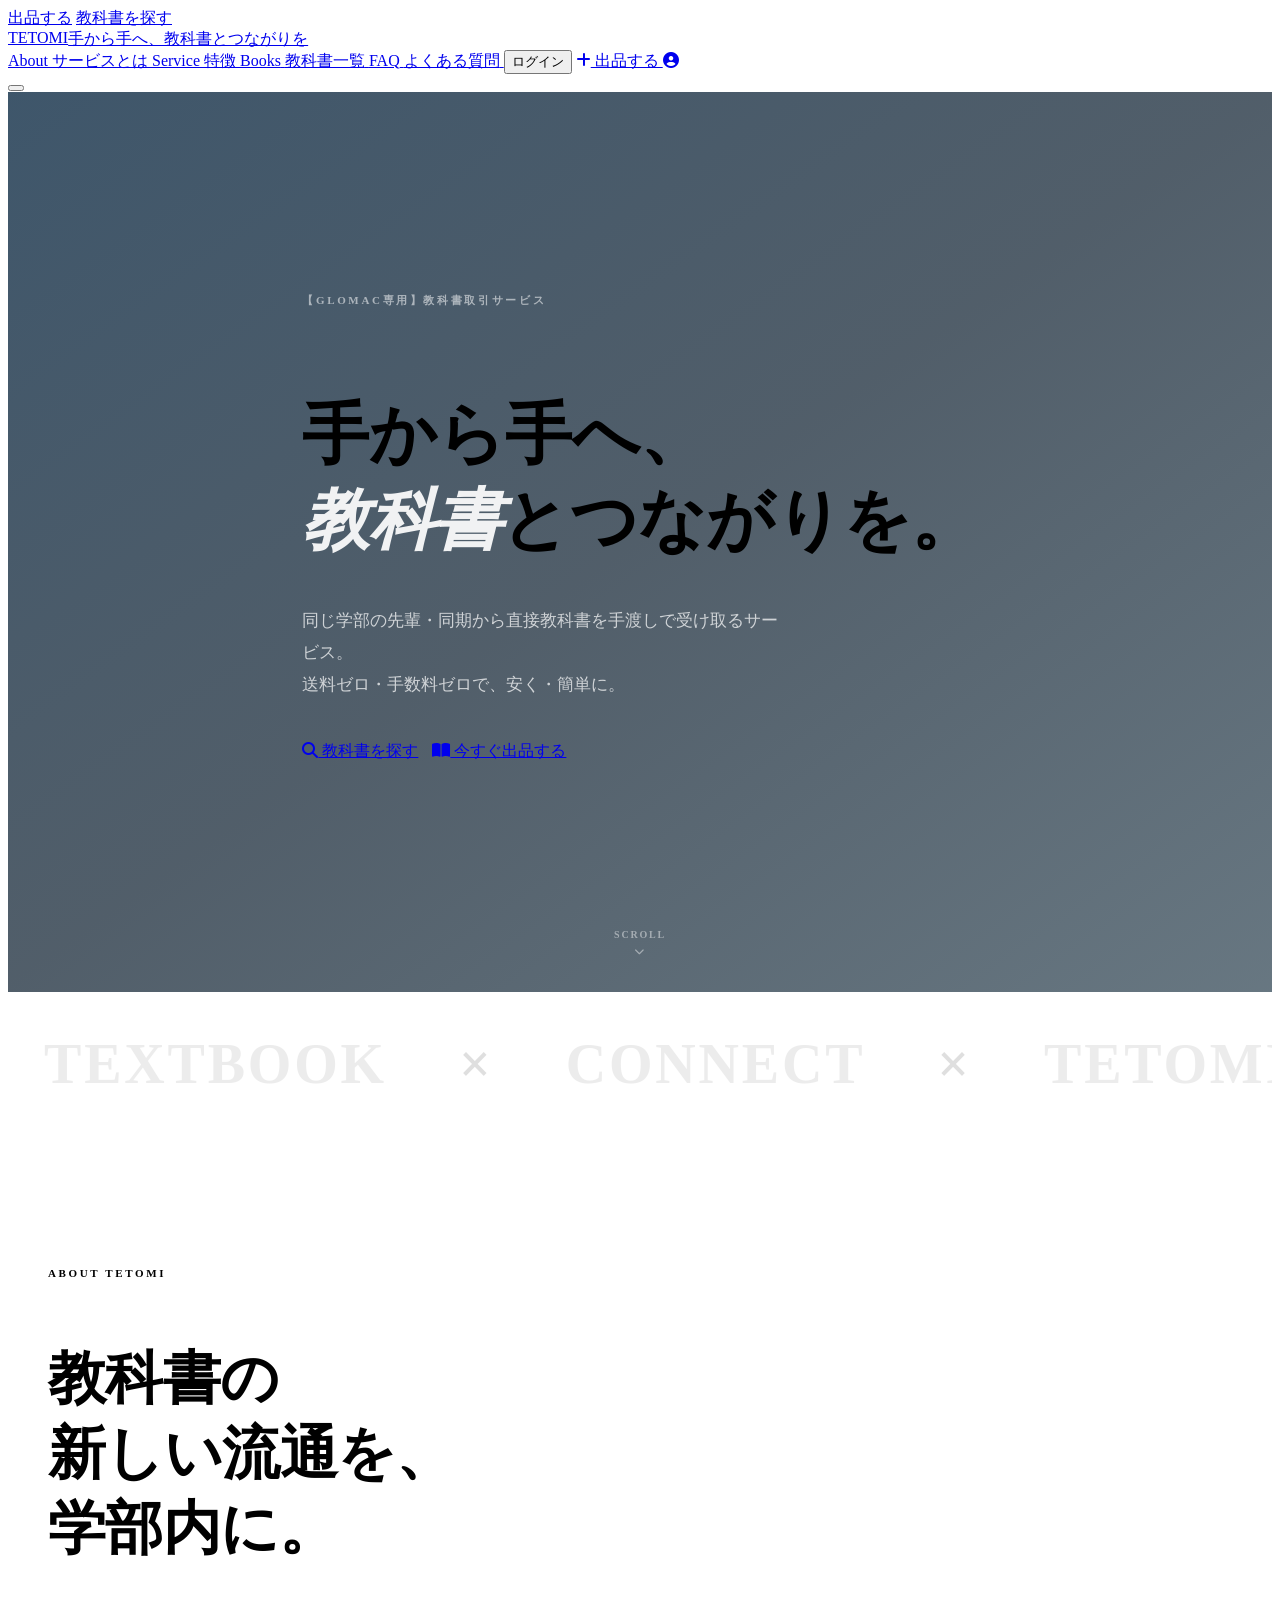
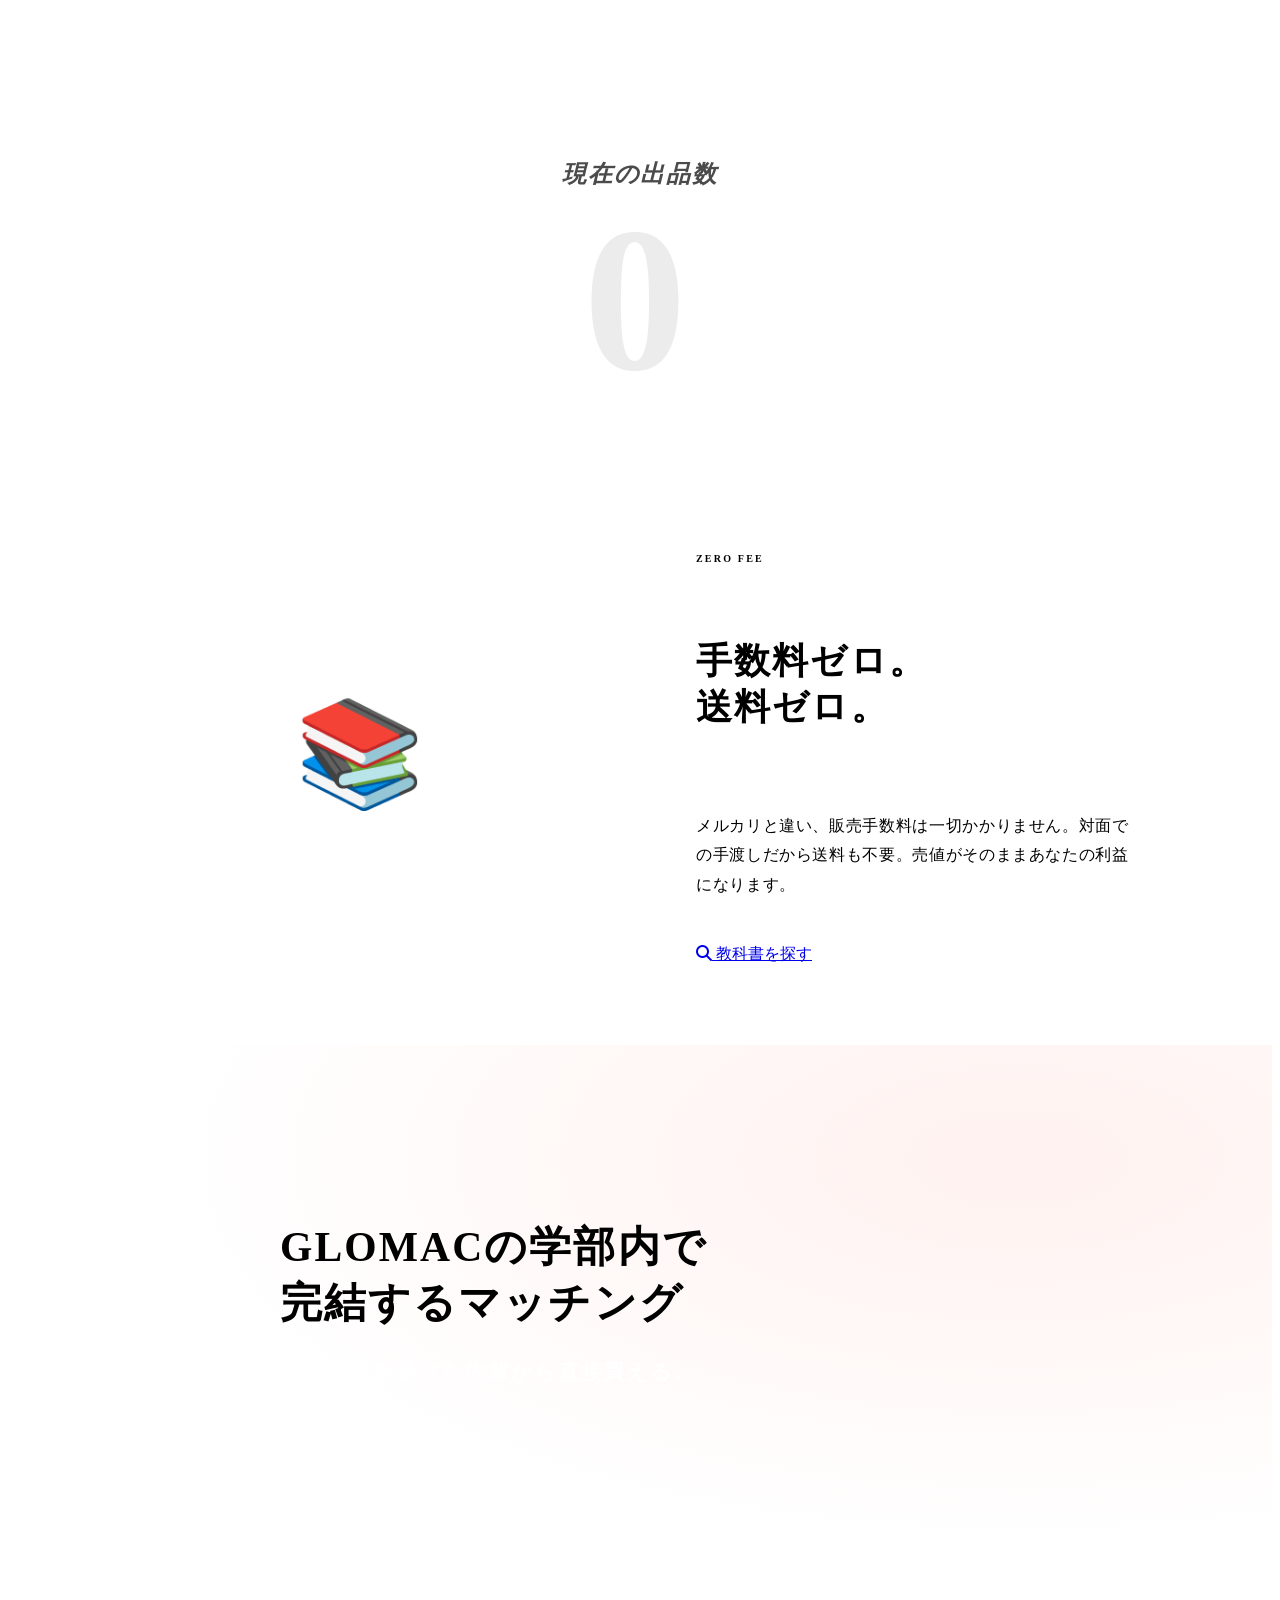
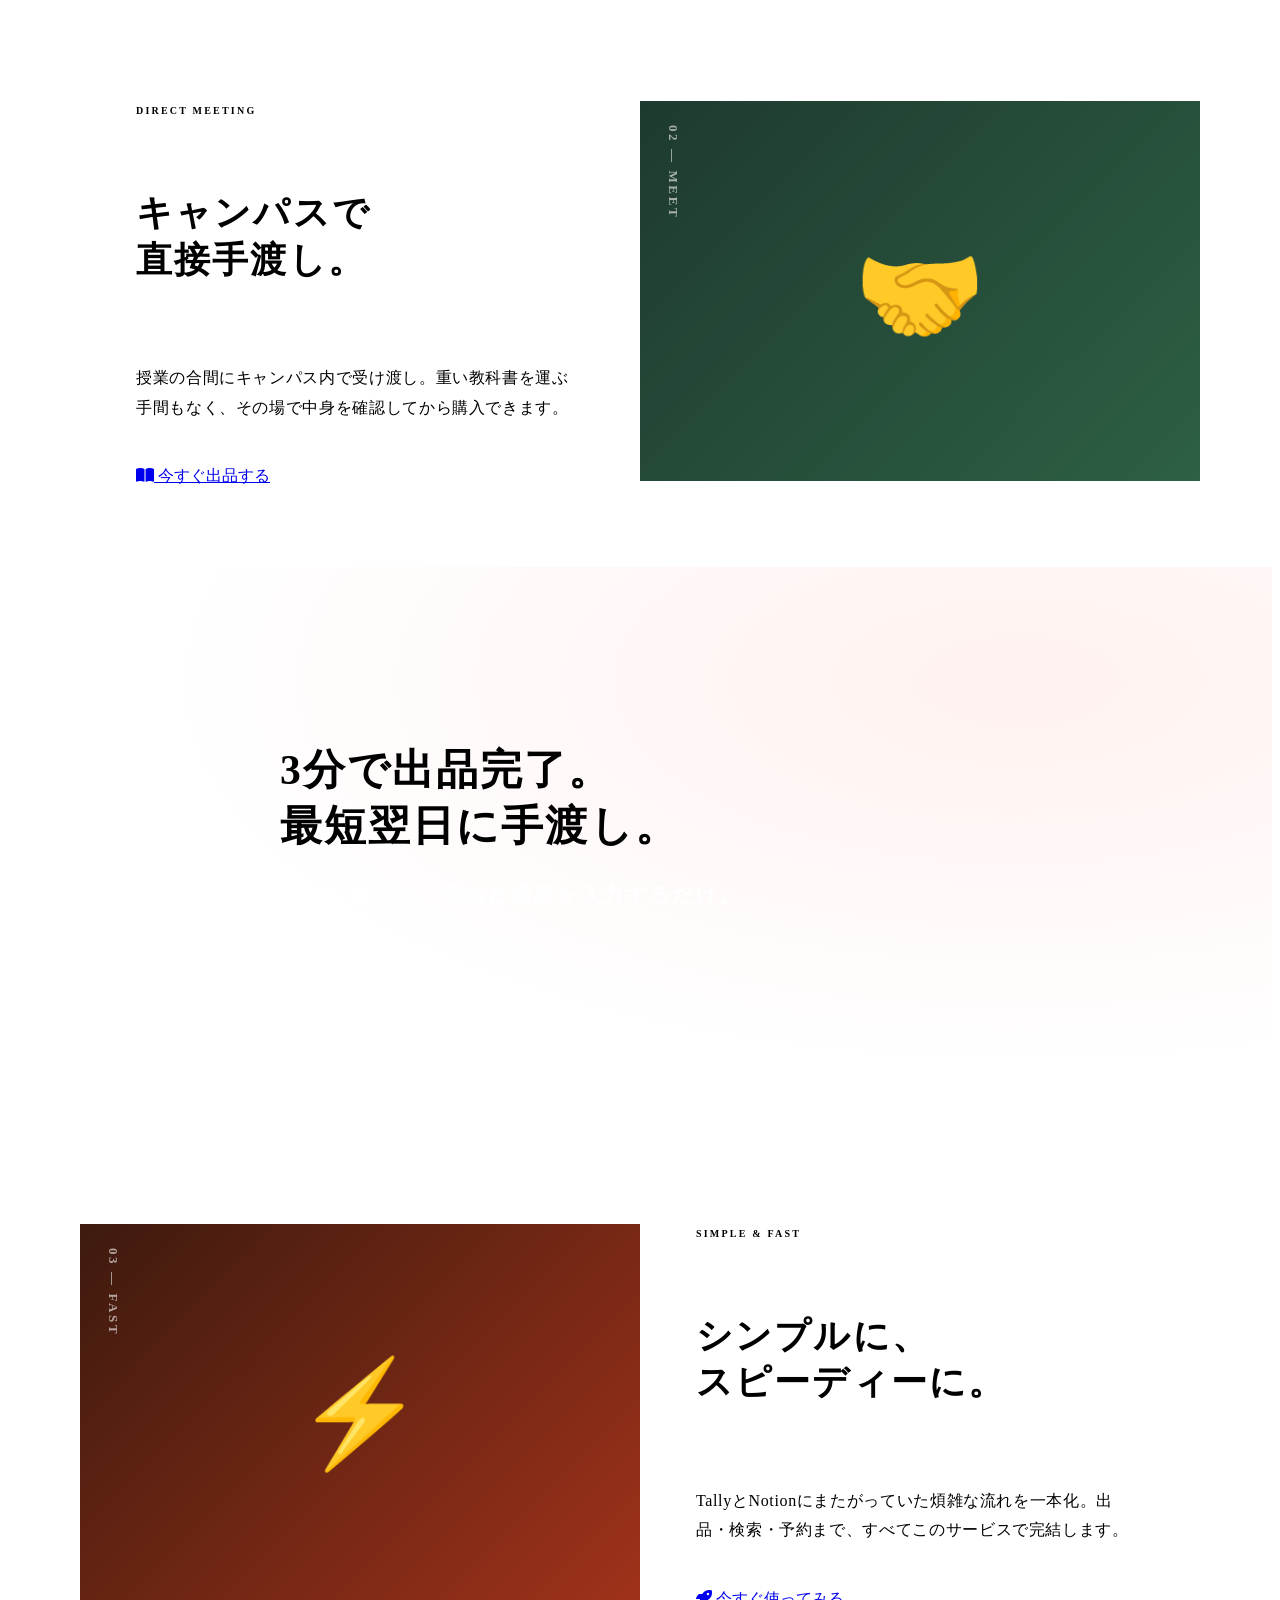
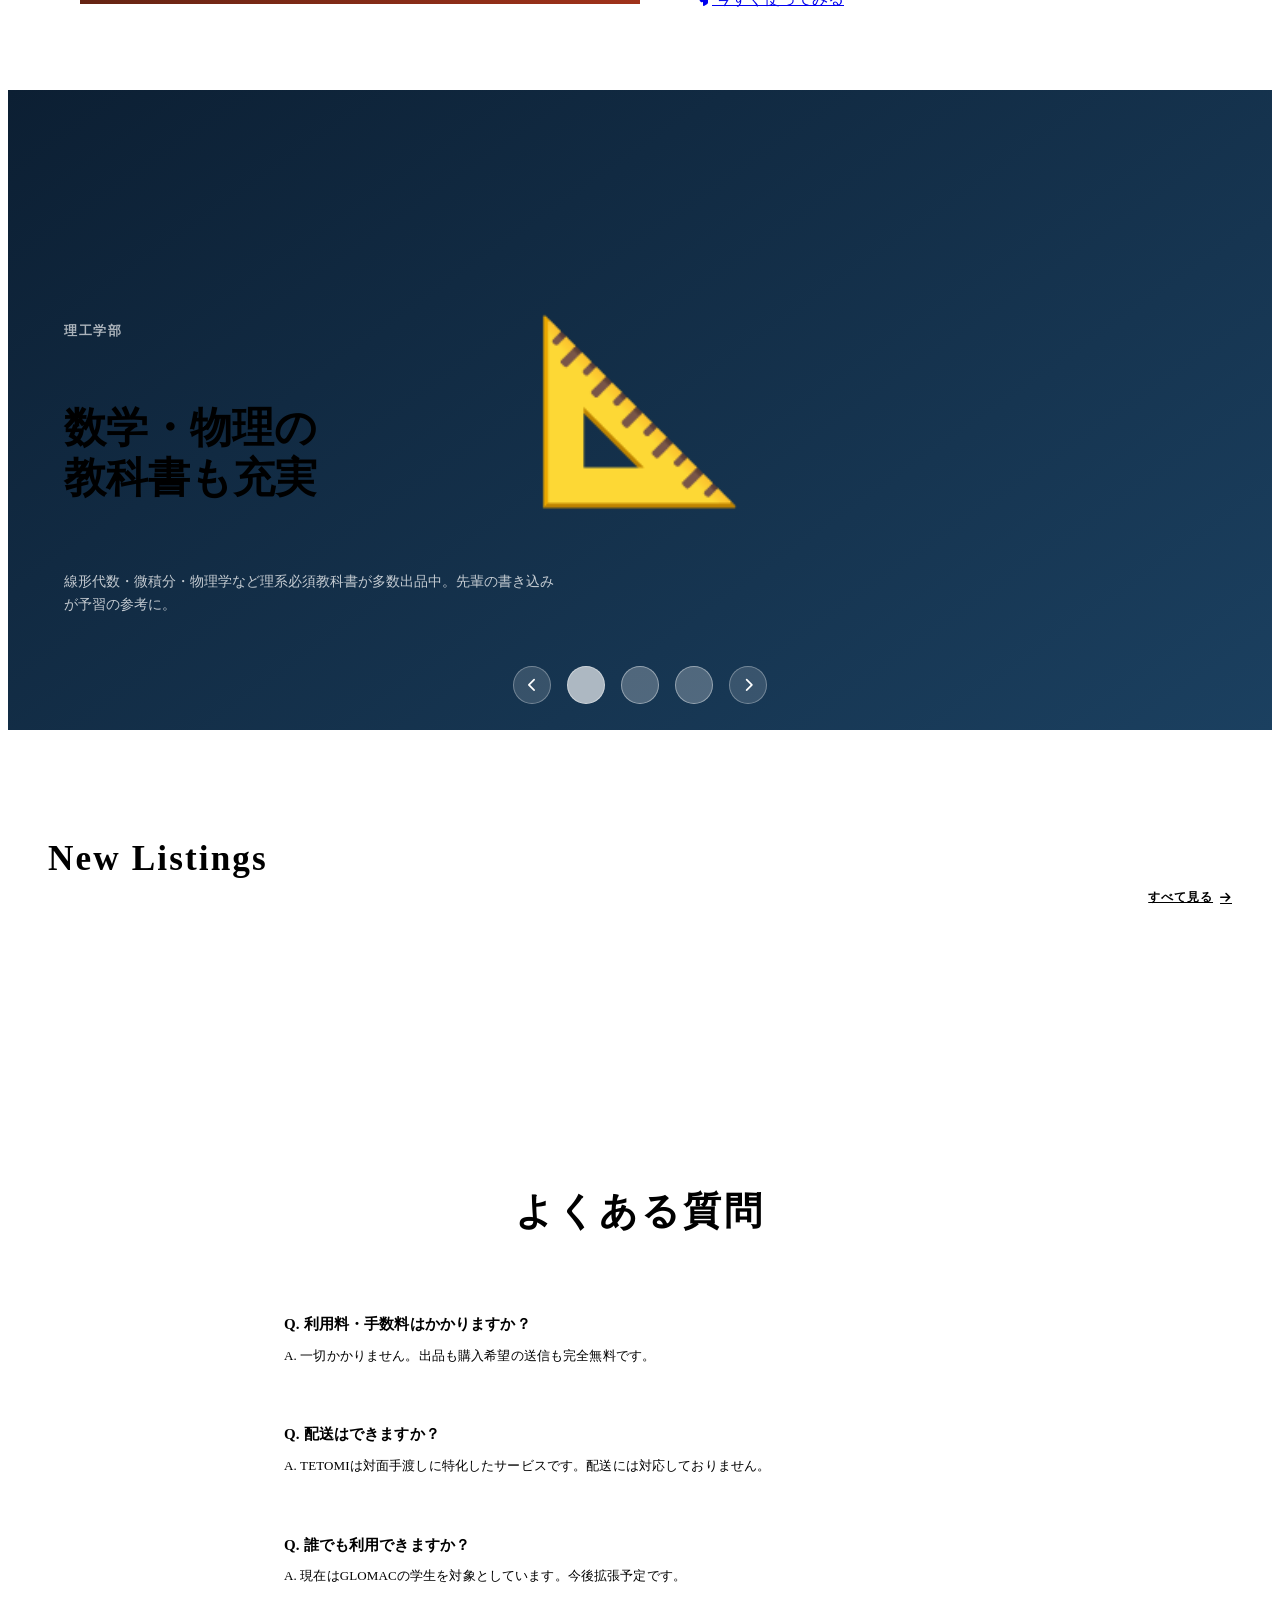
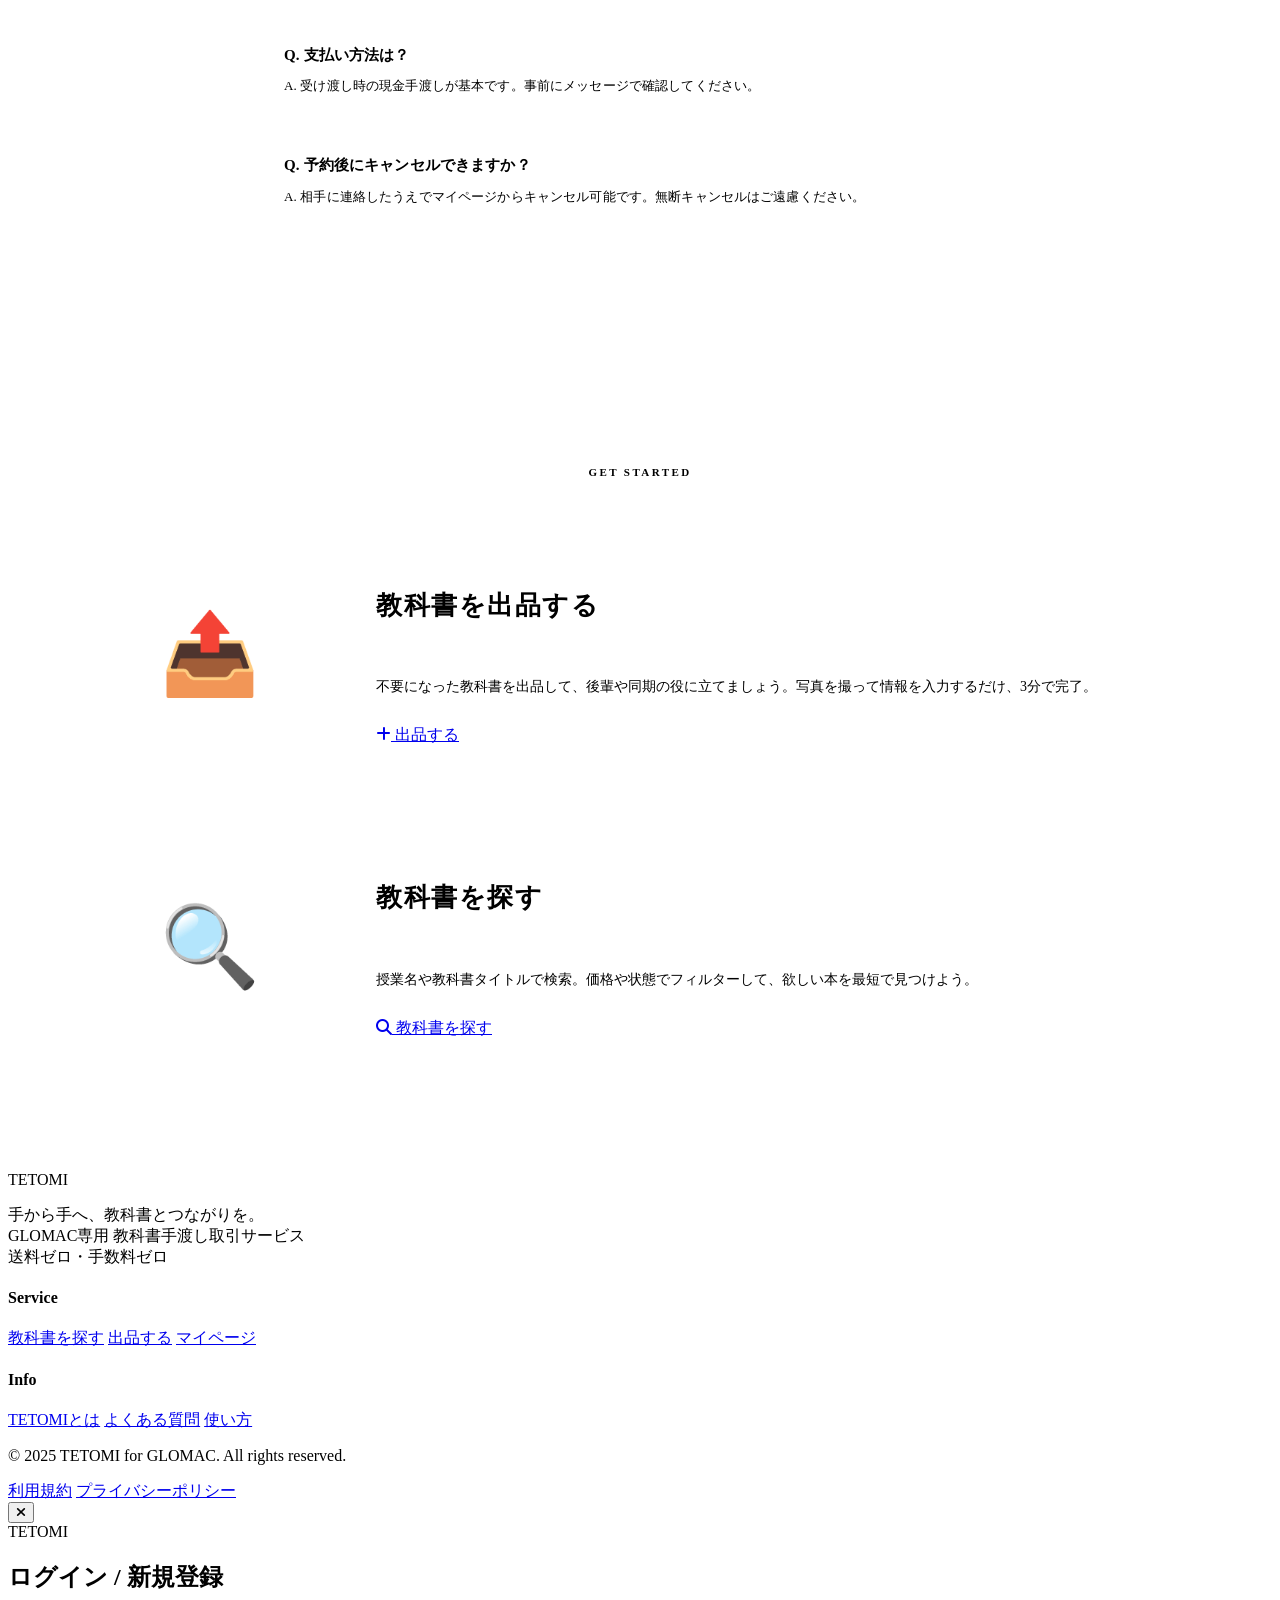
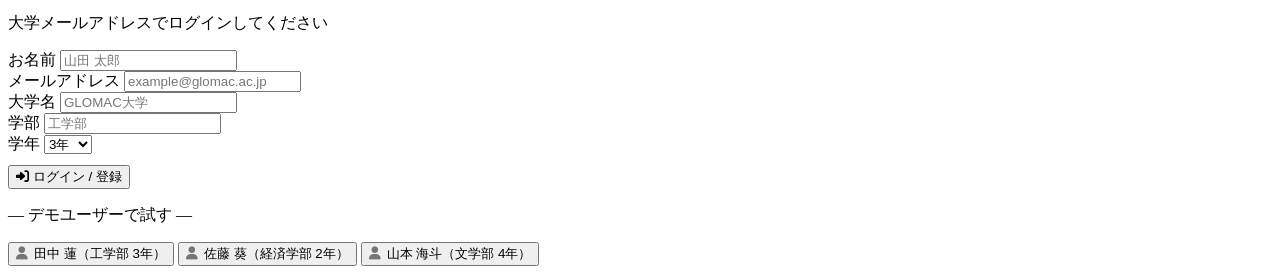
==== index.html @ 5f1c734a "Add files via upload" ====
<!DOCTYPE html>
<html lang="ja">
<head>
  <meta charset="UTF-8" />
  <meta name="viewport" content="width=device-width, initial-scale=1.0" />
  <title>TETOMI【教科書取引サービス】</title>
  <meta name="description" content="GLOMAC専用の教科書を手渡しで取引するサービス。送料・手数料ゼロ。TETOMIから学部内に新たなつながりを。" />
  <link rel="preconnect" href="https://fonts.googleapis.com" />
  <link rel="preconnect" href="https://fonts.gstatic.com" crossorigin />
  <link href="https://fonts.googleapis.com/css2?family=Raleway:ital,wght@0,300;0,400;0,500;0,600;0,700;0,800;0,900;1,700;1,800;1,900&family=Noto+Sans+JP:wght@300;400;500;700;900&display=swap" rel="stylesheet" />
  <link rel="stylesheet" href="https://cdn.jsdelivr.net/npm/@fortawesome/fontawesome-free@6.4.0/css/all.min.css" />
  <link rel="stylesheet" href="css/style.css" />
  <style>
    /* ===================================================
       INDEX PAGE STYLES
       =================================================== */

    /* ── HERO ── */
    .hero-section {
      width: 100%; padding-top: var(--nav-h);
      position: relative; overflow: hidden; min-height: 100vh;
      display: flex; flex-direction: column; justify-content: center;
    }
    .hero-bg {
      position: absolute; inset: 0; z-index: 0;
      background: var(--bg-gray);
    }
    .hero-bg-img {
      position: absolute; inset: 0;
      background-image: url('images/tetomi-hero.webp');
      background-size: cover; background-position: center;
      opacity: 0.18; z-index: 1;
    }
    .hero-bg-overlay {
      position: absolute; inset: 0; z-index: 2;
      background: linear-gradient(145deg,
        rgba(20,49,74,0.82) 0%,
        rgba(14,32,48,0.72) 50%,
        rgba(22,46,62,0.65) 100%);
    }
    .hero-inner {
      position: relative; z-index: 3;
      max-width: var(--max-w); margin: 0 auto;
      padding: 140px 40px 180px;
      display: flex; flex-direction: column; gap: 0;
    }
    .hero-eyebrow {
      font-family: var(--font-en);
      font-size: 11px; font-weight: 700; letter-spacing: 0.24em;
      color: rgba(255,255,255,0.55); text-transform: uppercase;
      margin-bottom: 28px;
      animation: fadeUp 0.7s 0.1s both;
    }
    .hero-logo-img {
      height: 64px; width: auto; margin-bottom: 28px;
      filter: brightness(0) invert(1);
      animation: fadeUp 0.7s 0.2s both;
    }
    .hero-h1 {
      font-family: var(--font-en);
      font-size: clamp(2.4rem, 5.5vw, 4.2rem); font-weight: 700; line-height: 1.28;
      color: var(--white); letter-spacing: -0.01em;
      margin-bottom: 24px;
      animation: fadeUp 0.7s 0.3s both;
    }
    .hero-h1 em { font-style: italic; font-weight: 800; color: rgba(255,255,255,0.92); }
    .hero-sub {
      font-size: clamp(0.9rem, 1.6vw, 1.05rem); font-weight: 400;
      color: rgba(255,255,255,0.72); line-height: 1.9;
      max-width: 480px; margin-bottom: 40px;
      animation: fadeUp 0.7s 0.4s both;
    }
    .hero-btns {
      display: flex; gap: 14px; flex-wrap: wrap;
      animation: fadeUp 0.7s 0.5s both;
    }
    @keyframes fadeUp {
      from { opacity:0; transform:translateY(18px); }
      to   { opacity:1; transform:translateY(0); }
    }
    .hero-scroll {
      position: absolute; bottom: 36px; left: 50%; transform: translateX(-50%);
      z-index: 3;
      display: flex; flex-direction: column; align-items: center; gap: 6px;
      font-size: 10px; letter-spacing: 0.18em; color: rgba(255,255,255,0.45);
      text-transform: uppercase; font-weight: 700;
      animation: bounceScroll 2.5s ease-in-out infinite;
    }
    @keyframes bounceScroll {
      0%,100% { transform: translateX(-50%) translateY(0); }
      50%      { transform: translateX(-50%) translateY(8px); }
    }

    /* ── TICKER ── */
    .ticker-section {
      background: var(--white); overflow: hidden;
      padding: 44px 0; border-top: 1px solid var(--border-light);
      border-bottom: 1px solid var(--border-light);
    }
    .ticker-track {
      display: flex; white-space: nowrap;
      animation: scrollTicker 22s linear infinite;
    }
    .ticker-track:hover { animation-play-state: paused; }
    @keyframes scrollTicker {
      0%   { transform: translateX(0); }
      100% { transform: translateX(-50%); }
    }
    .ticker-item {
      font-family: var(--font-en); flex-shrink: 0;
      font-size: clamp(2rem, 4.5vw, 3.5rem); font-weight: 900;
      color: var(--navy); padding: 0 36px; letter-spacing: 0.05em;
      line-height: 1; opacity: 0.07; user-select: none;
    }
    .ticker-item.accent { color: var(--coral); opacity: 0.12; }

    /* ── ABOUT (Gray BG) ── */
    .about-section {
      background: var(--bg-gray); padding: 120px 40px 60px;
    }
    .about-inner {
      max-width: var(--max-w); margin: 0 auto;
      display: flex; flex-direction: column; gap: 72px;
    }
    .about-label {
      font-size: 11px; font-weight: 800; letter-spacing: 0.24em;
      color: var(--navy); text-transform: uppercase;
      border-bottom: 2px solid var(--navy); display: inline-block; padding-bottom: 5px;
      margin-bottom: 10px;
    }
    .about-h2 {
      font-family: var(--font-en);
      font-size: clamp(2.2rem, 4.5vw, 3.8rem); font-weight: 700; line-height: 1.3;
      color: var(--navy); letter-spacing: -0.01em;
    }

    /* ── BIG STAT ── */
    .big-stat-section {
      background: var(--white); padding: 60px 0;
      text-align: center; overflow: hidden;
    }
    .big-stat-label {
      font-family: var(--font-en); font-style: italic;
      font-size: clamp(1rem, 2.5vw, 1.5rem); font-weight: 700;
      color: var(--navy); letter-spacing: 0.08em;
      margin-bottom: 8px; opacity: 0.7;
    }
    .big-stat-num {
      font-family: var(--font-en);
      font-size: clamp(6rem, 16vw, 14rem);
      font-weight: 900; color: var(--navy);
      line-height: 1; letter-spacing: 0.05em;
      opacity: 0.07; display: block;
    }

    /* ── FEATURE SECTIONS ── */
    .feature-section { background: var(--white); padding: 80px 0; }
    .feature-section-inner {
      max-width: var(--max-w); margin: 0 auto; padding: 0 72px;
      display: flex; align-items: center; gap: 0;
    }
    .feature-section-inner.reverse { flex-direction: row-reverse; }
    .feature-img-block {
      flex: none; width: 560px; height: 380px;
      border-radius: var(--r); overflow: hidden; position: relative;
      box-shadow: var(--shadow-lg);
    }
    .feature-img-placeholder {
      width: 100%; height: 100%;
      display: flex; align-items: center; justify-content: center;
      font-size: 6.5rem;
    }
    .f-img-1 { background: linear-gradient(135deg, var(--navy) 0%, #2a5070 100%); }
    .f-img-2 { background: linear-gradient(135deg, #1e3a2f 0%, #2d6044 100%); }
    .f-img-3 { background: linear-gradient(135deg, #3d1a0e 0%, #a0321a 100%); }
    .feature-num-label {
      position: absolute; top: 24px; left: 24px;
      font-family: var(--font-en); font-size: 13px; font-weight: 700;
      color: rgba(255,255,255,0.6); letter-spacing: 0.2em;
      writing-mode: vertical-rl; line-height: 1.4; text-transform: uppercase;
    }
    .feature-text-block {
      flex: 1; padding: 0 56px;
      display: flex; flex-direction: column; gap: 28px;
    }
    .feature-eyebrow {
      font-size: 10px; font-weight: 800; letter-spacing: 0.22em;
      color: var(--text-muted); text-transform: uppercase;
    }
    .feature-h3 {
      font-family: var(--font-en);
      font-size: clamp(1.6rem, 2.8vw, 2.4rem); font-weight: 900;
      color: var(--navy); letter-spacing: 0.06em; line-height: 1.3;
    }
    .feature-desc {
      font-size: 1rem; font-weight: 400; color: var(--text-mid);
      line-height: 1.85; letter-spacing: 0.04em;
    }

    /* ── QUOTE / DARK SECTION ── */
    .quote-section {
      background: var(--navy); position: relative;
      padding: 140px 48px; overflow: hidden;
    }
    .quote-section::before {
      content: ''; position: absolute; inset: 0;
      background: radial-gradient(ellipse at 80% 20%, rgba(255,80,53,0.08) 0%, transparent 60%);
    }
    .quote-inner {
      position: relative; z-index: 1;
      max-width: 720px; margin: 0 auto;
    }
    .quote-num {
      position: absolute; top: -20px; left: -52px;
      font-family: var(--font-en); font-size: 11px; font-weight: 800;
      color: rgba(255,255,255,0.35); letter-spacing: 0.22em;
      writing-mode: vertical-rl; text-transform: uppercase;
    }
    .quote-h2 {
      font-family: var(--font-en);
      font-size: clamp(1.6rem, 3.5vw, 2.6rem); font-weight: 900;
      color: var(--white); letter-spacing: 0.05em; line-height: 1.35;
      margin-bottom: 24px;
    }
    .quote-body {
      font-size: clamp(1rem, 2vw, 1.3rem); font-weight: 700;
      color: rgba(255,255,255,0.9); letter-spacing: 0.08em; line-height: 1.65;
    }
    .quote-sub {
      font-size: 0.9rem; font-weight: 400; color: rgba(255,255,255,0.6);
      letter-spacing: 0.06em; line-height: 1.75; margin-top: 16px;
    }

    /* ── GALLERY SLIDES ── */
    .gallery-section {
      background: var(--navy); height: 640px;
      position: relative; overflow: hidden;
    }
    .gallery-slides { position: relative; height: 100%; }
    .gallery-slide {
      position: absolute; inset: 0; opacity: 0;
      transition: opacity 0.9s ease;
    }
    .gallery-slide.active { opacity: 1; }
    .slide-bg {
      position: absolute; inset: 0;
      display: flex; align-items: center; justify-content: center;
      font-size: 11rem;
    }
    .slide-bg-1 { background: linear-gradient(145deg, #0c1f33 0%, #1b4060 100%); }
    .slide-bg-2 { background: linear-gradient(145deg, #1a0e0a 0%, #4a1a08 100%); }
    .slide-bg-3 { background: linear-gradient(145deg, #0a1f14 0%, #1e4e30 100%); }
    .slide-content {
      position: absolute; bottom: 100px; left: 56px; right: 80px;
      display: flex; flex-direction: column; gap: 10px;
    }
    .slide-tag {
      font-size: 13px; font-weight: 700; color: rgba(255,255,255,0.65);
      letter-spacing: 0.12em; text-transform: uppercase;
    }
    .slide-title {
      font-family: var(--font-en);
      font-size: clamp(1.8rem, 3.5vw, 2.6rem); font-weight: 900;
      color: var(--white); line-height: 1.2;
    }
    .slide-desc {
      font-size: 14px; font-weight: 400; color: rgba(255,255,255,0.75);
      line-height: 1.65; max-width: 500px;
    }
    .slide-controls {
      position: absolute; bottom: 0; left: 0; right: 0; height: 90px;
      display: flex; align-items: center; justify-content: center; gap: 16px;
      z-index: 10;
    }
    .slide-dot {
      width: 38px; height: 38px; border-radius: 50%;
      background: rgba(255,255,255,0.25); border: 1.5px solid rgba(255,255,255,0.4);
      cursor: pointer; transition: background 0.25s;
      display: flex; align-items: center; justify-content: center;
    }
    .slide-dot:hover, .slide-dot.active { background: rgba(255,255,255,0.65); }
    .slide-arrow {
      width: 38px; height: 38px; border-radius: 50%;
      background: rgba(255,255,255,0.15); border: 1.5px solid rgba(255,255,255,0.3);
      cursor: pointer; display: flex; align-items: center; justify-content: center;
      color: white; font-size: 14px; transition: background 0.25s;
    }
    .slide-arrow:hover { background: rgba(255,255,255,0.3); }

    /* ── NEW LISTINGS ── */
    .new-listings { background: var(--white); padding: 80px 40px; }
    .new-listings-inner { max-width: var(--max-w); margin: 0 auto; }
    .nl-header { display: flex; align-items: flex-end; justify-content: space-between; margin-bottom: 36px; }
    .nl-title {
      font-family: var(--font-en);
      font-size: clamp(1.5rem, 3vw, 2.2rem); font-weight: 900;
      color: var(--navy); letter-spacing: 0.06em;
    }
    .nl-see-all {
      font-size: 12px; font-weight: 800; color: var(--navy);
      display: flex; align-items: center; gap: 7px;
      border-bottom: 1.5px solid var(--navy); padding-bottom: 2px;
      transition: all 0.2s; letter-spacing: 0.08em; text-transform: uppercase;
    }
    .nl-see-all:hover { color: var(--coral); gap: 12px; border-color: var(--coral); }

    /* ── FAQ ── */
    .faq-section {
      background: var(--navy); padding: 130px 80px;
      position: relative;
    }
    .faq-section-inner { max-width: var(--max-w); margin: 0 auto; }
    .faq-num {
      position: absolute; top: 24px; left: 24px;
      font-size: 11px; font-weight: 800; color: rgba(255,255,255,0.3);
      letter-spacing: 0.22em; writing-mode: vertical-rl; text-transform: uppercase;
    }
    .faq-h2 {
      font-family: var(--font-en);
      font-size: clamp(1.8rem, 3vw, 2.5rem); font-weight: 900;
      color: var(--white); letter-spacing: 0.08em; line-height: 1.35;
      margin-bottom: 56px; text-align: center;
    }
    .faq-items { display: flex; flex-direction: column; max-width: 760px; margin: 0 auto; }
    .faq-item {
      background: var(--white); border-radius: var(--r);
      margin-bottom: 20px; padding: 18px 24px;
      font-family: var(--font-en); font-size: 14px; font-weight: 700;
      color: var(--navy); line-height: 1.65; letter-spacing: 0.01em;
      transition: transform 0.2s, box-shadow 0.2s;
      cursor: default;
    }
    .faq-item:hover { transform: translateX(5px); box-shadow: -3px 0 0 var(--coral); }
    .faq-item:last-child { margin-bottom: 0; }
    .faq-q { font-weight: 800; margin-bottom: 8px; font-size: 15px; }
    .faq-a { font-weight: 400; color: var(--text-mid); font-size: 13px; }

    /* ── CTA FINAL ── */
    .cta-final {
      background: var(--bg-gray); padding: 100px 72px;
      position: relative;
    }
    .cta-final-inner { max-width: var(--max-w); margin: 0 auto; }
    .cta-final-label {
      font-size: 11px; font-weight: 800; letter-spacing: 0.22em;
      color: var(--text-muted); text-transform: uppercase;
      margin-bottom: 52px; text-align: center;
    }
    .cta-items { display: flex; flex-direction: column; gap: 44px; }
    .cta-item {
      display: flex; align-items: stretch; gap: 0;
      background: var(--white); border-radius: var(--r-lg);
      overflow: hidden; box-shadow: var(--shadow-lg);
      transition: transform 0.3s, box-shadow 0.3s;
    }
    .cta-item:hover { transform: translateY(-4px); box-shadow: var(--shadow-xl); }
    .cta-item-img {
      width: 260px; flex-shrink: 0;
      display: flex; align-items: center; justify-content: center; font-size: 5rem;
    }
    .cta-img-sell { background: linear-gradient(145deg, var(--navy) 0%, #2a5070 100%); }
    .cta-img-buy  { background: linear-gradient(145deg, var(--coral) 0%, #b03020 100%); }
    .cta-item-text { flex: 1; padding: 32px 36px; display: flex; flex-direction: column; justify-content: center; gap: 12px; }
    .cta-item-text h3 {
      font-family: var(--font-en);
      font-size: 1.6rem; font-weight: 900; color: var(--navy);
      letter-spacing: 0.06em;
    }
    .cta-item-text p { font-size: 14px; color: var(--text-mid); line-height: 1.8; font-weight: 400; }

    /* ── RESPONSIVE INDEX ── */
    @media (max-width: 1024px) {
      .feature-section-inner { padding: 0 32px; }
      .feature-img-block { width: 100%; height: 300px; }
      .feature-section-inner,
      .feature-section-inner.reverse { flex-direction: column; }
      .feature-text-block { padding: 32px 0 0; }
      .quote-num { display: none; }
    }
    @media (max-width: 768px) {
      .about-section { padding: 80px 24px 48px; }
      .faq-section { padding: 80px 24px; }
      .cta-final { padding: 72px 24px; }
      .cta-item { flex-direction: column; }
      .cta-item-img { width: 100%; height: 160px; }
      .gallery-section { height: 500px; }
      .slide-content { left: 28px; right: 28px; }
      .hero-inner { padding: 100px 24px 140px; }
      .new-listings { padding: 64px 24px; }
    }
    @media (max-width: 480px) {
      .hero-inner { padding: 80px 16px 120px; }
      .hero-h1 { font-size: 2rem; }
      .hero-btns { flex-direction: column; }
      .about-section { padding: 60px 16px 40px; }
    }
  </style>
</head>
<body>

<!-- ===== SIDE TABS ===== -->
<div class="side-tab" aria-hidden="true">
  <a href="sell.html">出品する</a>
  <a href="listings.html">教科書を探す</a>
</div>

<!-- ===== NAVBAR ===== -->
<nav class="navbar" id="navbar">
  <div class="nav-container">
    <a href="index.html" class="nav-logo" aria-label="TETOMI Home">
      <img src="images/tetomi-logo.webp" alt="TETOMI" onerror="this.style.display='none';this.nextElementSibling.style.display='flex'" />
      <div class="nav-logo-text" style="display:none;">
        <span class="logo-main">TETOMI</span>
        <span class="logo-sub">手から手へ、教科書とつながりを</span>
      </div>
    </a>
    <div class="nav-links" id="navLinks">
      <a href="#about" class="nav-link-item">
        <span class="link-en">About</span>
        <span class="link-ja">サービスとは</span>
      </a>
      <a href="#service" class="nav-link-item">
        <span class="link-en">Service</span>
        <span class="link-ja">特徴</span>
      </a>
      <a href="listings.html" class="nav-link-item">
        <span class="link-en">Books</span>
        <span class="link-ja">教科書一覧</span>
      </a>
      <a href="#faq" class="nav-link-item">
        <span class="link-en">FAQ</span>
        <span class="link-ja">よくある質問</span>
      </a>
      <button class="btn-login-nav" id="navLoginBtn" onclick="openModal('loginModal')">ログイン</button>
      <a href="sell.html" class="nav-cta">
        <i class="fas fa-plus"></i> 出品する
      </a>
      <a href="mypage.html" class="nav-user-badge hidden" id="navAvatar">
        <i class="fas fa-user-circle"></i>
        <span id="navUserName"></span>
      </a>
    </div>
    <button class="hamburger" id="hamburger" onclick="toggleMenu()" aria-label="メニュー">
      <span></span><span></span><span></span>
    </button>
  </div>
</nav>

<!-- ===== HERO ===== -->
<section class="hero-section">
  <div class="hero-bg"></div>
  <div class="hero-bg-img"></div>
  <div class="hero-bg-overlay"></div>
  <div class="hero-inner">
    <p class="hero-eyebrow">【GLOMAC専用】教科書取引サービス</p>
    <img src="images/tetomi-logo.webp" alt="TETOMI" class="hero-logo-img"
         onerror="this.style.display='none'" />
    <h1 class="hero-h1">
      手から手へ、<br />
      <em>教科書</em>とつながりを。
    </h1>
    <p class="hero-sub">
      同じ学部の先輩・同期から直接教科書を手渡しで受け取るサービス。<br />
      送料ゼロ・手数料ゼロで、安く・簡単に。
    </p>
    <div class="hero-btns">
      <a href="listings.html" class="btn-white btn-lg">
        <i class="fas fa-search"></i> 教科書を探す
      </a>
      <a href="sell.html" class="btn-ghost btn-lg">
        <i class="fas fa-book-open"></i> 今すぐ出品する
      </a>
    </div>
  </div>
  <div class="hero-scroll" aria-hidden="true">
    <span>Scroll</span>
    <i class="fas fa-chevron-down"></i>
  </div>
</section>

<!-- ===== TICKER ===== -->
<div class="ticker-section" aria-hidden="true">
  <div class="ticker-track">
    <span class="ticker-item">TEXTBOOK</span>
    <span class="ticker-item accent">×</span>
    <span class="ticker-item">CONNECT</span>
    <span class="ticker-item accent">×</span>
    <span class="ticker-item">TETOMI</span>
    <span class="ticker-item accent">×</span>
    <span class="ticker-item">GLOMAC</span>
    <span class="ticker-item accent">×</span>
    <span class="ticker-item">FREE</span>
    <span class="ticker-item accent">×</span>
    <span class="ticker-item">HAND TO HAND</span>
    <span class="ticker-item accent">×</span>
    <span class="ticker-item">TEXTBOOK</span>
    <span class="ticker-item accent">×</span>
    <span class="ticker-item">CONNECT</span>
    <span class="ticker-item accent">×</span>
    <span class="ticker-item">TETOMI</span>
    <span class="ticker-item accent">×</span>
    <span class="ticker-item">GLOMAC</span>
    <span class="ticker-item accent">×</span>
    <span class="ticker-item">FREE</span>
    <span class="ticker-item accent">×</span>
    <span class="ticker-item">HAND TO HAND</span>
    <span class="ticker-item accent">×</span>
  </div>
</div>

<!-- ===== ABOUT ===== -->
<section class="about-section" id="about">
  <div class="about-inner">
    <div class="fade-in">
      <p class="about-label">About TETOMI</p>
      <h2 class="about-h2">
        教科書の<br />
        新しい流通を、<br />
        学部内に。
      </h2>
    </div>
  </div>
</section>

<!-- ===== BIG STAT ===== -->
<div class="big-stat-section">
  <div style="max-width:var(--max-w);margin:0 auto;padding:0 40px;text-align:center;">
    <p class="big-stat-label" id="bigStatLabel">現在の出品数</p>
    <span class="big-stat-num" id="statListings">0</span>
  </div>
</div>

<!-- ===== FEATURE 1 ===== -->
<section class="feature-section" id="service">
  <div class="feature-section-inner fade-in">
    <div class="feature-img-block">
      <div class="feature-img-placeholder f-img-1">📚</div>
      <span class="feature-num-label">01 — Free</span>
    </div>
    <div class="feature-text-block">
      <p class="feature-eyebrow">Zero Fee</p>
      <h3 class="feature-h3">手数料ゼロ。<br />送料ゼロ。</h3>
      <p class="feature-desc">
        メルカリと違い、販売手数料は一切かかりません。対面での手渡しだから送料も不要。売値がそのままあなたの利益になります。
      </p>
      <div>
        <a href="listings.html" class="btn-navy">
          <i class="fas fa-search"></i> 教科書を探す
        </a>
      </div>
    </div>
  </div>
</section>

<!-- ===== QUOTE 1 ===== -->
<section class="quote-section">
  <div class="quote-inner">
    <span class="quote-num">01 — TETOMI</span>
    <h2 class="quote-h2">
      GLOMACの学部内で<br />完結するマッチング
    </h2>
    <p class="quote-body">同じ授業を受けた先輩から直接買える。</p>
    <p class="quote-sub">
      授業に合った教科書が確実に見つかります。<br />
      キャンパス内・駅前での手渡しで即日入手も。
    </p>
  </div>
</section>

<!-- ===== FEATURE 2 ===== -->
<section class="feature-section">
  <div class="feature-section-inner reverse fade-in">
    <div class="feature-img-block">
      <div class="feature-img-placeholder f-img-2">🤝</div>
      <span class="feature-num-label">02 — Meet</span>
    </div>
    <div class="feature-text-block">
      <p class="feature-eyebrow">Direct Meeting</p>
      <h3 class="feature-h3">キャンパスで<br />直接手渡し。</h3>
      <p class="feature-desc">
        授業の合間にキャンパス内で受け渡し。重い教科書を運ぶ手間もなく、その場で中身を確認してから購入できます。
      </p>
      <div>
        <a href="sell.html" class="btn-navy">
          <i class="fas fa-book-open"></i> 今すぐ出品する
        </a>
      </div>
    </div>
  </div>
</section>

<!-- ===== QUOTE 2 ===== -->
<section class="quote-section">
  <div class="quote-inner">
    <span class="quote-num">02 — TETOMI</span>
    <h2 class="quote-h2">
      3分で出品完了。<br />最短翌日に手渡し。
    </h2>
    <p class="quote-body">写真を撮って、価格と場所を入力するだけ。</p>
    <p class="quote-sub">
      購入希望が届いたらメッセージで日時を調整。<br />
      シンプルな流れで誰でも使いこなせます。
    </p>
  </div>
</section>

<!-- ===== FEATURE 3 ===== -->
<section class="feature-section">
  <div class="feature-section-inner fade-in">
    <div class="feature-img-block">
      <div class="feature-img-placeholder f-img-3">⚡</div>
      <span class="feature-num-label">03 — Fast</span>
    </div>
    <div class="feature-text-block">
      <p class="feature-eyebrow">Simple &amp; Fast</p>
      <h3 class="feature-h3">シンプルに、<br />スピーディーに。</h3>
      <p class="feature-desc">
        TallyとNotionにまたがっていた煩雑な流れを一本化。出品・検索・予約まで、すべてこのサービスで完結します。
      </p>
      <div>
        <a href="listings.html" class="btn-coral">
          <i class="fas fa-rocket"></i> 今すぐ使ってみる
        </a>
      </div>
    </div>
  </div>
</section>

<!-- ===== GALLERY SLIDES ===== -->
<section class="gallery-section" aria-label="利用シーン">
  <div class="gallery-slides" id="gallerySlides">
    <div class="gallery-slide active">
      <div class="slide-bg slide-bg-1">📐</div>
      <div class="slide-content">
        <p class="slide-tag">理工学部</p>
        <h3 class="slide-title">数学・物理の<br />教科書も充実</h3>
        <p class="slide-desc">線形代数・微積分・物理学など理系必須教科書が多数出品中。先輩の書き込みが予習の参考に。</p>
      </div>
    </div>
    <div class="gallery-slide">
      <div class="slide-bg slide-bg-2">📊</div>
      <div class="slide-content">
        <p class="slide-tag">経済・社会学部</p>
        <h3 class="slide-title">ミクロ・マクロ<br />経済学テキスト</h3>
        <p class="slide-desc">経済学部の定番テキストから専門書まで。授業で実際に使った本を出品・入手できます。</p>
      </div>
    </div>
    <div class="gallery-slide">
      <div class="slide-bg slide-bg-3">📖</div>
      <div class="slide-content">
        <p class="slide-tag">文学・語学</p>
        <h3 class="slide-title">英語・語学<br />テキストも多数</h3>
        <p class="slide-desc">語学テキストは年度によって変わることも。出品者に確認しながら安心して取引できます。</p>
      </div>
    </div>
  </div>
  <div class="slide-controls">
    <button class="slide-arrow" onclick="changeSlide(-1)" aria-label="前へ"><i class="fas fa-chevron-left"></i></button>
    <button class="slide-dot active" onclick="goSlide(0)" aria-label="スライド1"></button>
    <button class="slide-dot" onclick="goSlide(1)" aria-label="スライド2"></button>
    <button class="slide-dot" onclick="goSlide(2)" aria-label="スライド3"></button>
    <button class="slide-arrow" onclick="changeSlide(1)" aria-label="次へ"><i class="fas fa-chevron-right"></i></button>
  </div>
</section>

<!-- ===== NEW LISTINGS ===== -->
<section class="new-listings" id="listings">
  <div class="new-listings-inner">
    <div class="nl-header">
      <h2 class="nl-title">New Listings</h2>
      <a href="listings.html" class="nl-see-all">すべて見る <i class="fas fa-arrow-right"></i></a>
    </div>
    <div class="listings-grid" id="homeListings">
      <div class="skeleton-card"></div>
      <div class="skeleton-card"></div>
      <div class="skeleton-card"></div>
      <div class="skeleton-card"></div>
    </div>
  </div>
</section>

<!-- ===== FAQ ===== -->
<section class="faq-section" id="faq">
  <span class="faq-num">FAQ</span>
  <div class="faq-section-inner">
    <h2 class="faq-h2">よくある質問</h2>
    <div class="faq-items">
      <div class="faq-item">
        <div class="faq-q">Q. 利用料・手数料はかかりますか？</div>
        <div class="faq-a">A. 一切かかりません。出品も購入希望の送信も完全無料です。</div>
      </div>
      <div class="faq-item">
        <div class="faq-q">Q. 配送はできますか？</div>
        <div class="faq-a">A. TETOMIは対面手渡しに特化したサービスです。配送には対応しておりません。</div>
      </div>
      <div class="faq-item">
        <div class="faq-q">Q. 誰でも利用できますか？</div>
        <div class="faq-a">A. 現在はGLOMACの学生を対象としています。今後拡張予定です。</div>
      </div>
      <div class="faq-item">
        <div class="faq-q">Q. 支払い方法は？</div>
        <div class="faq-a">A. 受け渡し時の現金手渡しが基本です。事前にメッセージで確認してください。</div>
      </div>
      <div class="faq-item">
        <div class="faq-q">Q. 予約後にキャンセルできますか？</div>
        <div class="faq-a">A. 相手に連絡したうえでマイページからキャンセル可能です。無断キャンセルはご遠慮ください。</div>
      </div>
    </div>
  </div>
</section>

<!-- ===== CTA FINAL ===== -->
<section class="cta-final">
  <div class="cta-final-inner">
    <p class="cta-final-label">Get Started</p>
    <div class="cta-items">
      <div class="cta-item">
        <div class="cta-item-img cta-img-sell">📤</div>
        <div class="cta-item-text">
          <h3>教科書を出品する</h3>
          <p>不要になった教科書を出品して、後輩や同期の役に立てましょう。写真を撮って情報を入力するだけ、3分で完了。</p>
          <a href="sell.html" class="btn-navy" style="align-self:flex-start;">
            <i class="fas fa-plus"></i> 出品する
          </a>
        </div>
      </div>
      <div class="cta-item">
        <div class="cta-item-img cta-img-buy">🔍</div>
        <div class="cta-item-text">
          <h3>教科書を探す</h3>
          <p>授業名や教科書タイトルで検索。価格や状態でフィルターして、欲しい本を最短で見つけよう。</p>
          <a href="listings.html" class="btn-coral" style="align-self:flex-start;">
            <i class="fas fa-search"></i> 教科書を探す
          </a>
        </div>
      </div>
    </div>
  </div>
</section>

<!-- ===== FOOTER ===== -->
<footer class="footer">
  <div class="footer-top">
    <div>
      <div class="footer-brand-name">TETOMI</div>
      <p class="footer-brand-tagline">
        手から手へ、教科書とつながりを。<br />
        GLOMAC専用 教科書手渡し取引サービス<br />
        送料ゼロ・手数料ゼロ
      </p>
    </div>
    <div class="footer-col">
      <h4>Service</h4>
      <a href="listings.html">教科書を探す</a>
      <a href="sell.html">出品する</a>
      <a href="mypage.html">マイページ</a>
    </div>
    <div class="footer-col">
      <h4>Info</h4>
      <a href="#about">TETOMIとは</a>
      <a href="#faq">よくある質問</a>
      <a href="#service">使い方</a>
    </div>
  </div>
  <div class="footer-bottom" style="max-width:var(--max-w);margin:0 auto;">
    <p>© 2025 TETOMI for GLOMAC. All rights reserved.</p>
    <div class="footer-policies">
      <a href="#">利用規約</a>
      <a href="#">プライバシーポリシー</a>
    </div>
  </div>
</footer>

<!-- ===== LOGIN MODAL ===== -->
<div class="modal-overlay hidden" id="loginModal">
  <div class="modal">
    <button class="modal-close" onclick="closeModal('loginModal')" aria-label="閉じる">
      <i class="fas fa-times"></i>
    </button>
    <div class="modal-logo">TETOMI</div>
    <h2 class="modal-title">ログイン / 新規登録</h2>
    <p class="modal-sub">大学メールアドレスでログインしてください</p>
    <form onsubmit="handleLogin(event)">
      <div class="form-group required">
        <label>お名前</label>
        <input type="text" id="loginName" placeholder="山田 太郎" required />
      </div>
      <div class="form-group required">
        <label>メールアドレス</label>
        <input type="email" id="loginEmail" placeholder="example@glomac.ac.jp" required />
      </div>
      <div class="form-group">
        <label>大学名</label>
        <input type="text" id="loginUniversity" placeholder="GLOMAC大学" />
      </div>
      <div class="form-group">
        <label>学部</label>
        <input type="text" id="loginFaculty" placeholder="工学部" />
      </div>
      <div class="form-group">
        <label>学年</label>
        <select id="loginGrade">
          <option value="1年">1年</option>
          <option value="2年">2年</option>
          <option value="3年" selected>3年</option>
          <option value="4年">4年</option>
          <option value="院生">院生</option>
        </select>
      </div>
      <button type="submit" class="btn-navy btn-full" style="margin-top:10px;">
        <i class="fas fa-sign-in-alt"></i> ログイン / 登録
      </button>
    </form>
    <div class="modal-demo">
      <p class="modal-demo-title">— デモユーザーで試す —</p>
      <div class="demo-btns">
        <button onclick="loginAsDemo('user_001')" class="demo-btn">
          <i class="fas fa-user" style="margin-right:6px;opacity:0.5;"></i>田中 蓮（工学部 3年）
        </button>
        <button onclick="loginAsDemo('user_002')" class="demo-btn">
          <i class="fas fa-user" style="margin-right:6px;opacity:0.5;"></i>佐藤 葵（経済学部 2年）
        </button>
        <button onclick="loginAsDemo('user_003')" class="demo-btn">
          <i class="fas fa-user" style="margin-right:6px;opacity:0.5;"></i>山本 海斗（文学部 4年）
        </button>
      </div>
    </div>
  </div>
</div>

<div class="toast hidden" id="toast"></div>

<script src="js/app.js"></script>
<script>
/* ===== index.html ===== */

// ── Gallery slider ──
let currentSlide = 0;
const slides     = document.querySelectorAll('.gallery-slide');
const dots       = document.querySelectorAll('.slide-dot');
let slideTimer   = setInterval(() => changeSlide(1), 5000);

function goSlide(n) {
  slides[currentSlide].classList.remove('active');
  dots[currentSlide].classList.remove('active');
  currentSlide = (n + slides.length) % slides.length;
  slides[currentSlide].classList.add('active');
  dots[currentSlide].classList.add('active');
  clearInterval(slideTimer);
  slideTimer = setInterval(() => changeSlide(1), 5000);
}
function changeSlide(dir) { goSlide(currentSlide + dir); }

// ── Scroll fade-in ──
const fadeEls = document.querySelectorAll('.fade-in');
const io = new IntersectionObserver(entries => {
  entries.forEach(e => { if (e.isIntersecting) { e.target.classList.add('visible'); io.unobserve(e.target); } });
}, { threshold: 0.12 });
fadeEls.forEach(el => io.observe(el));

// ── Load home listings ──
async function loadHomeListings() {
  try {
    const res  = await fetch('tables/listings?limit=200');
    const data = await res.json();
    const all  = (data.data || []);
    const active = all.filter(l => l.status === '出品中');

    // Update big stat
    const num = active.length;
    document.getElementById('statListings').textContent   = num;
    document.getElementById('bigStatLabel').textContent   = num === 0 ? '出品数' : `${num} 冊出品中`;

    const grid = document.getElementById('homeListings');
    grid.innerHTML = '';
    const show = active.slice(0, 4);
    if (show.length === 0) {
      grid.innerHTML = '<p class="empty-text">現在出品中の教科書はありません。<br /><a href="sell.html" style="color:var(--navy);font-weight:700;text-decoration:underline;">最初の出品者になる</a></p>';
      return;
    }
    show.forEach(item => grid.appendChild(createListingCard(item)));
  } catch(e) {
    console.error(e);
  }
}

loadHomeListings();
</script>
</body>
</html>
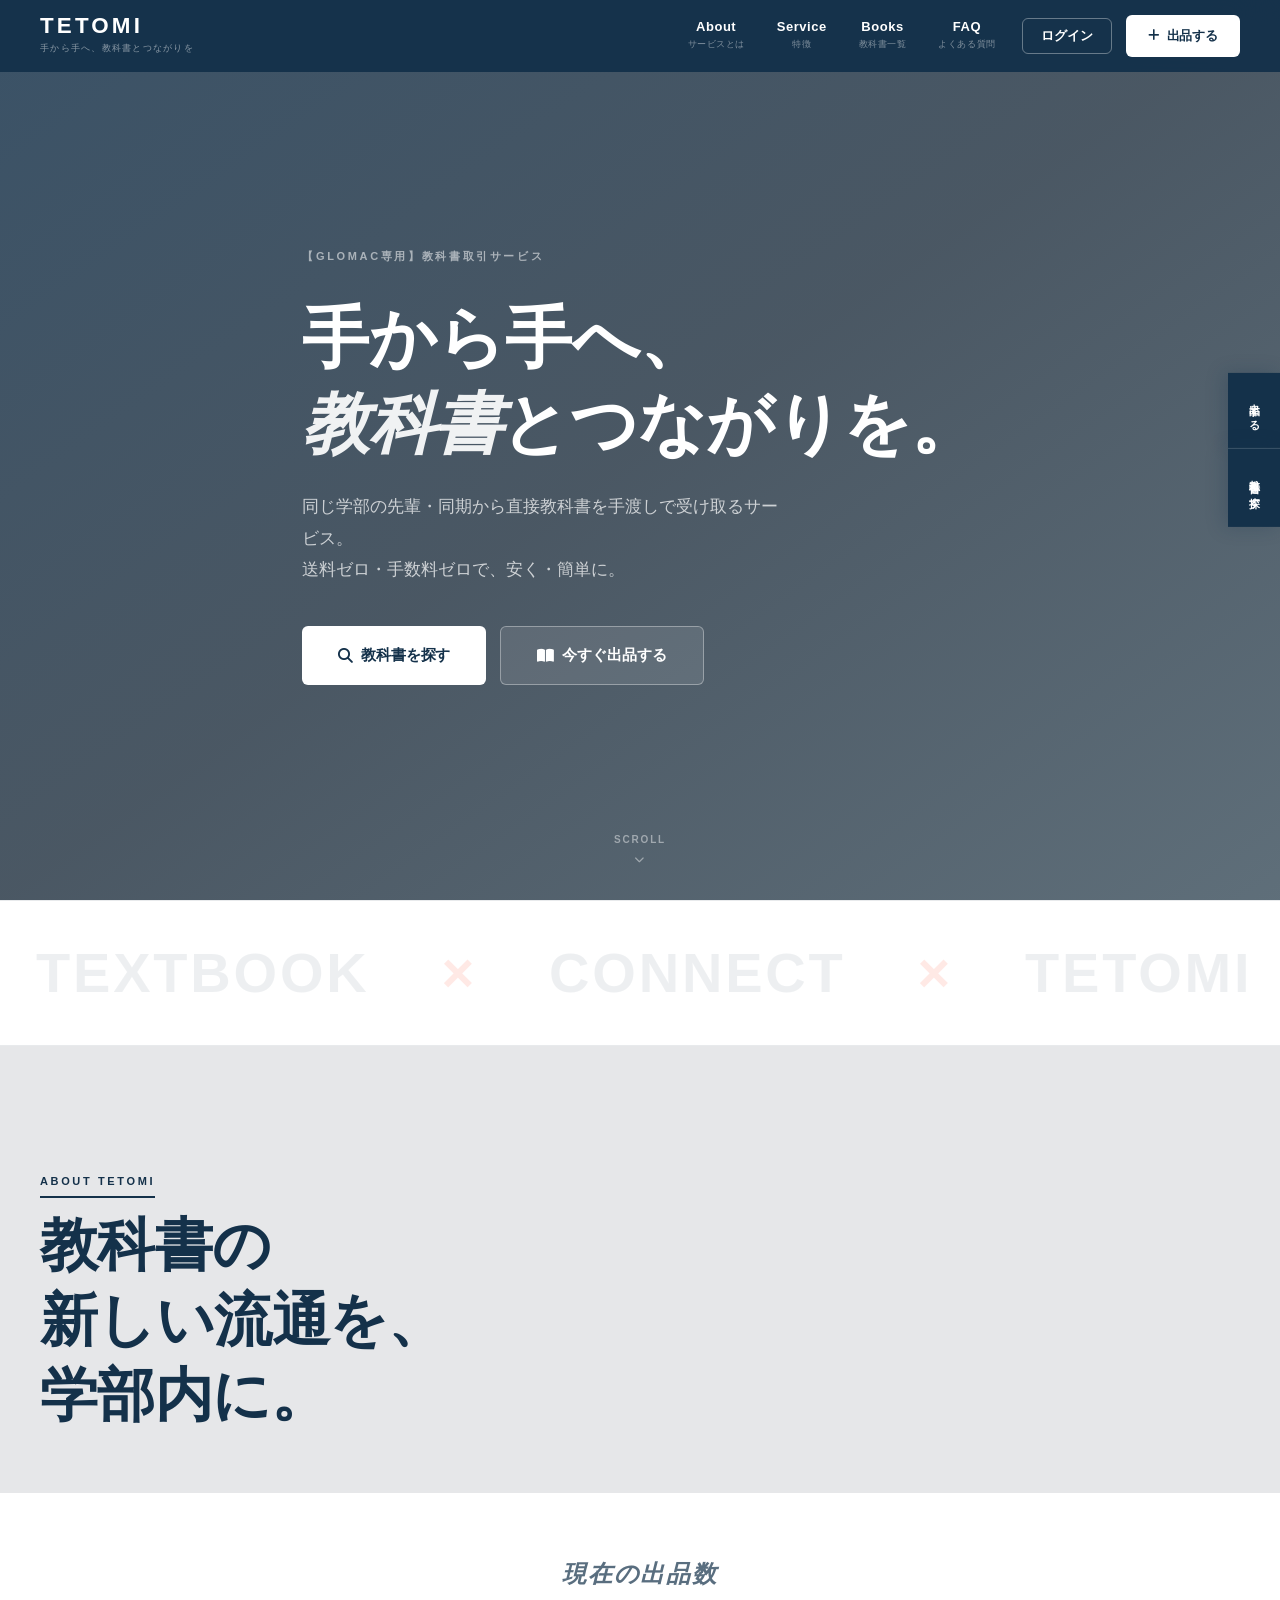
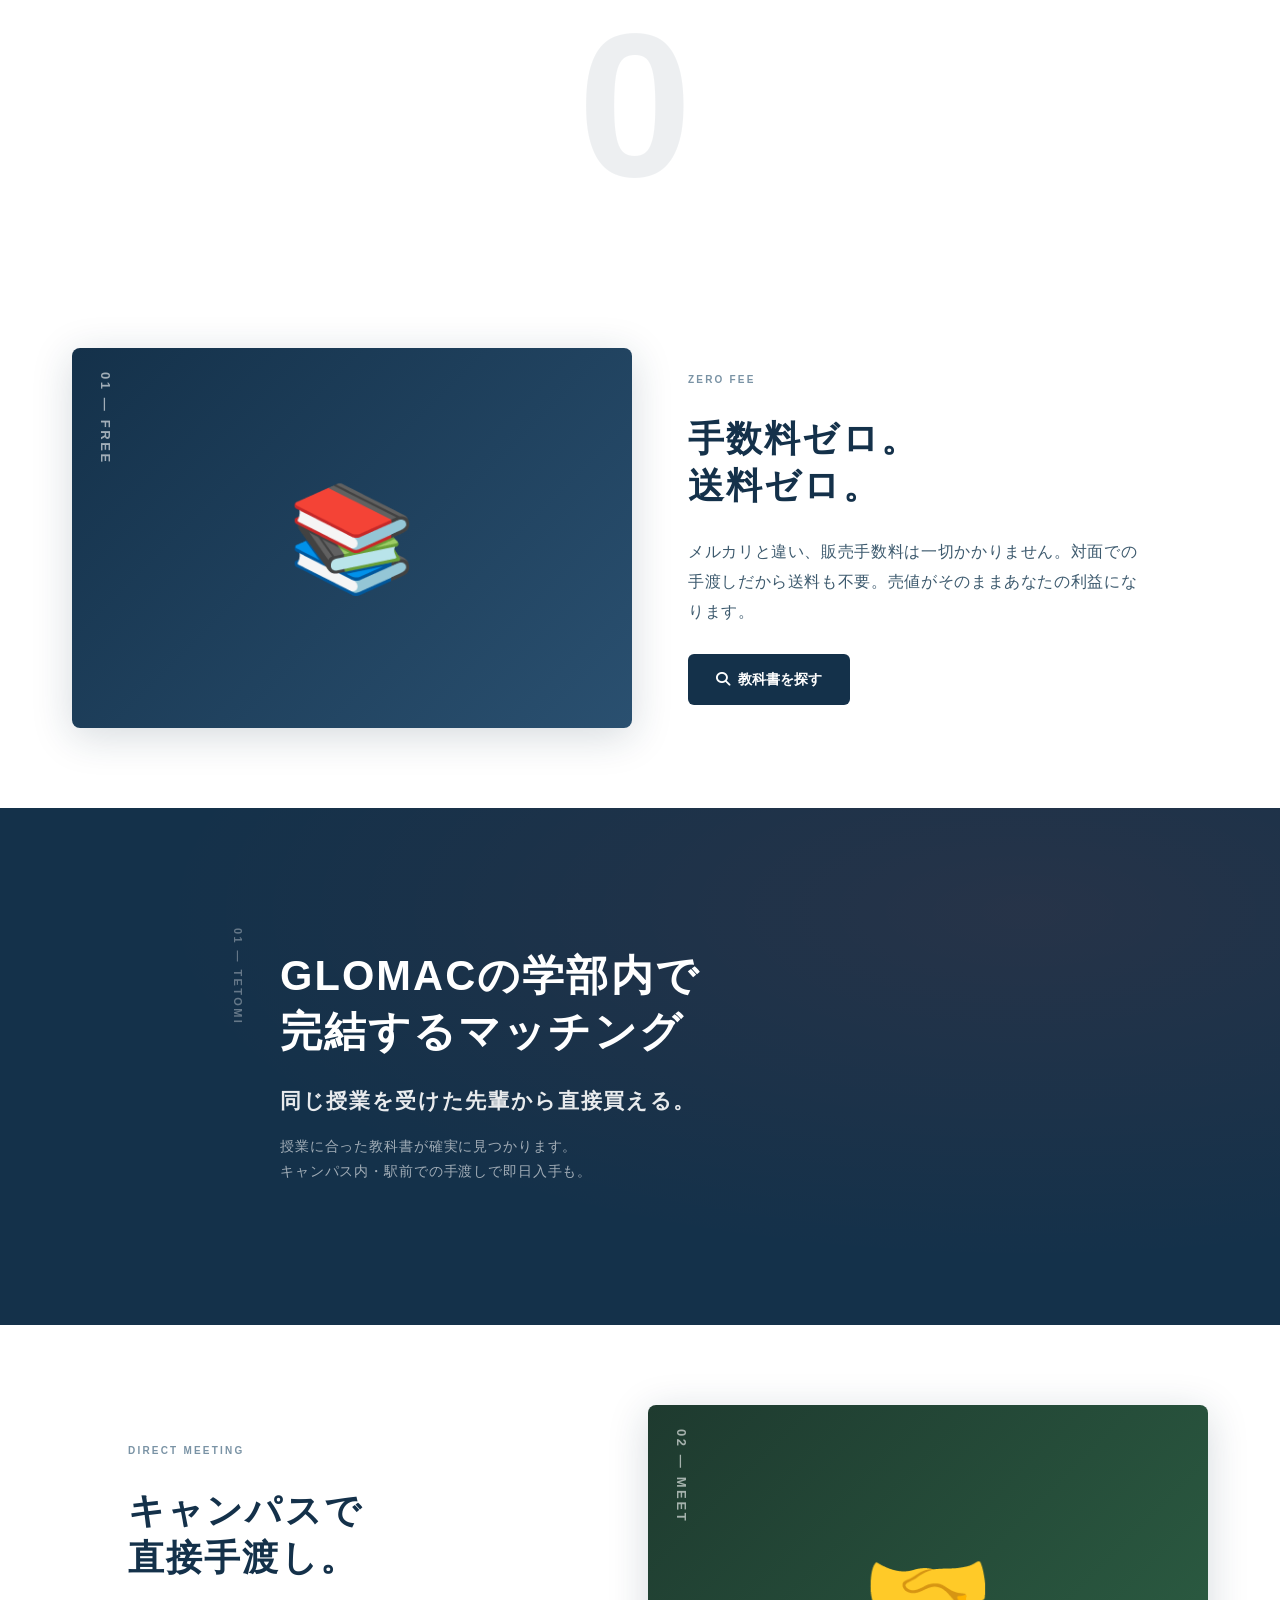
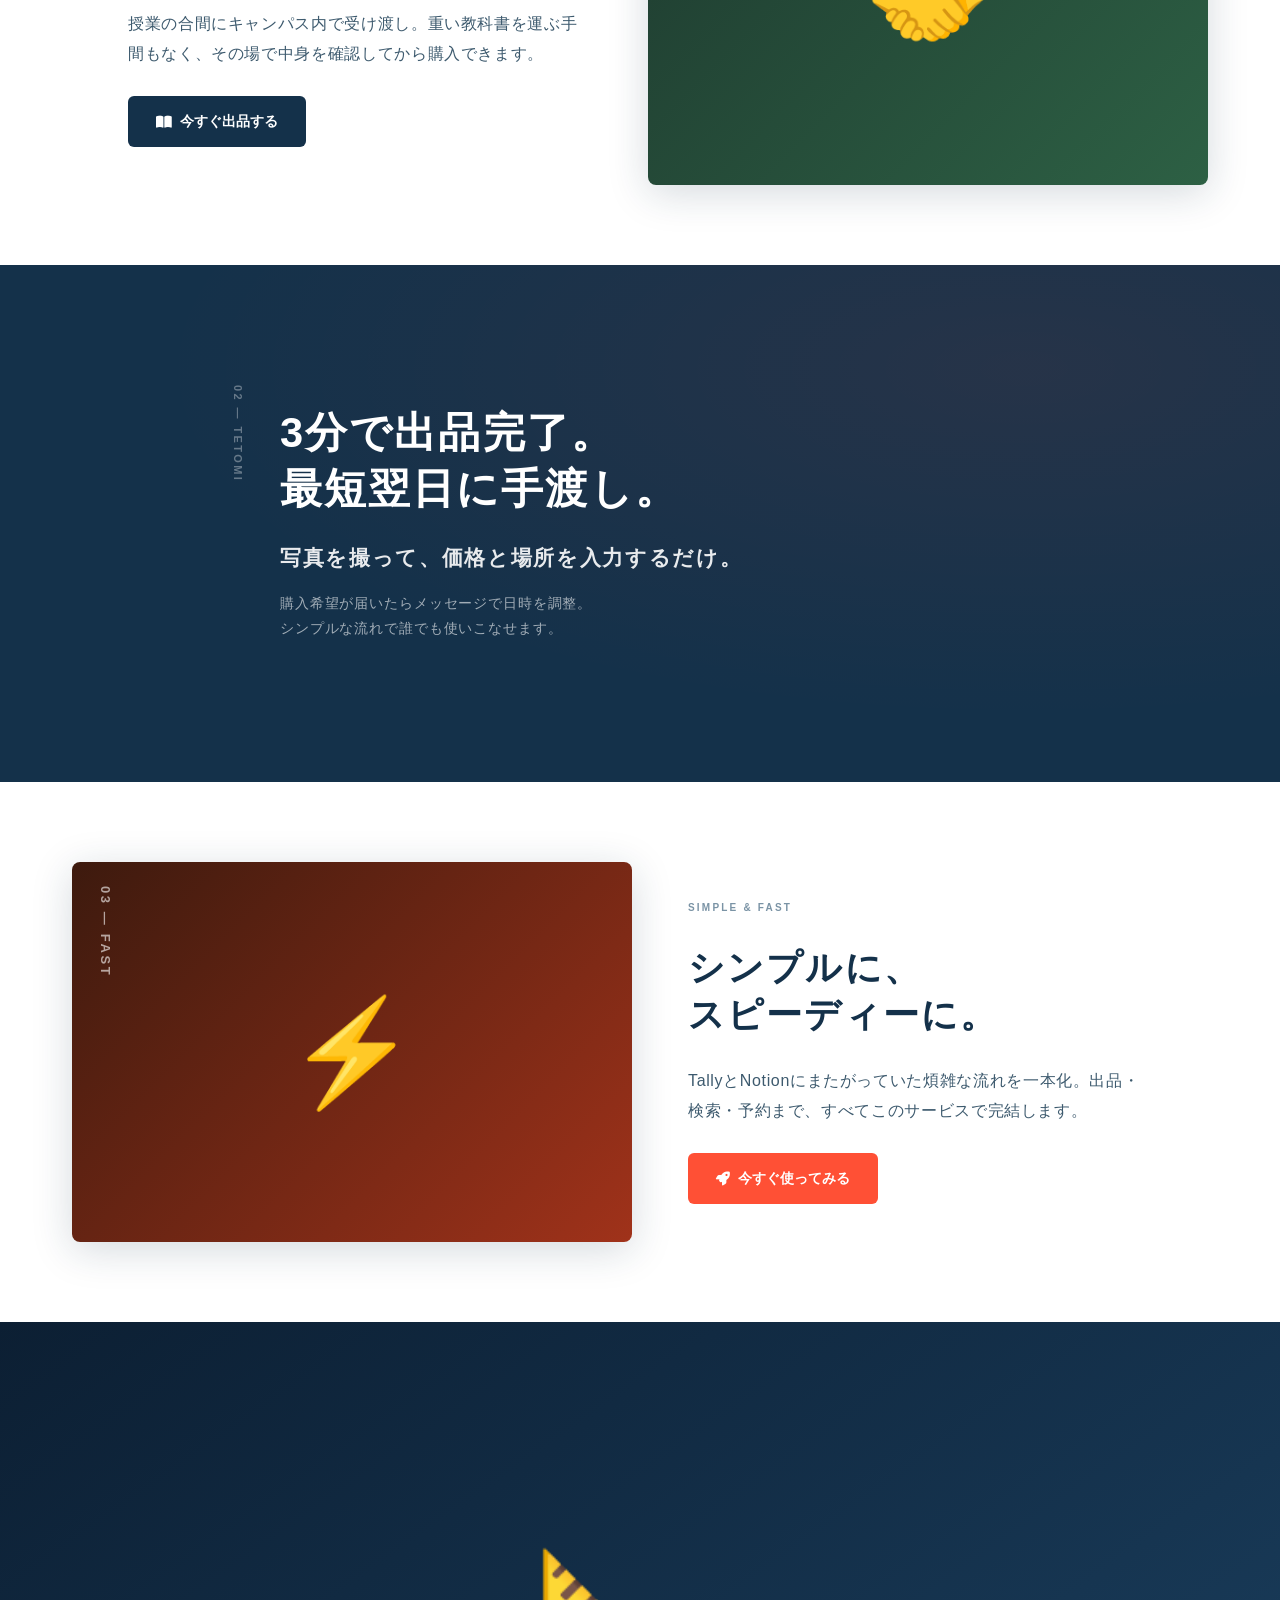
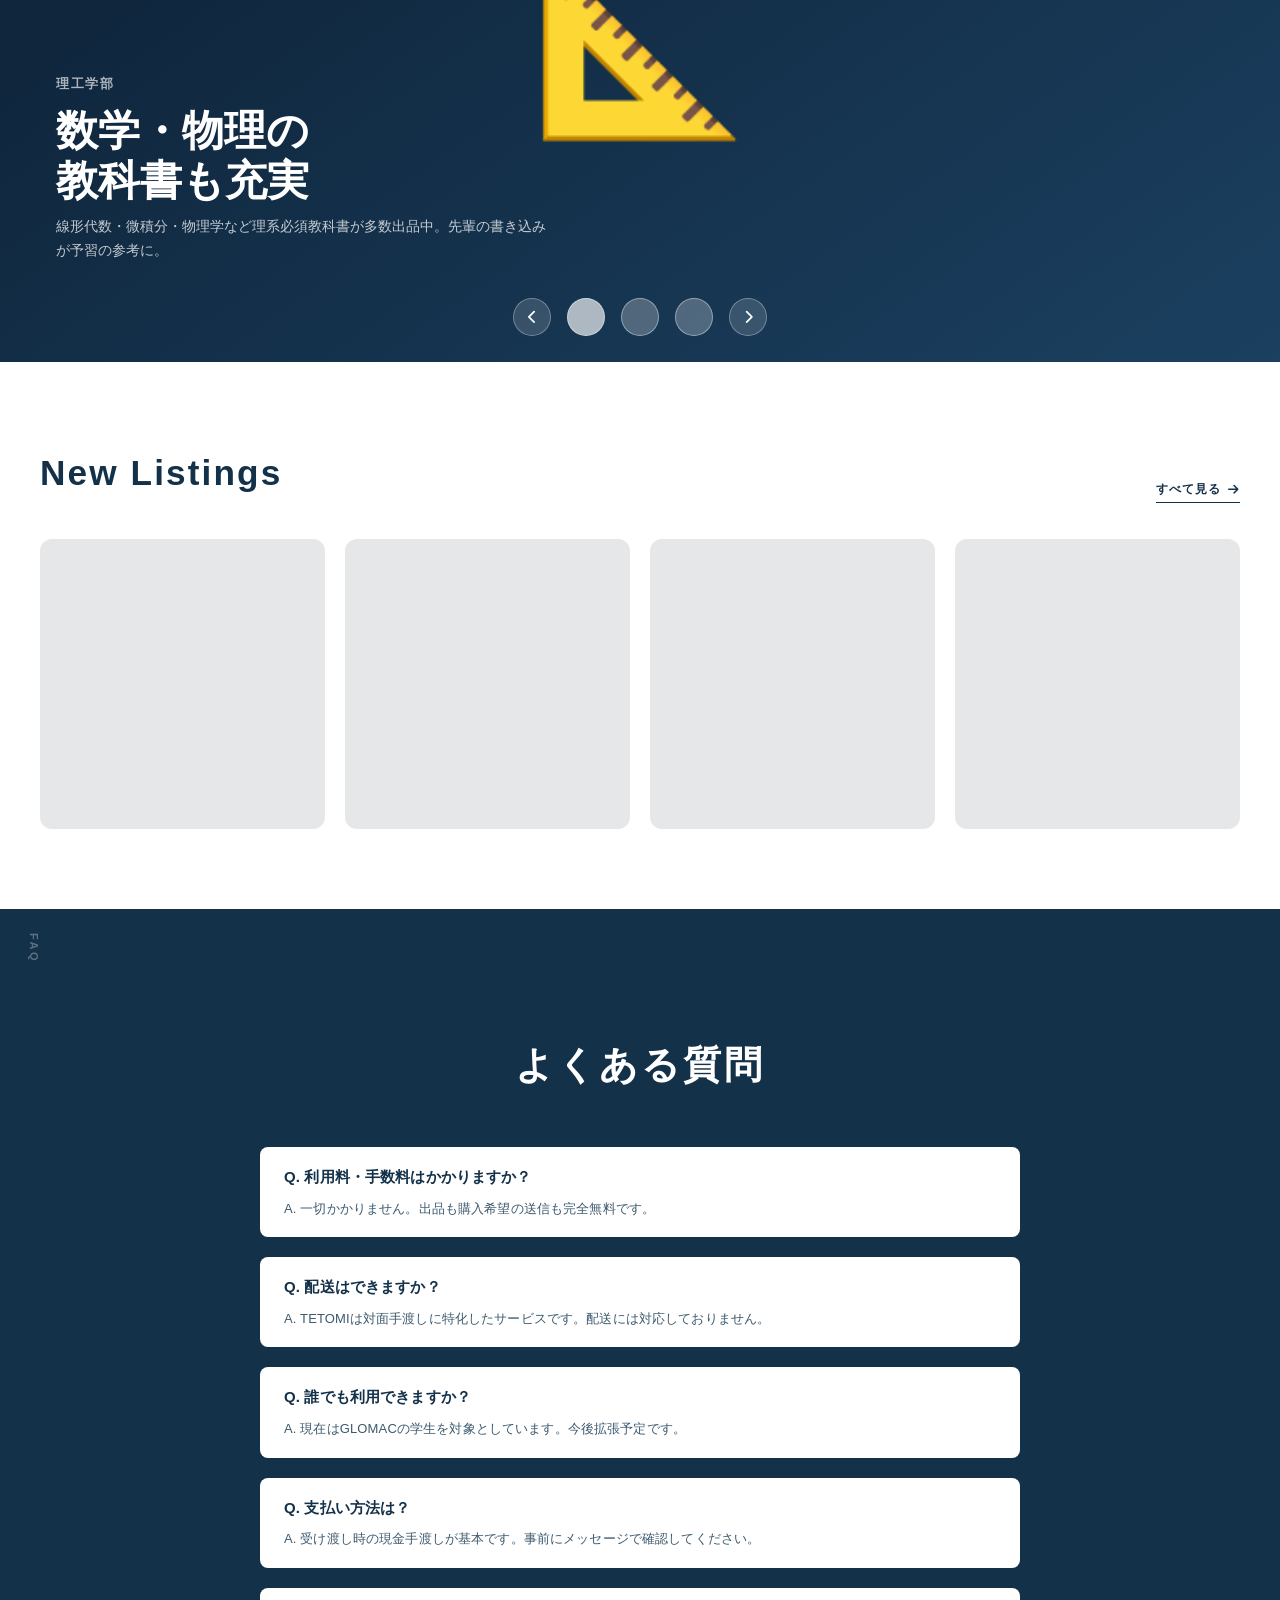
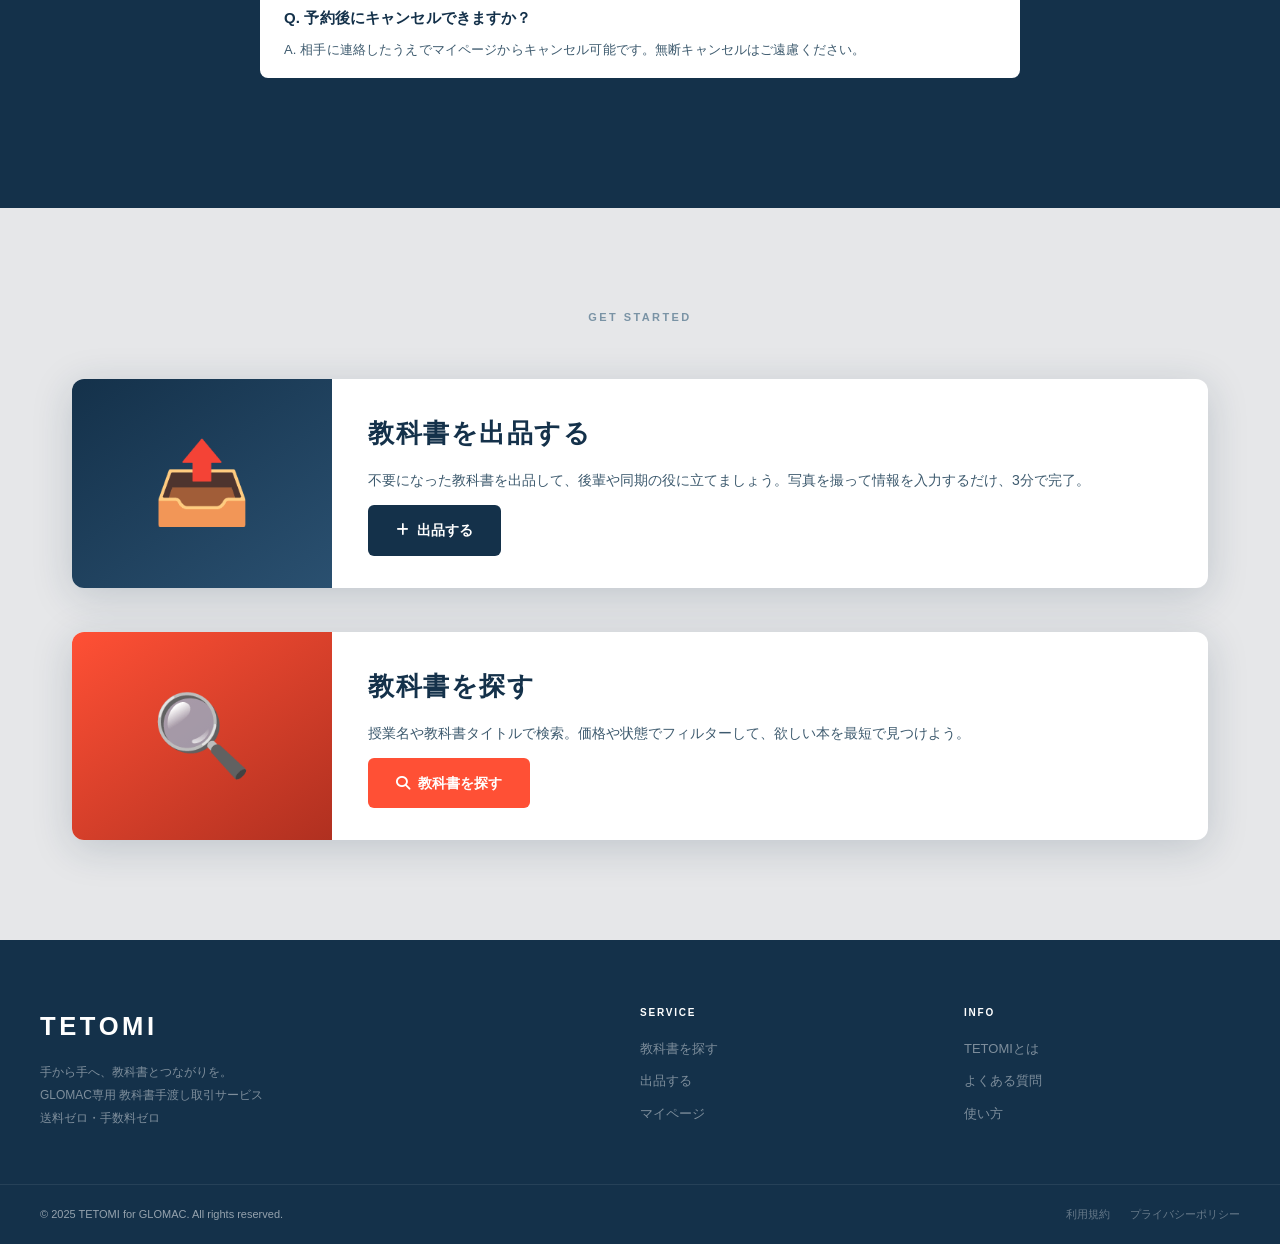
==== commit 4f147069: "Update index.html" ====
--- a/index.html
+++ b/index.html
@@ -9,7 +9,7 @@
   <link rel="preconnect" href="https://fonts.gstatic.com" crossorigin />
   <link href="https://fonts.googleapis.com/css2?family=Raleway:ital,wght@0,300;0,400;0,500;0,600;0,700;0,800;0,900;1,700;1,800;1,900&family=Noto+Sans+JP:wght@300;400;500;700;900&display=swap" rel="stylesheet" />
   <link rel="stylesheet" href="https://cdn.jsdelivr.net/npm/@fortawesome/fontawesome-free@6.4.0/css/all.min.css" />
-  <link rel="stylesheet" href="css/style.css" />
+  <link rel="stylesheet" href="style.css" />
   <style>
     /* ===================================================
        INDEX PAGE STYLES
--- a/style.css
+++ b/style.css
@@ -0,0 +1,842 @@
+/* ===================================================
+   TETOMI — Design System
+   Based on: tetomi-for-glomac.studio.site
+   Primary  : #14314A (Dark Navy)
+   Accent   : #FF5035 (Coral Red)
+   BG Light : #E6E7E9 / #FAFAFA
+   Font     : Raleway + Noto Sans JP
+   =================================================== */
+
+@import url('https://fonts.googleapis.com/css2?family=Raleway:ital,wght@0,300;0,400;0,500;0,600;0,700;0,800;0,900;1,700;1,800;1,900&family=Noto+Sans+JP:wght@300;400;500;700;900&display=swap');
+
+:root {
+  /* Brand Colors */
+  --navy:        #14314A;
+  --navy-mid:    #1c3f5c;
+  --navy-light:  #1e4a6e;
+  --navy-dark:   #0d2035;
+  --coral:       #FF5035;
+  --coral-hover: #e03d25;
+  --white:       #ffffff;
+  --off-white:   #fafafa;
+  --bg-gray:     #E6E7E9;
+  --bg-light:    #f4f5f6;
+  --text-dark:   #14314A;
+  --text-mid:    #3d5a6e;
+  --text-muted:  #7a93a5;
+  --border:      #d0d5d9;
+  --border-light:#e8eaec;
+
+  /* Shadows */
+  --shadow-sm:  0 2px 8px rgba(20,49,74,0.08);
+  --shadow:     0 4px 20px rgba(20,49,74,0.12);
+  --shadow-lg:  0 8px 40px rgba(20,49,74,0.18);
+  --shadow-xl:  0 20px 60px rgba(20,49,74,0.22);
+
+  /* Radius */
+  --r-xs:   4px;
+  --r-sm:   6px;
+  --r:      8px;
+  --r-lg:   12px;
+  --r-xl:   16px;
+  --r-2xl:  24px;
+  --r-full: 9999px;
+
+  /* Typography */
+  --font-en:  'Raleway', 'Noto Sans JP', sans-serif;
+  --font-ja:  'Noto Sans JP', sans-serif;
+
+  /* Layout */
+  --nav-h:    72px;
+  --max-w:   1280px;
+}
+
+/* ===================================================
+   RESET
+   =================================================== */
+*, *::before, *::after { box-sizing: border-box; margin: 0; padding: 0; }
+html { scroll-behavior: smooth; font-size: 16px; }
+body {
+  font-family: var(--font-en);
+  background: var(--white);
+  color: var(--text-dark);
+  line-height: 1.75;
+  -webkit-font-smoothing: antialiased;
+  min-height: 100vh;
+}
+a { text-decoration: none; color: inherit; }
+img { max-width: 100%; display: block; }
+button { cursor: pointer; border: none; background: none; font-family: var(--font-en); }
+input, select, textarea { font-family: var(--font-en); }
+ul, ol { list-style: none; }
+.hidden { display: none !important; }
+.container { max-width: var(--max-w); margin: 0 auto; padding: 0 40px; }
+
+/* ===================================================
+   SCROLLBAR
+   =================================================== */
+::-webkit-scrollbar { width: 5px; }
+::-webkit-scrollbar-track { background: var(--bg-gray); }
+::-webkit-scrollbar-thumb { background: var(--navy); border-radius: 3px; }
+
+/* ===================================================
+   SIDE CTA TABS (right edge, vertical)
+   =================================================== */
+.side-tab {
+  position: fixed;
+  right: 0; top: 50%;
+  transform: translateY(-50%);
+  z-index: 300;
+  display: flex;
+  flex-direction: column;
+  gap: 0;
+}
+.side-tab a {
+  display: flex;
+  flex-direction: column;
+  align-items: center;
+  justify-content: center;
+  background: var(--navy);
+  color: var(--white);
+  width: 52px;
+  padding: 22px 10px;
+  font-size: 11px;
+  font-weight: 800;
+  letter-spacing: 0.12em;
+  writing-mode: vertical-rl;
+  transition: background 0.25s, width 0.25s;
+  box-shadow: -4px 0 18px rgba(20,49,74,0.25);
+}
+.side-tab a:hover { background: var(--coral); }
+.side-tab a + a { border-top: 1px solid rgba(255,255,255,0.15); }
+
+/* ===================================================
+   NAVBAR
+   =================================================== */
+.navbar {
+  position: fixed; top: 0; left: 0; right: 0; z-index: 500;
+  height: var(--nav-h);
+  background: rgba(20,49,74,0.95);
+  backdrop-filter: blur(24px);
+  -webkit-backdrop-filter: blur(24px);
+  transition: all 0.3s;
+}
+.navbar.scrolled {
+  background: var(--navy);
+  box-shadow: 0 4px 32px rgba(20,49,74,0.4);
+}
+.nav-container {
+  max-width: var(--max-w); margin: 0 auto;
+  height: 100%; display: flex; align-items: center; justify-content: space-between;
+  padding: 0 40px;
+}
+/* Logo */
+.nav-logo {
+  display: flex; align-items: center; gap: 12px;
+  text-decoration: none;
+}
+.nav-logo img {
+  height: 38px; width: auto; object-fit: contain;
+  filter: brightness(0) invert(1);
+}
+.nav-logo-text {
+  display: flex; flex-direction: column;
+}
+.nav-logo-text .logo-main {
+  font-family: var(--font-en);
+  font-size: 1.4rem; font-weight: 900; color: var(--white);
+  letter-spacing: 0.14em; line-height: 1;
+}
+.nav-logo-text .logo-sub {
+  font-size: 9px; color: rgba(255,255,255,0.5);
+  letter-spacing: 0.14em; margin-top: 3px;
+}
+
+/* Nav Links */
+.nav-links {
+  display: flex; align-items: center; gap: 0;
+}
+.nav-link-item {
+  display: flex; flex-direction: column; align-items: center;
+  padding: 8px 16px; position: relative; cursor: pointer;
+  transition: opacity 0.2s; text-decoration: none;
+}
+.nav-link-item .link-en {
+  font-size: 13px; font-weight: 600; color: var(--white);
+  letter-spacing: 0.04em; line-height: 1.3;
+}
+.nav-link-item .link-ja {
+  font-size: 9px; color: rgba(255,255,255,0.45);
+  letter-spacing: 0.06em; margin-top: 1px;
+}
+.nav-link-item::after {
+  content: ''; position: absolute; bottom: 4px; left: 14px; right: 14px;
+  height: 1px; background: var(--white);
+  transform: scaleX(0); transition: transform 0.3s;
+  transform-origin: left;
+}
+.nav-link-item:hover::after { transform: scaleX(1); }
+
+/* Nav CTA */
+.nav-cta {
+  display: inline-flex; align-items: center; gap: 8px;
+  background: var(--white); color: var(--navy);
+  padding: 10px 22px; border-radius: var(--r-sm);
+  font-size: 13px; font-weight: 800; letter-spacing: -0.01em;
+  margin-left: 14px; transition: all 0.25s;
+  white-space: nowrap; text-decoration: none;
+}
+.nav-cta:hover { background: var(--off-white); color: var(--coral); }
+
+/* Auth buttons */
+.btn-login-nav {
+  background: transparent;
+  border: 1.5px solid rgba(255,255,255,0.35);
+  color: var(--white); padding: 8px 18px; border-radius: var(--r-sm);
+  font-size: 13px; font-weight: 700; margin-left: 10px;
+  transition: all 0.25s; font-family: var(--font-en);
+}
+.btn-login-nav:hover { border-color: var(--white); background: rgba(255,255,255,0.08); }
+
+.nav-user-badge {
+  display: flex; align-items: center; gap: 8px;
+  cursor: pointer; margin-left: 12px;
+  color: var(--white); font-size: 13px; font-weight: 600;
+  padding: 8px 16px; border-radius: var(--r-sm);
+  border: 1.5px solid rgba(255,255,255,0.3);
+  transition: all 0.25s; text-decoration: none;
+}
+.nav-user-badge:hover { background: rgba(255,255,255,0.1); }
+.nav-user-badge i { font-size: 15px; }
+
+/* Hamburger */
+.hamburger { display: none; flex-direction: column; gap: 5px; padding: 6px; }
+.hamburger span { display: block; width: 24px; height: 2px; background: var(--white); border-radius: 2px; transition: 0.3s; }
+
+/* ===================================================
+   BUTTONS
+   =================================================== */
+.btn-white {
+  display: inline-flex; align-items: center; gap: 8px;
+  background: var(--white); color: var(--navy);
+  padding: 13px 28px; border-radius: var(--r-sm);
+  font-family: var(--font-en); font-size: 14px; font-weight: 800;
+  letter-spacing: -0.01em; transition: all 0.25s;
+  white-space: nowrap; text-decoration: none;
+}
+.btn-white:hover { background: #f0f2f5; color: var(--coral); }
+
+.btn-navy {
+  display: inline-flex; align-items: center; gap: 8px;
+  background: var(--navy); color: var(--white);
+  padding: 13px 28px; border-radius: var(--r-sm);
+  font-family: var(--font-en); font-size: 14px; font-weight: 800;
+  transition: all 0.25s; white-space: nowrap; text-decoration: none;
+}
+.btn-navy:hover { background: var(--navy-dark); }
+
+.btn-coral {
+  display: inline-flex; align-items: center; gap: 8px;
+  background: var(--coral); color: var(--white);
+  padding: 13px 28px; border-radius: var(--r-sm);
+  font-family: var(--font-en); font-size: 14px; font-weight: 800;
+  transition: all 0.25s; text-decoration: none;
+}
+.btn-coral:hover { background: var(--coral-hover); }
+
+.btn-outline {
+  display: inline-flex; align-items: center; gap: 8px;
+  border: 2px solid var(--navy); color: var(--navy);
+  padding: 11px 26px; border-radius: var(--r-sm);
+  font-family: var(--font-en); font-size: 14px; font-weight: 800;
+  transition: all 0.25s; background: transparent; text-decoration: none;
+}
+.btn-outline:hover { background: var(--navy); color: var(--white); }
+
+.btn-ghost {
+  display: inline-flex; align-items: center; gap: 8px;
+  background: rgba(255,255,255,0.1);
+  border: 1.5px solid rgba(255,255,255,0.35);
+  color: var(--white); padding: 11px 26px; border-radius: var(--r-sm);
+  font-size: 14px; font-weight: 800; transition: all 0.25s; text-decoration: none;
+}
+.btn-ghost:hover { background: rgba(255,255,255,0.2); border-color: rgba(255,255,255,0.7); }
+
+.btn-lg { padding: 15px 36px !important; font-size: 15px !important; }
+.btn-sm { padding: 8px 18px !important; font-size: 12px !important; }
+.btn-full { width: 100%; justify-content: center; }
+.btn-danger { background: #ef4444; color: white; padding: 10px 20px; border-radius: var(--r-sm); font-weight: 700; font-size: 13px; transition: background 0.2s; display: inline-flex; align-items: center; gap: 6px; }
+.btn-danger:hover { background: #dc2626; }
+
+/* ===================================================
+   SECTION COMMON
+   =================================================== */
+.section { padding: 80px 40px; }
+.section-inner { max-width: var(--max-w); margin: 0 auto; }
+.section-label {
+  font-family: var(--font-en);
+  font-size: 12px; font-weight: 800; letter-spacing: 0.22em;
+  color: var(--navy); text-transform: uppercase;
+  margin-bottom: 10px; display: inline-block;
+  border-bottom: 2px solid var(--navy); padding-bottom: 4px;
+}
+.section-heading {
+  font-family: var(--font-en);
+  font-size: clamp(2rem, 3.5vw, 3.4rem);
+  font-weight: 700; line-height: 1.35; color: var(--navy);
+  letter-spacing: 0;
+}
+.section-heading-center { text-align: center; }
+.section-body {
+  font-size: 1.05rem; font-weight: 500;
+  color: var(--navy); line-height: 1.85;
+  letter-spacing: 0.05em;
+}
+
+/* ===================================================
+   PAGE HEADER
+   =================================================== */
+.page-header {
+  background: var(--navy);
+  padding: calc(var(--nav-h) + 52px) 40px 52px;
+}
+.page-header-inner { max-width: var(--max-w); margin: 0 auto; }
+.page-header h1 {
+  font-family: var(--font-en);
+  font-size: clamp(1.8rem, 3vw, 2.8rem);
+  font-weight: 900; color: var(--white); letter-spacing: 0.06em;
+  margin-bottom: 8px;
+}
+.page-header p { color: rgba(255,255,255,0.6); font-size: 0.9rem; }
+.breadcrumb {
+  display: flex; align-items: center; gap: 8px;
+  font-size: 11px; color: rgba(255,255,255,0.45);
+  margin-bottom: 14px;
+}
+.breadcrumb a { color: rgba(255,255,255,0.45); transition: color 0.2s; }
+.breadcrumb a:hover { color: var(--white); }
+.breadcrumb span { color: rgba(255,255,255,0.8); }
+
+/* ===================================================
+   SEARCH / FILTER BAR
+   =================================================== */
+.search-filter-bar {
+  background: var(--white); border-radius: var(--r-lg);
+  padding: 24px; box-shadow: var(--shadow);
+  border: 1px solid var(--border-light);
+  margin-bottom: 28px;
+}
+.search-bar { display: flex; gap: 10px; margin-bottom: 14px; }
+.search-bar input {
+  flex: 1; padding: 13px 18px; border-radius: var(--r-sm);
+  border: 1.5px solid var(--border); font-size: 14px; color: var(--text-dark);
+  background: var(--bg-light); outline: none; transition: border-color 0.2s;
+  font-family: var(--font-en);
+}
+.search-bar input:focus { border-color: var(--navy); background: var(--white); }
+.search-bar button {
+  background: var(--navy); color: var(--white); padding: 13px 24px;
+  border-radius: var(--r-sm); font-weight: 800; font-size: 13px;
+  font-family: var(--font-en); transition: background 0.2s;
+}
+.search-bar button:hover { background: var(--navy-dark); }
+.filter-row { display: flex; gap: 10px; flex-wrap: wrap; align-items: center; }
+.filter-select {
+  padding: 8px 14px; border-radius: var(--r-full);
+  border: 1.5px solid var(--border); font-size: 13px; color: var(--text-dark);
+  background: var(--white); cursor: pointer; outline: none;
+  font-family: var(--font-en); transition: border-color 0.2s;
+}
+.filter-select:focus { border-color: var(--navy); }
+.filter-reset {
+  padding: 8px 16px; border-radius: var(--r-full);
+  border: 1.5px solid var(--border); font-size: 13px; font-weight: 600;
+  color: var(--text-muted); background: var(--white); cursor: pointer;
+  transition: all 0.2s; font-family: var(--font-en);
+}
+.filter-reset:hover { border-color: var(--navy); color: var(--navy); }
+.result-count { font-size: 13px; color: var(--text-muted); margin-bottom: 16px; }
+.result-count strong { color: var(--navy); font-weight: 800; }
+
+/* ===================================================
+   LISTING CARDS
+   =================================================== */
+.listings-grid {
+  display: grid;
+  grid-template-columns: repeat(auto-fill, minmax(240px, 1fr));
+  gap: 20px;
+}
+.listing-card {
+  background: var(--white); border-radius: var(--r-lg);
+  overflow: hidden; cursor: pointer;
+  transition: all 0.3s cubic-bezier(0.23,1,0.32,1);
+  border: 1px solid var(--border-light);
+  box-shadow: var(--shadow-sm);
+}
+.listing-card:hover {
+  transform: translateY(-5px);
+  box-shadow: var(--shadow-lg);
+  border-color: rgba(20,49,74,0.25);
+}
+.card-img {
+  width: 100%; height: 170px;
+  background: linear-gradient(135deg, #d8dfe5 0%, #e6e9ec 100%);
+  display: flex; align-items: center; justify-content: center;
+  font-size: 3.8rem; position: relative; overflow: hidden;
+}
+.card-img img { width: 100%; height: 100%; object-fit: cover; }
+.card-status-badge {
+  position: absolute; top: 10px; right: 10px;
+  padding: 3px 10px; border-radius: var(--r-full);
+  font-size: 10px; font-weight: 800; letter-spacing: 0.05em;
+}
+.badge-active   { background: rgba(20,49,74,0.85); color: var(--white); }
+.badge-reserved { background: rgba(255,80,53,0.9); color: var(--white); }
+.badge-done     { background: rgba(100,116,139,0.8); color: var(--white); }
+.card-body { padding: 14px 16px 16px; }
+.card-title {
+  font-family: var(--font-en); font-size: 14px; font-weight: 700;
+  color: var(--navy); margin-bottom: 4px; line-height: 1.4;
+  display: -webkit-box; -webkit-line-clamp: 2; -webkit-box-orient: vertical; overflow: hidden;
+}
+.card-subject { font-size: 11px; color: var(--text-muted); margin-bottom: 12px; display: flex; align-items: center; gap: 4px; }
+.card-meta { display: flex; align-items: center; justify-content: space-between; margin-bottom: 10px; }
+.card-price {
+  font-family: var(--font-en); font-size: 1.35rem; font-weight: 900;
+  color: var(--navy);
+}
+.card-condition {
+  font-size: 10px; font-weight: 800; padding: 3px 10px;
+  border-radius: var(--r-full);
+}
+.condition-new  { background: #ecfdf5; color: #065f46; }
+.condition-good { background: #eff6ff; color: #1e40af; }
+.condition-few  { background: #fffbeb; color: #92400e; }
+.condition-worn { background: #fef2f2; color: #991b1b; }
+.cond-new  { background: #ecfdf5; color: #065f46; }
+.cond-good { background: #eff6ff; color: #1e40af; }
+.cond-few  { background: #fffbeb; color: #92400e; }
+.cond-worn { background: #fef2f2; color: #991b1b; }
+.card-footer {
+  display: flex; align-items: center; justify-content: space-between;
+  padding-top: 10px; border-top: 1px solid var(--border-light);
+  font-size: 11px; color: var(--text-muted);
+}
+.card-seller { display: flex; align-items: center; gap: 5px; }
+.card-status { font-size: 10px; font-weight: 700; }
+.status-active { color: var(--navy); }
+.status-reserved { color: var(--coral); }
+.status-done { color: var(--text-muted); }
+
+/* Skeleton */
+.skeleton-card { background: var(--bg-gray); border-radius: var(--r-lg); height: 290px; animation: skeletonPulse 1.5s ease-in-out infinite; }
+@keyframes skeletonPulse { 0%,100%{ opacity:0.5; } 50%{ opacity:1; } }
+
+/* ===================================================
+   DETAIL PAGE
+   =================================================== */
+.detail-layout { display: grid; grid-template-columns: 1fr 1fr; gap: 52px; align-items: start; }
+.detail-img-wrap {
+  border-radius: var(--r-lg); overflow: hidden;
+  aspect-ratio: 4/3;
+  background: var(--bg-gray);
+  display: flex; align-items: center; justify-content: center;
+  font-size: 6rem; position: sticky; top: calc(var(--nav-h) + 20px);
+}
+.detail-img-wrap img { width: 100%; height: 100%; object-fit: cover; }
+.detail-info { display: flex; flex-direction: column; gap: 22px; }
+.detail-title {
+  font-family: var(--font-en); font-size: clamp(1.4rem,2.5vw,1.9rem);
+  font-weight: 900; color: var(--navy); line-height: 1.3; letter-spacing: 0.01em;
+}
+.detail-subject { font-size: 13px; color: var(--text-muted); display: flex; align-items: center; gap: 5px; }
+.detail-price {
+  font-family: var(--font-en); font-size: 2.6rem; font-weight: 900; color: var(--navy);
+  display: flex; align-items: baseline; gap: 6px;
+}
+.detail-price small { font-size: 1rem; font-weight: 500; color: var(--text-muted); }
+.detail-meta-grid { display: grid; grid-template-columns: 1fr 1fr; gap: 10px; }
+.meta-item {
+  background: var(--bg-light); border-radius: var(--r-sm); padding: 12px 16px;
+  border: 1px solid var(--border-light);
+}
+.meta-label {
+  font-size: 10px; font-weight: 800; color: var(--text-muted);
+  letter-spacing: 0.1em; text-transform: uppercase; margin-bottom: 5px;
+}
+.meta-value { font-size: 14px; font-weight: 700; color: var(--navy); }
+.detail-desc {
+  background: var(--bg-light); border-radius: var(--r-sm); padding: 20px;
+  border-left: 3px solid var(--navy);
+}
+.detail-desc h4 {
+  font-size: 10px; font-weight: 800; color: var(--text-muted);
+  letter-spacing: 0.12em; text-transform: uppercase; margin-bottom: 8px;
+}
+.detail-desc p { font-size: 14px; color: var(--text-dark); line-height: 1.8; white-space: pre-line; }
+
+/* Seller Card */
+.seller-card {
+  background: var(--white); border-radius: var(--r-lg); padding: 20px;
+  border: 1px solid var(--border-light);
+  display: flex; align-items: center; gap: 14px;
+}
+.seller-avatar {
+  width: 52px; height: 52px; border-radius: 50%;
+  background: var(--navy);
+  display: flex; align-items: center; justify-content: center;
+  font-family: var(--font-en); font-size: 1.3rem; font-weight: 900;
+  color: var(--white); flex-shrink: 0;
+}
+.seller-info { flex: 1; }
+.seller-info h4 { font-size: 15px; font-weight: 700; color: var(--navy); }
+.seller-info p { font-size: 12px; color: var(--text-muted); }
+.seller-rating { font-size: 13px; color: var(--coral); font-weight: 700; margin-top: 4px; }
+
+/* Action Buttons */
+.action-buttons { display: flex; flex-direction: column; gap: 10px; }
+.action-buttons .btn-navy,
+.action-buttons .btn-white,
+.action-buttons .btn-outline { width: 100%; justify-content: center; font-size: 15px; padding: 15px; }
+
+/* ===================================================
+   SELL / FORM
+   =================================================== */
+.sell-container { max-width: 720px; margin: 0 auto; padding: 0 20px; }
+.form-card {
+  background: var(--white); border-radius: var(--r-lg); padding: 36px 40px;
+  box-shadow: var(--shadow); border: 1px solid var(--border-light);
+  margin-bottom: 20px;
+}
+.form-card h2 {
+  font-family: var(--font-en); font-size: 1.05rem; font-weight: 900;
+  color: var(--navy); margin-bottom: 24px; padding-bottom: 14px;
+  border-bottom: 2px solid var(--navy); letter-spacing: 0.08em; text-transform: uppercase;
+}
+.form-group { margin-bottom: 18px; }
+.form-group label {
+  display: block; font-size: 11px; font-weight: 800;
+  color: var(--navy); margin-bottom: 7px; letter-spacing: 0.08em;
+  text-transform: uppercase;
+}
+.form-group input,
+.form-group select,
+.form-group textarea {
+  width: 100%; padding: 12px 16px; border-radius: var(--r-sm);
+  border: 1.5px solid var(--border); font-size: 14px; color: var(--text-dark);
+  background: var(--bg-light); outline: none; transition: all 0.2s;
+  font-family: var(--font-en);
+}
+.form-group input:focus,
+.form-group select:focus,
+.form-group textarea:focus {
+  border-color: var(--navy); background: var(--white);
+  box-shadow: 0 0 0 3px rgba(20,49,74,0.08);
+}
+.form-group textarea { resize: vertical; min-height: 100px; line-height: 1.6; }
+.form-row { display: grid; grid-template-columns: 1fr 1fr; gap: 14px; }
+.form-hint { font-size: 11px; color: var(--text-muted); margin-top: 5px; }
+.form-group.required label::after { content: ' *'; color: var(--coral); }
+
+/* Image Upload */
+.upload-area {
+  border: 2px dashed var(--border); border-radius: var(--r);
+  padding: 40px 24px; text-align: center; cursor: pointer;
+  transition: all 0.25s; background: var(--bg-light);
+}
+.upload-area:hover { border-color: var(--navy); background: rgba(20,49,74,0.03); }
+.upload-area i { font-size: 2.5rem; color: var(--navy); opacity: 0.35; margin-bottom: 12px; display: block; }
+.upload-area p { font-size: 13px; color: var(--text-muted); }
+.upload-area strong { color: var(--navy); }
+.preview-grid { display: grid; grid-template-columns: repeat(4,1fr); gap: 8px; margin-top: 12px; }
+.preview-thumb {
+  aspect-ratio: 1; border-radius: var(--r-sm); overflow: hidden;
+  position: relative; background: var(--bg-gray);
+}
+.preview-thumb img { width: 100%; height: 100%; object-fit: cover; }
+.preview-thumb button {
+  position: absolute; top: 4px; right: 4px;
+  background: rgba(20,49,74,0.7); color: white; border-radius: 50%;
+  width: 22px; height: 22px; font-size: 10px;
+  display: flex; align-items: center; justify-content: center;
+}
+
+/* Condition Selector */
+.condition-selector { display: grid; grid-template-columns: repeat(2,1fr); gap: 10px; }
+.condition-opt {
+  padding: 14px 10px; border: 2px solid var(--border); border-radius: var(--r);
+  cursor: pointer; text-align: center; transition: all 0.2s;
+  font-size: 13px; font-weight: 700; color: var(--text-muted);
+  line-height: 1.5;
+}
+.condition-opt:hover { border-color: var(--navy); color: var(--navy); }
+.condition-opt.selected { border-color: var(--navy); background: rgba(20,49,74,0.06); color: var(--navy); }
+
+/* ===================================================
+   MYPAGE
+   =================================================== */
+.mypage-layout { display: grid; grid-template-columns: 260px 1fr; gap: 28px; align-items: start; }
+.mypage-sidebar {
+  background: var(--white); border-radius: var(--r-lg); overflow: hidden;
+  border: 1px solid var(--border-light); box-shadow: var(--shadow-sm);
+  position: sticky; top: calc(var(--nav-h) + 20px);
+}
+.sidebar-profile {
+  background: var(--navy); padding: 28px 20px; text-align: center;
+}
+.sidebar-avatar {
+  width: 72px; height: 72px; border-radius: 50%; margin: 0 auto 12px;
+  background: rgba(255,255,255,0.18);
+  display: flex; align-items: center; justify-content: center;
+  font-family: var(--font-en); font-size: 1.8rem; font-weight: 900; color: var(--white);
+  border: 3px solid rgba(255,255,255,0.35);
+}
+.sidebar-name { font-size: 15px; font-weight: 700; color: var(--white); }
+.sidebar-univ { font-size: 11px; color: rgba(255,255,255,0.55); margin-top: 4px; }
+.sidebar-rating { display: flex; align-items: center; justify-content: center; gap: 4px; font-size: 13px; color: var(--coral); font-weight: 700; margin-top: 8px; }
+.sidebar-nav { padding: 10px 0; }
+.sidebar-nav-item {
+  display: flex; align-items: center; gap: 12px;
+  padding: 13px 20px; font-size: 13px; font-weight: 700;
+  color: var(--text-mid); cursor: pointer; transition: all 0.2s;
+  border-left: 3px solid transparent;
+  font-family: var(--font-en); letter-spacing: 0.01em;
+}
+.sidebar-nav-item:hover { background: var(--bg-light); color: var(--navy); border-left-color: var(--navy); }
+.sidebar-nav-item.active { background: rgba(20,49,74,0.05); color: var(--navy); border-left-color: var(--navy); }
+.sidebar-nav-item i { font-size: 15px; color: var(--navy); opacity: 0.55; width: 18px; }
+.sidebar-nav-item.active i { opacity: 1; }
+.sidebar-nav-item.danger { color: #ef4444; }
+.sidebar-nav-item.danger i { color: #ef4444; opacity: 1; }
+.pending-dot {
+  margin-left: auto; background: var(--coral); color: white;
+  font-size: 10px; font-weight: 800; padding: 2px 8px; border-radius: var(--r-full);
+}
+
+/* Panel */
+.panel-card {
+  background: var(--white); border-radius: var(--r-lg);
+  border: 1px solid var(--border-light); overflow: hidden; box-shadow: var(--shadow-sm);
+  margin-bottom: 20px;
+}
+.panel-header {
+  display: flex; align-items: center; justify-content: space-between;
+  padding: 18px 24px; border-bottom: 1px solid var(--border-light);
+  background: var(--bg-light);
+}
+.panel-header h3 {
+  font-family: var(--font-en); font-size: 13px; font-weight: 900;
+  color: var(--navy); letter-spacing: 0.08em; text-transform: uppercase;
+}
+.panel-body { padding: 24px; }
+.stat-chips { display: grid; grid-template-columns: repeat(3,1fr); gap: 12px; margin-bottom: 24px; }
+.stat-chip {
+  background: var(--bg-light); border-radius: var(--r); padding: 16px;
+  text-align: center; border: 1px solid var(--border-light);
+}
+.stat-chip-num {
+  font-family: var(--font-en); font-size: 2rem; font-weight: 900; line-height: 1;
+}
+.stat-chip-label { font-size: 11px; color: var(--text-muted); margin-top: 4px; }
+.stat-active { color: var(--navy); }
+.stat-reserved { color: var(--coral); }
+.stat-done { color: #10b981; }
+
+/* Reservation Item */
+.reservation-item {
+  display: flex; gap: 16px; align-items: flex-start;
+  padding: 16px 0; border-bottom: 1px solid var(--border-light);
+}
+.reservation-item:last-child { border-bottom: none; }
+.res-thumb {
+  width: 56px; height: 56px; flex-shrink: 0; border-radius: var(--r-sm);
+  background: var(--bg-gray);
+  display: flex; align-items: center; justify-content: center; font-size: 1.5rem;
+}
+.res-info { flex: 1; }
+.res-info h4 { font-size: 14px; font-weight: 700; color: var(--navy); margin-bottom: 4px; }
+.res-info p { font-size: 12px; color: var(--text-muted); line-height: 1.6; }
+.res-actions { display: flex; flex-direction: column; gap: 6px; align-items: flex-end; flex-shrink: 0; }
+
+/* Badge */
+.badge {
+  display: inline-flex; align-items: center;
+  padding: 4px 12px; border-radius: var(--r-full);
+  font-size: 10px; font-weight: 800; letter-spacing: 0.05em;
+}
+.badge-pending   { background: #fffbeb; color: #b45309; }
+.badge-confirmed { background: #ecfdf5; color: #065f46; }
+.badge-done      { background: var(--bg-gray); color: var(--text-muted); }
+.badge-cancelled { background: #fef2f2; color: #991b1b; }
+
+/* Tab Panel */
+.tab-panel { display: none; }
+.tab-panel.active { display: block; }
+
+/* ===================================================
+   MODAL
+   =================================================== */
+.modal-overlay {
+  position: fixed; inset: 0; z-index: 9000;
+  background: rgba(8,18,28,0.7); backdrop-filter: blur(10px);
+  display: flex; align-items: center; justify-content: center; padding: 20px;
+  animation: fadeOverlay 0.25s;
+}
+@keyframes fadeOverlay { from { opacity:0; } to { opacity:1; } }
+.modal {
+  background: var(--white); border-radius: var(--r-xl);
+  padding: 40px; max-width: 480px; width: 100%; max-height: 92vh; overflow-y: auto;
+  position: relative; animation: modalUp 0.3s cubic-bezier(0.39,0.575,0.565,1);
+}
+@keyframes modalUp { from { transform: translateY(28px); opacity: 0; } to { transform: translateY(0); opacity: 1; } }
+.modal-close {
+  position: absolute; top: 16px; right: 16px;
+  width: 36px; height: 36px; border-radius: 50%;
+  background: var(--bg-light); color: var(--text-muted);
+  display: flex; align-items: center; justify-content: center;
+  font-size: 14px; transition: all 0.2s;
+}
+.modal-close:hover { background: var(--bg-gray); color: var(--navy); }
+.modal-logo {
+  font-family: var(--font-en); font-size: 1.5rem; font-weight: 900;
+  color: var(--navy); letter-spacing: 0.12em; margin-bottom: 8px;
+}
+.modal-title { font-size: 1.1rem; font-weight: 800; color: var(--navy); margin-bottom: 6px; }
+.modal-sub { font-size: 13px; color: var(--text-muted); margin-bottom: 24px; }
+.modal-demo { margin-top: 20px; padding-top: 20px; border-top: 1px solid var(--border-light); }
+.modal-demo-title { text-align: center; font-size: 11px; color: var(--text-muted); margin-bottom: 12px; letter-spacing: 0.06em; text-transform: uppercase; }
+.demo-btns { display: flex; flex-direction: column; gap: 8px; }
+.demo-btn {
+  background: var(--bg-light); color: var(--navy);
+  padding: 11px 16px; border-radius: var(--r-sm);
+  font-size: 13px; font-weight: 600; text-align: center; transition: all 0.2s;
+  border: 1px solid var(--border-light); font-family: var(--font-en);
+}
+.demo-btn:hover { background: var(--navy); color: var(--white); }
+
+/* ===================================================
+   TOAST
+   =================================================== */
+.toast {
+  position: fixed; bottom: 28px; left: 50%; transform: translateX(-50%);
+  background: var(--navy); color: var(--white); padding: 13px 28px;
+  border-radius: var(--r-full); font-size: 13px; font-weight: 700; z-index: 9999;
+  box-shadow: var(--shadow-xl); animation: toastIn 0.3s;
+  font-family: var(--font-en); letter-spacing: 0.02em; white-space: nowrap;
+}
+.toast.success { background: #059669; }
+.toast.error   { background: var(--coral); }
+.toast.warning { background: #d97706; }
+@keyframes toastIn { from { opacity:0; transform: translateX(-50%) translateY(16px); } to { opacity:1; transform: translateX(-50%) translateY(0); } }
+
+/* ===================================================
+   FOOTER
+   =================================================== */
+.footer { background: var(--navy); color: rgba(255,255,255,0.55); padding: 64px 0 0; }
+.footer-top {
+  display: grid; grid-template-columns: 2fr 1fr 1fr; gap: 48px;
+  padding-bottom: 48px; border-bottom: 1px solid rgba(255,255,255,0.08);
+  max-width: var(--max-w); margin: 0 auto; padding-left: 40px; padding-right: 40px;
+}
+.footer-brand-name {
+  font-family: var(--font-en); font-size: 1.6rem; font-weight: 900;
+  color: var(--white); letter-spacing: 0.14em; margin-bottom: 12px;
+}
+.footer-brand-tagline { font-size: 12px; line-height: 1.9; color: rgba(255,255,255,0.45); }
+.footer-col h4 {
+  font-family: var(--font-en); font-size: 10px; font-weight: 900;
+  color: var(--white); letter-spacing: 0.18em; text-transform: uppercase;
+  margin-bottom: 16px;
+}
+.footer-col a {
+  display: block; font-size: 13px; color: rgba(255,255,255,0.45);
+  margin-bottom: 10px; transition: color 0.2s;
+}
+.footer-col a:hover { color: var(--white); }
+.footer-bottom {
+  display: flex; align-items: center; justify-content: space-between;
+  padding: 20px 40px; font-size: 11px; max-width: var(--max-w); margin: 0 auto;
+}
+.footer-policies { display: flex; gap: 20px; }
+.footer-policies a { color: rgba(255,255,255,0.35); transition: color 0.2s; }
+.footer-policies a:hover { color: var(--white); }
+
+/* ===================================================
+   MISC UTILITY
+   =================================================== */
+.loading { display: flex; align-items: center; justify-content: center; padding: 60px; }
+.spinner {
+  width: 36px; height: 36px; border: 3px solid var(--border);
+  border-top-color: var(--navy); border-radius: 50%;
+  animation: spin 0.7s linear infinite;
+}
+@keyframes spin { to { transform: rotate(360deg); } }
+.empty-state { text-align: center; padding: 72px 20px; color: var(--text-muted); }
+.empty-state .empty-icon { font-size: 4rem; margin-bottom: 16px; }
+.empty-state h3 { font-size: 1.2rem; font-weight: 700; color: var(--navy); margin-bottom: 8px; }
+.empty-state p { font-size: 14px; }
+.empty-text { text-align: center; color: var(--text-muted); padding: 48px 20px; grid-column: 1/-1; font-size: 14px; }
+.page-main { padding-top: calc(var(--nav-h) + 32px); padding-bottom: 80px; }
+
+/* Scroll fade-in animation */
+.fade-in {
+  opacity: 0; transform: translateY(24px);
+  transition: opacity 0.6s ease, transform 0.6s ease;
+}
+.fade-in.visible {
+  opacity: 1; transform: translateY(0);
+}
+
+/* ===================================================
+   RESPONSIVE
+   =================================================== */
+@media (max-width: 1024px) {
+  .container { padding: 0 24px; }
+  .section { padding: 64px 24px; }
+  .detail-layout { grid-template-columns: 1fr; }
+  .detail-img-wrap { position: static; }
+  .mypage-layout { grid-template-columns: 1fr; }
+  .mypage-sidebar { position: static; }
+  .sidebar-nav { display: flex; flex-direction: row; flex-wrap: wrap; padding: 0; }
+  .sidebar-nav-item { border-left: none; border-bottom: 3px solid transparent; flex: 1; justify-content: center; min-width: 100px; }
+  .sidebar-nav-item.active { border-bottom-color: var(--navy); border-left: none; background: var(--bg-light); }
+  .footer-top { padding-bottom: 40px; }
+  .nav-container { padding: 0 24px; }
+}
+@media (max-width: 768px) {
+  :root { --nav-h: 60px; }
+  .nav-container { padding: 0 16px; }
+  .nav-links {
+    display: none; flex-direction: column;
+    position: absolute; top: var(--nav-h); left: 0; right: 0;
+    background: var(--navy); padding: 16px 20px 20px;
+    box-shadow: var(--shadow-xl); gap: 4px;
+  }
+  .nav-links.open { display: flex; }
+  .hamburger { display: flex; }
+  .nav-link-item { align-items: flex-start; padding: 10px 8px; }
+  .nav-link-item::after { display: none; }
+  .btn-login-nav { margin-left: 0; }
+  .nav-cta { margin-left: 0; }
+  .nav-user-badge { margin-left: 0; }
+  .detail-meta-grid { grid-template-columns: 1fr; }
+  .form-row { grid-template-columns: 1fr; }
+  .form-card { padding: 24px 18px; }
+  .modal { padding: 28px 20px; }
+  .footer-top { grid-template-columns: 1fr; gap: 28px; padding-left: 20px; padding-right: 20px; }
+  .footer-bottom { flex-direction: column; gap: 8px; text-align: center; padding-left: 20px; padding-right: 20px; }
+  .side-tab { display: none; }
+  .stat-chips { grid-template-columns: repeat(3, 1fr); }
+  .page-header { padding: calc(var(--nav-h) + 32px) 20px 32px; }
+}
+@media (max-width: 480px) {
+  .container { padding: 0 16px; }
+  .section { padding: 48px 16px; }
+  .listings-grid { grid-template-columns: 1fr 1fr; gap: 12px; }
+  .card-img { height: 120px; font-size: 2.5rem; }
+  .card-body { padding: 10px; }
+  .card-title { font-size: 13px; }
+  .card-price { font-size: 1.15rem; }
+  .condition-selector { grid-template-columns: 1fr 1fr; }
+  .stat-chips { grid-template-columns: 1fr 1fr 1fr; }
+}
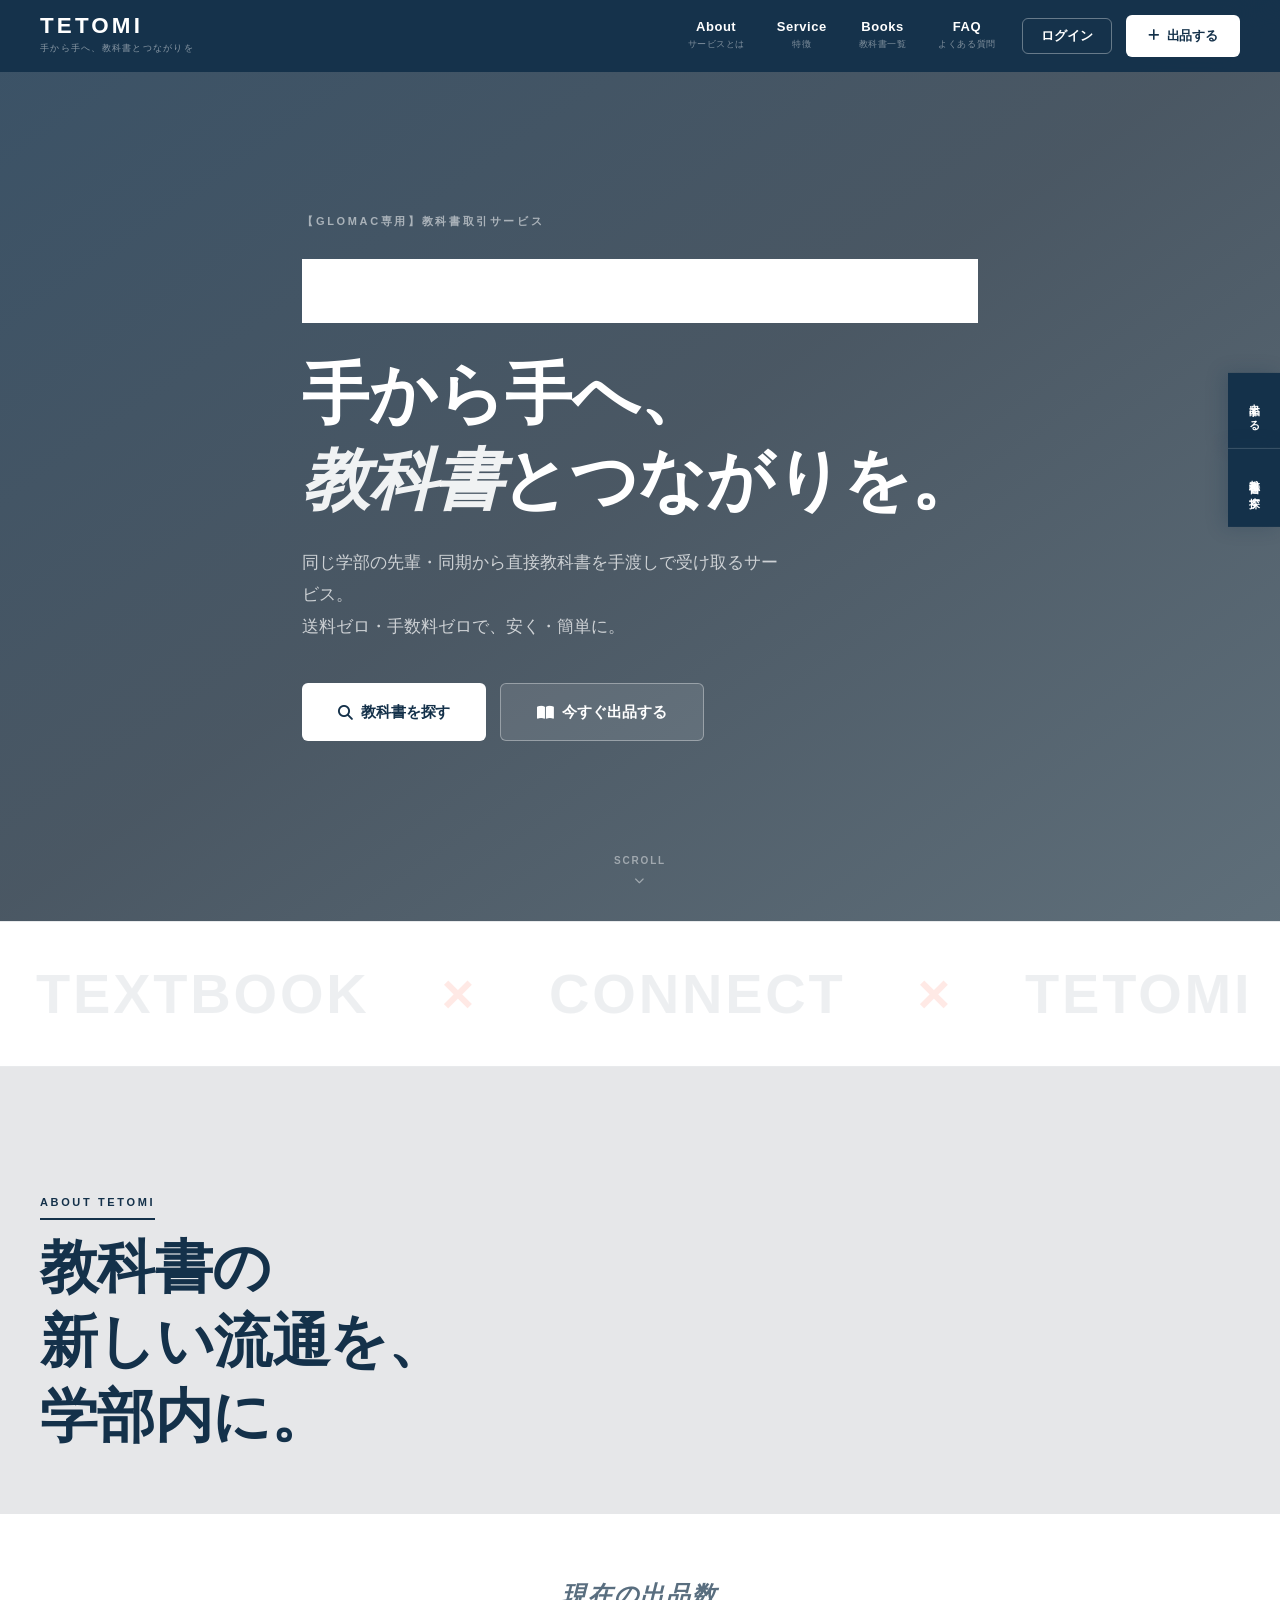
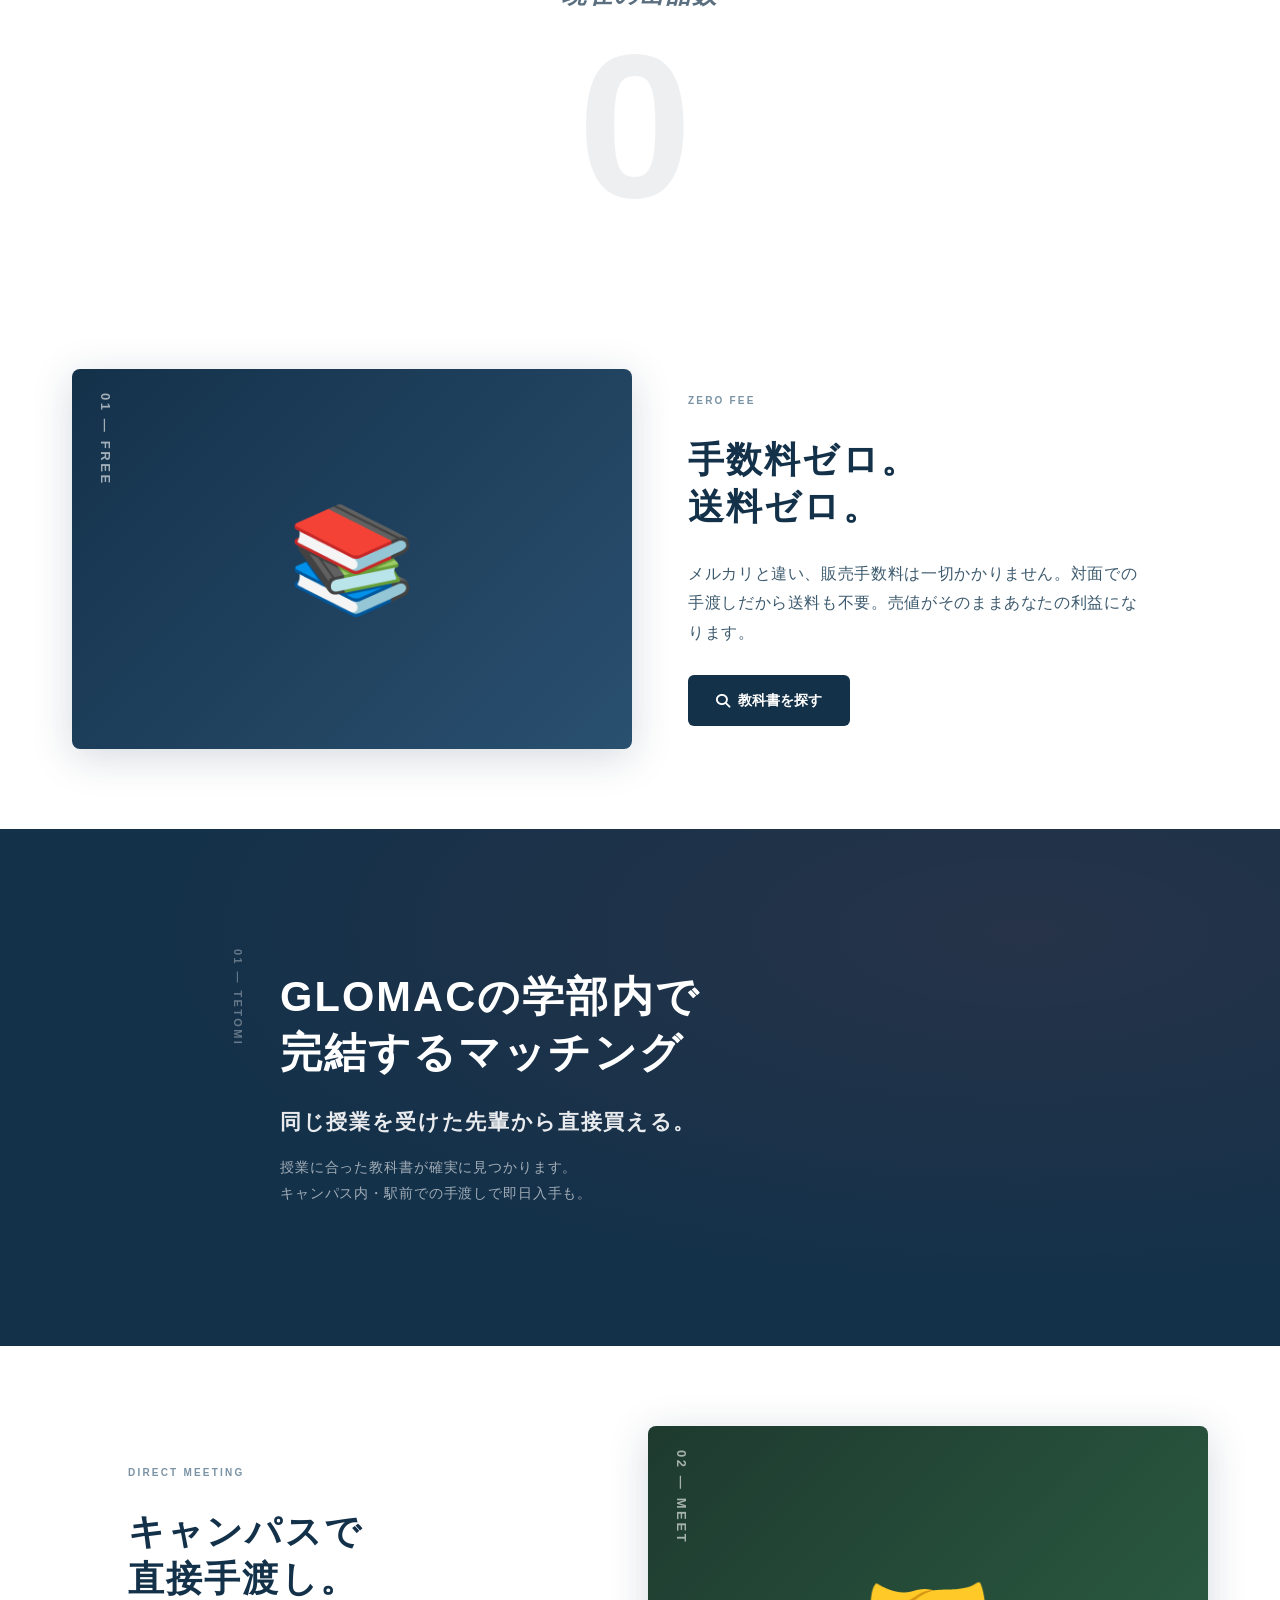
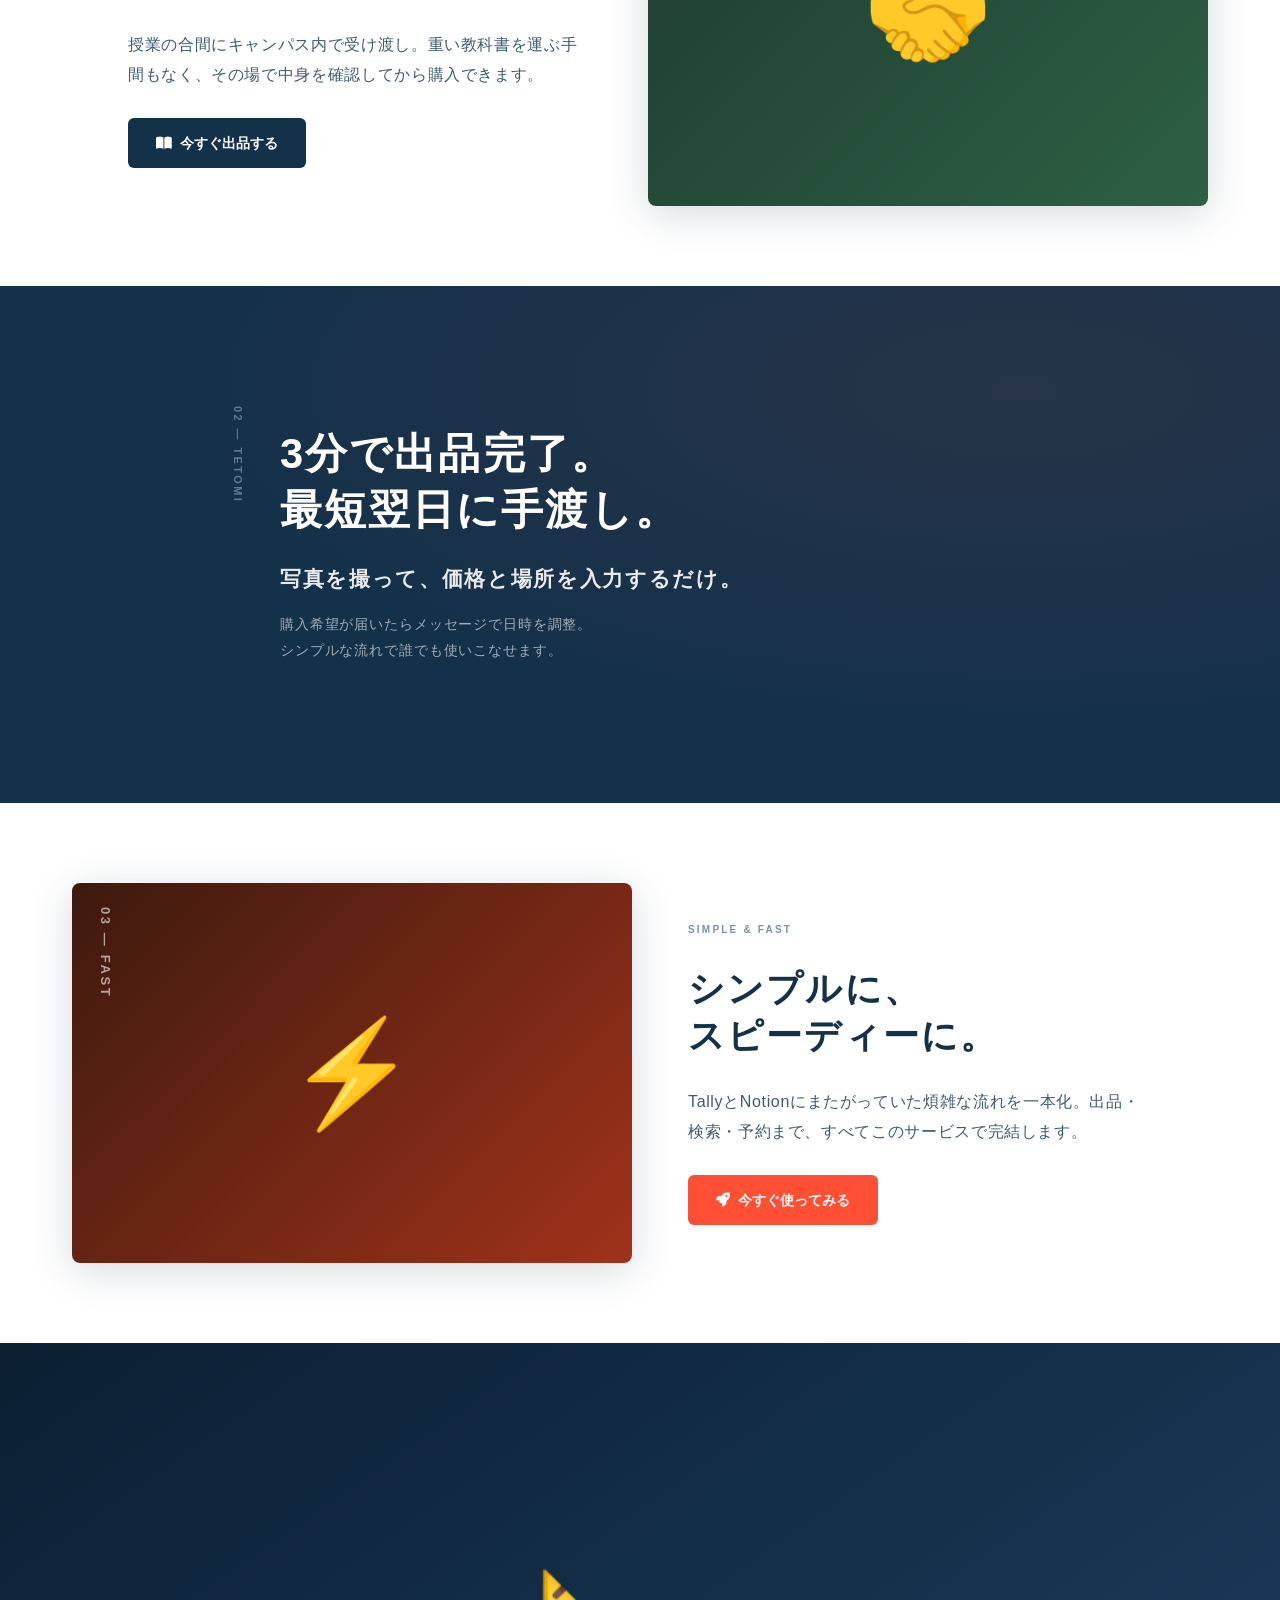
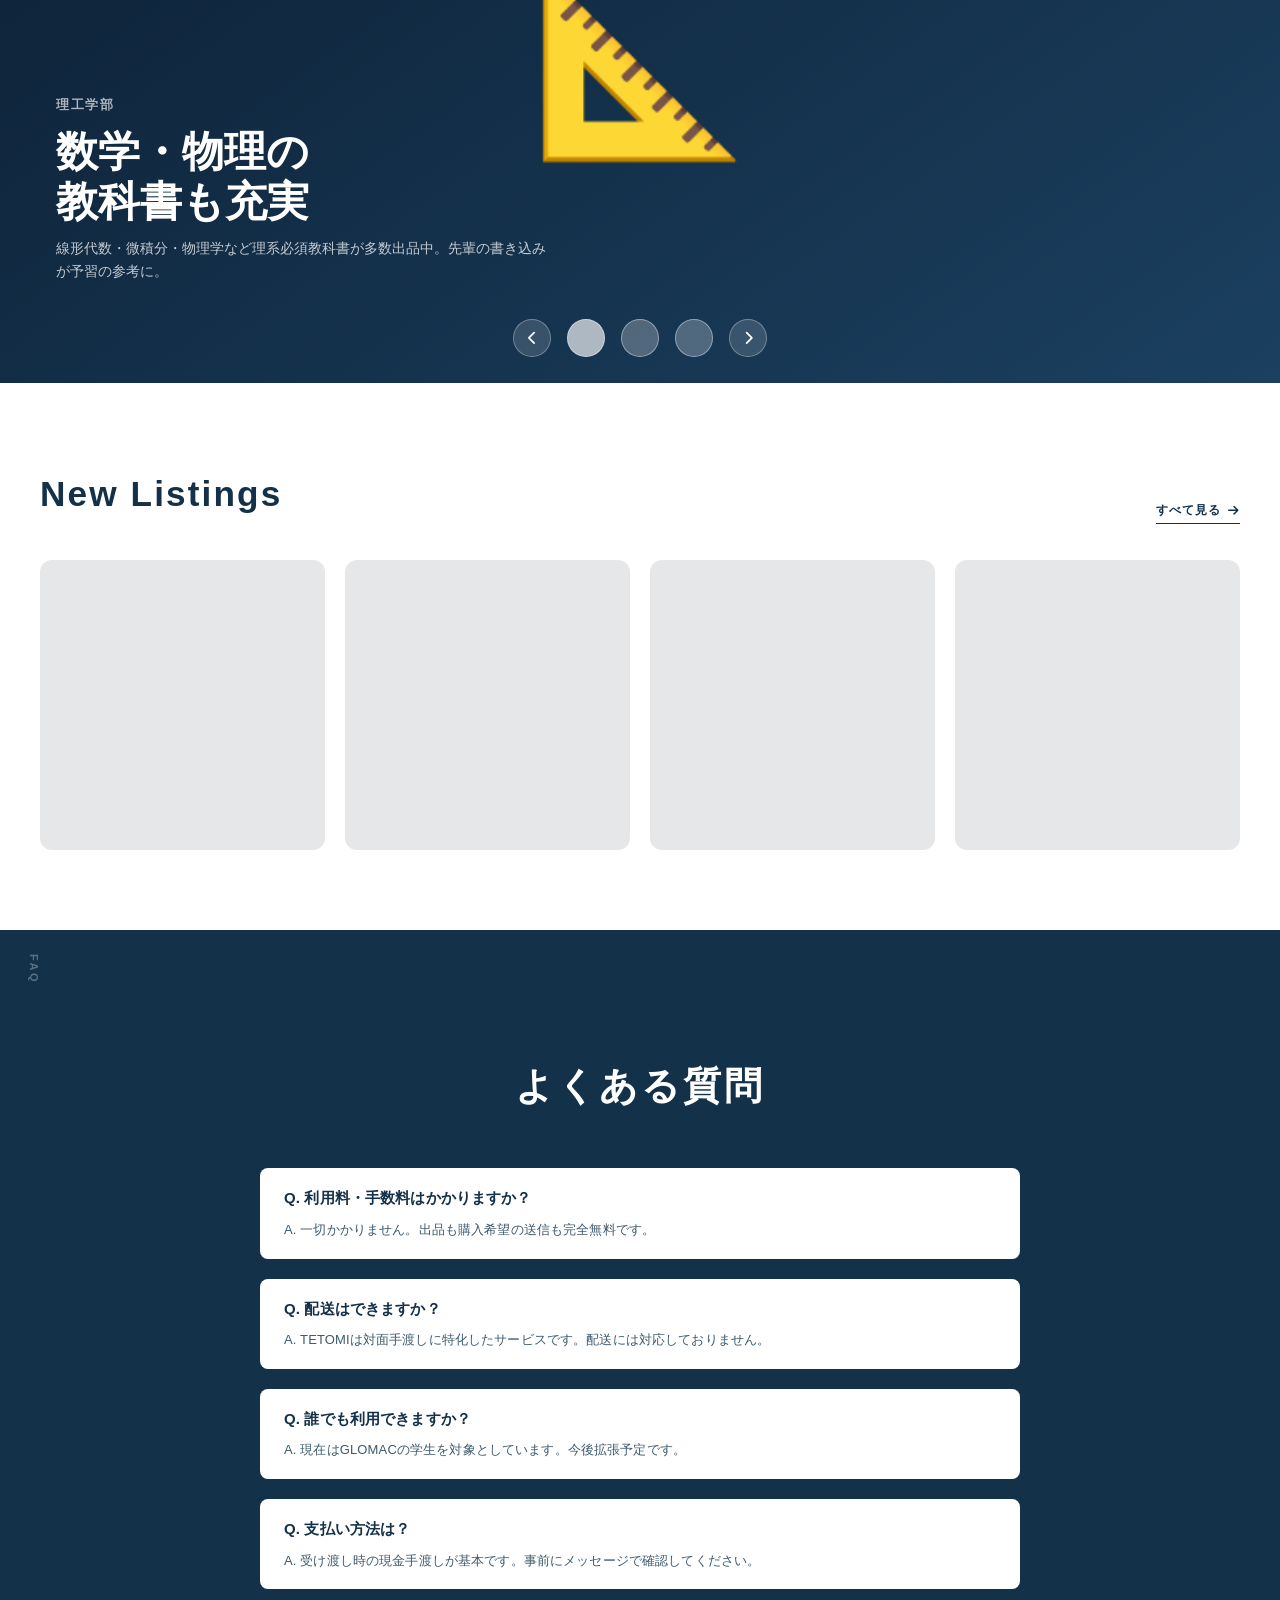
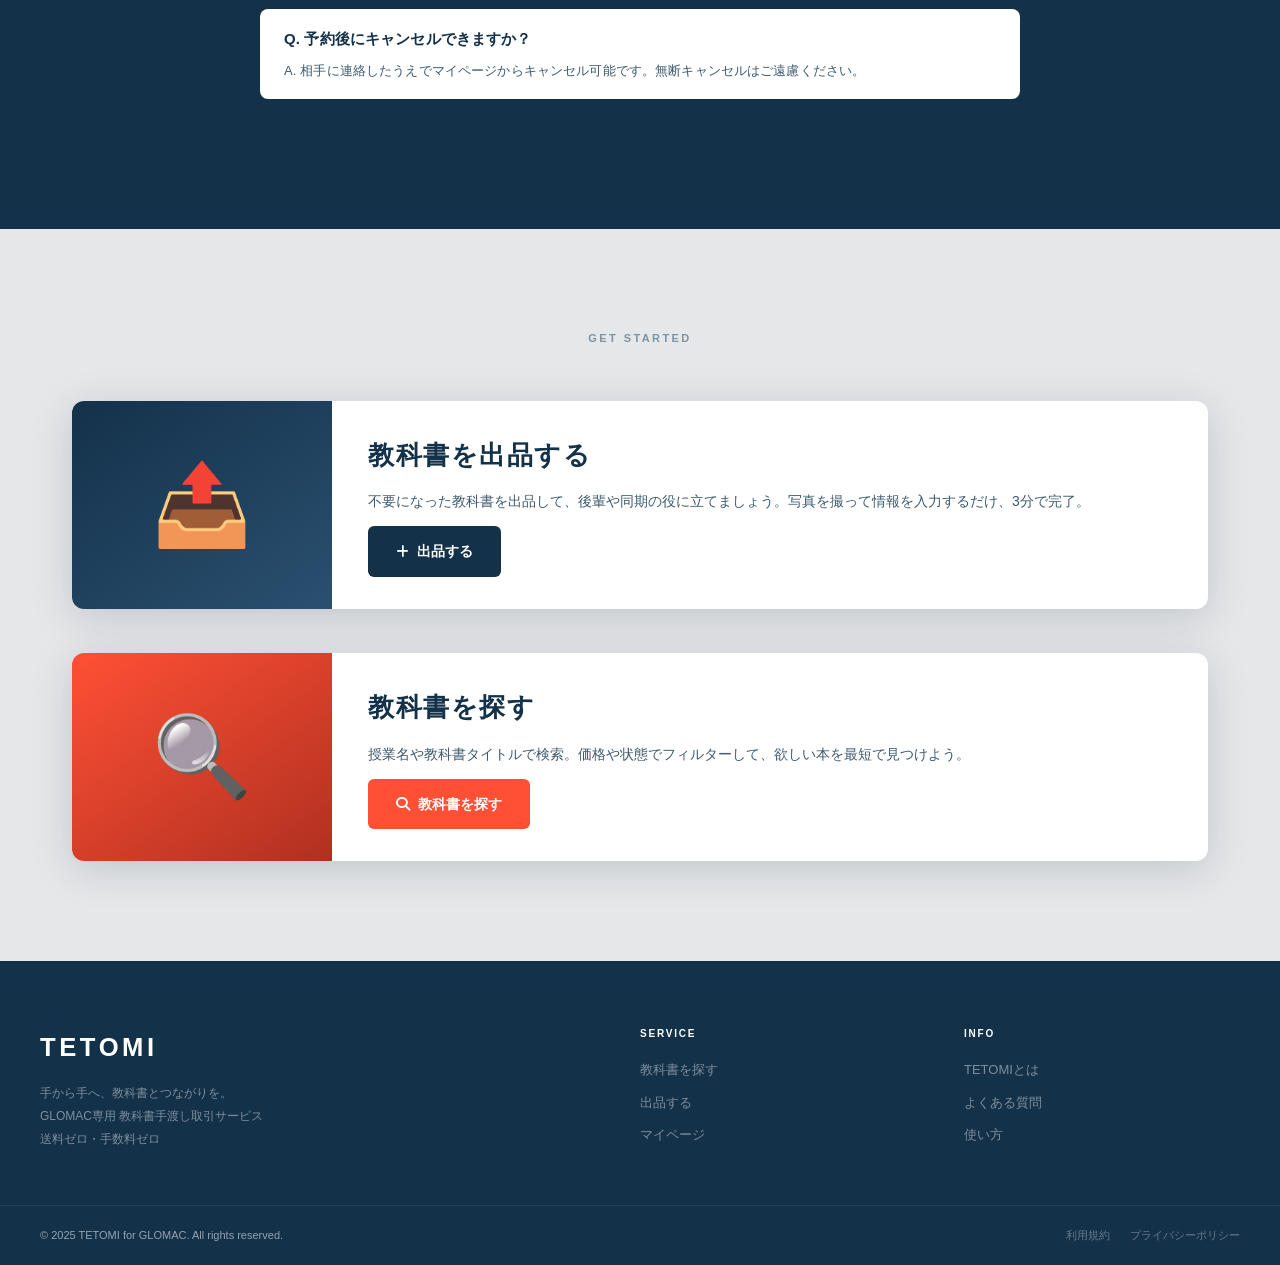
==== commit e92fa444: "Update index.html" ====
--- a/index.html
+++ b/index.html
@@ -10,6 +10,7 @@
   <link href="https://fonts.googleapis.com/css2?family=Raleway:ital,wght@0,300;0,400;0,500;0,600;0,700;0,800;0,900;1,700;1,800;1,900&family=Noto+Sans+JP:wght@300;400;500;700;900&display=swap" rel="stylesheet" />
   <link rel="stylesheet" href="https://cdn.jsdelivr.net/npm/@fortawesome/fontawesome-free@6.4.0/css/all.min.css" />
   <link rel="stylesheet" href="style.css" />
+  <script src="app.js"></script>
   <style>
     /* ===================================================
        INDEX PAGE STYLES
@@ -453,7 +454,7 @@
   <div class="hero-bg-overlay"></div>
   <div class="hero-inner">
     <p class="hero-eyebrow">【GLOMAC専用】教科書取引サービス</p>
-    <img src="images/tetomi-logo.webp" alt="TETOMI" class="hero-logo-img"
+    <img src="/tetomi-logo.webp" alt="TETOMI" class="hero-logo-img"
          onerror="this.style.display='none'" />
     <h1 class="hero-h1">
       手から手へ、<br />
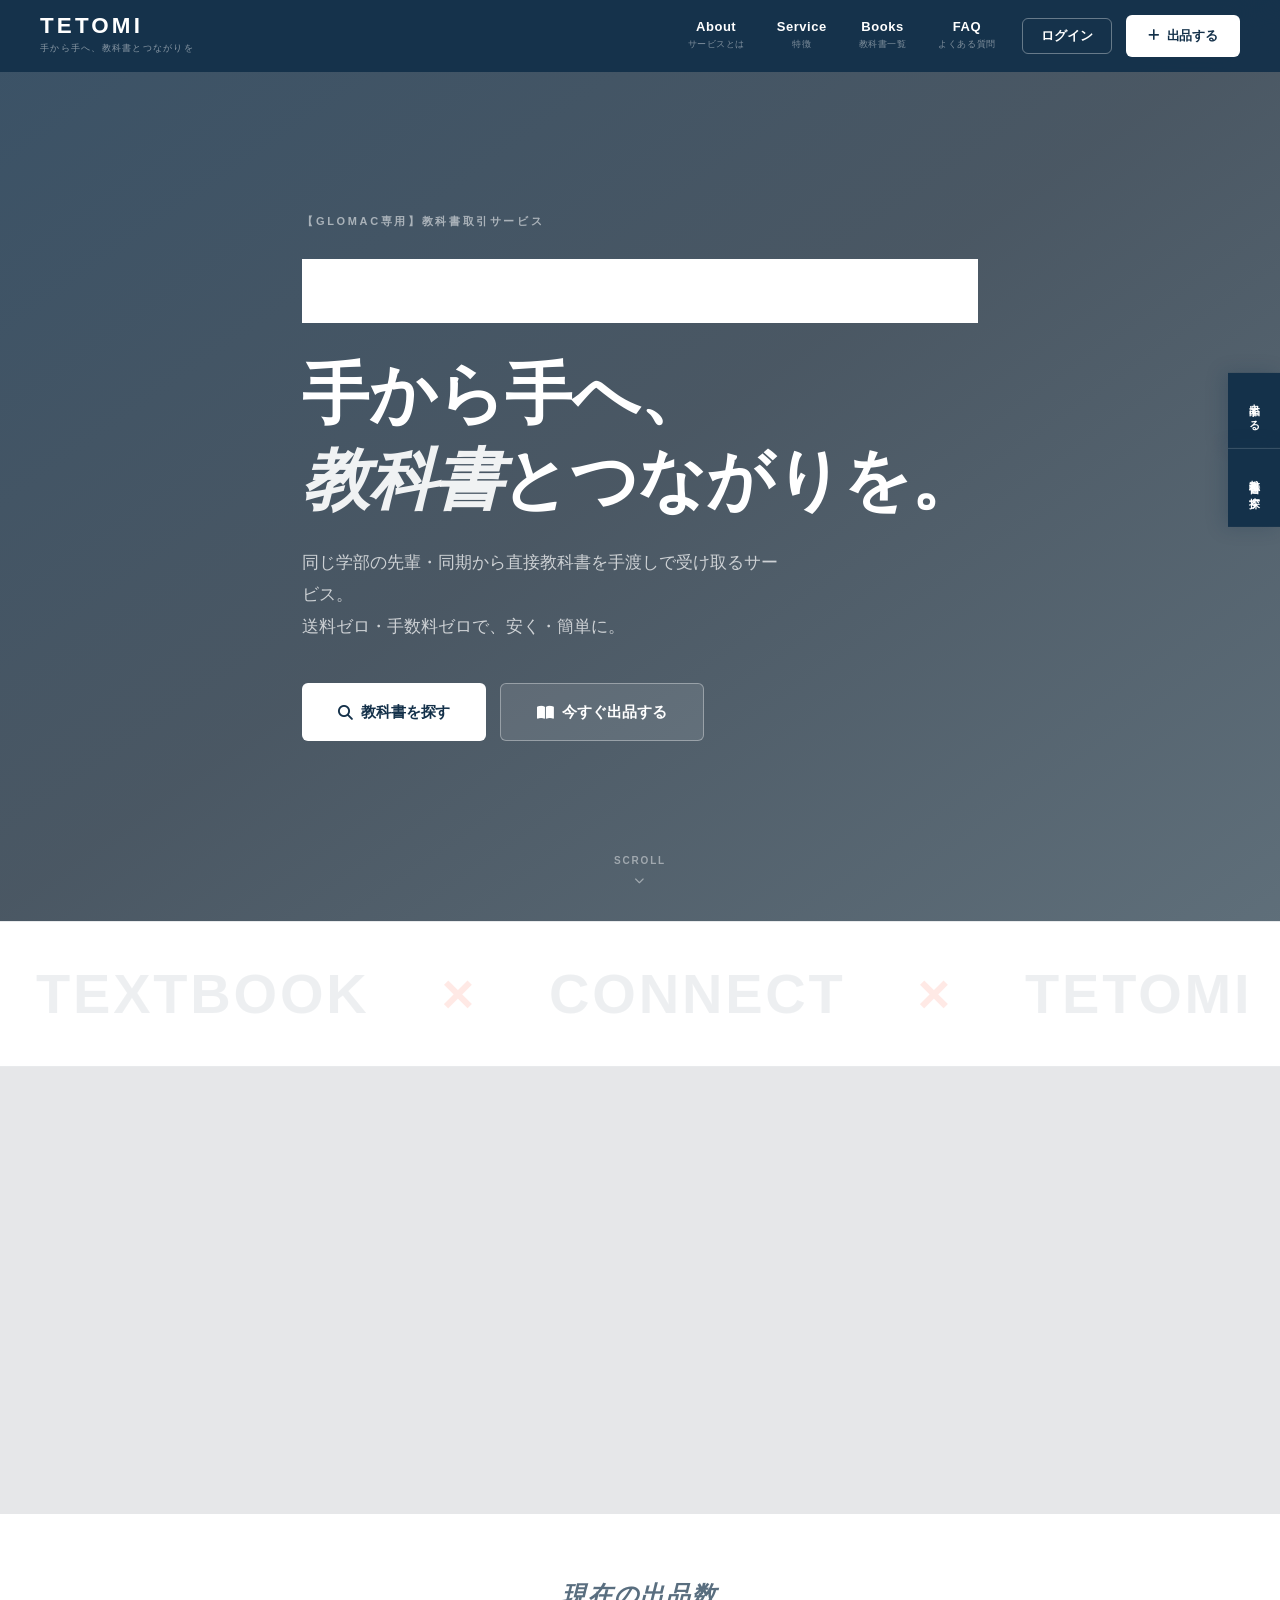
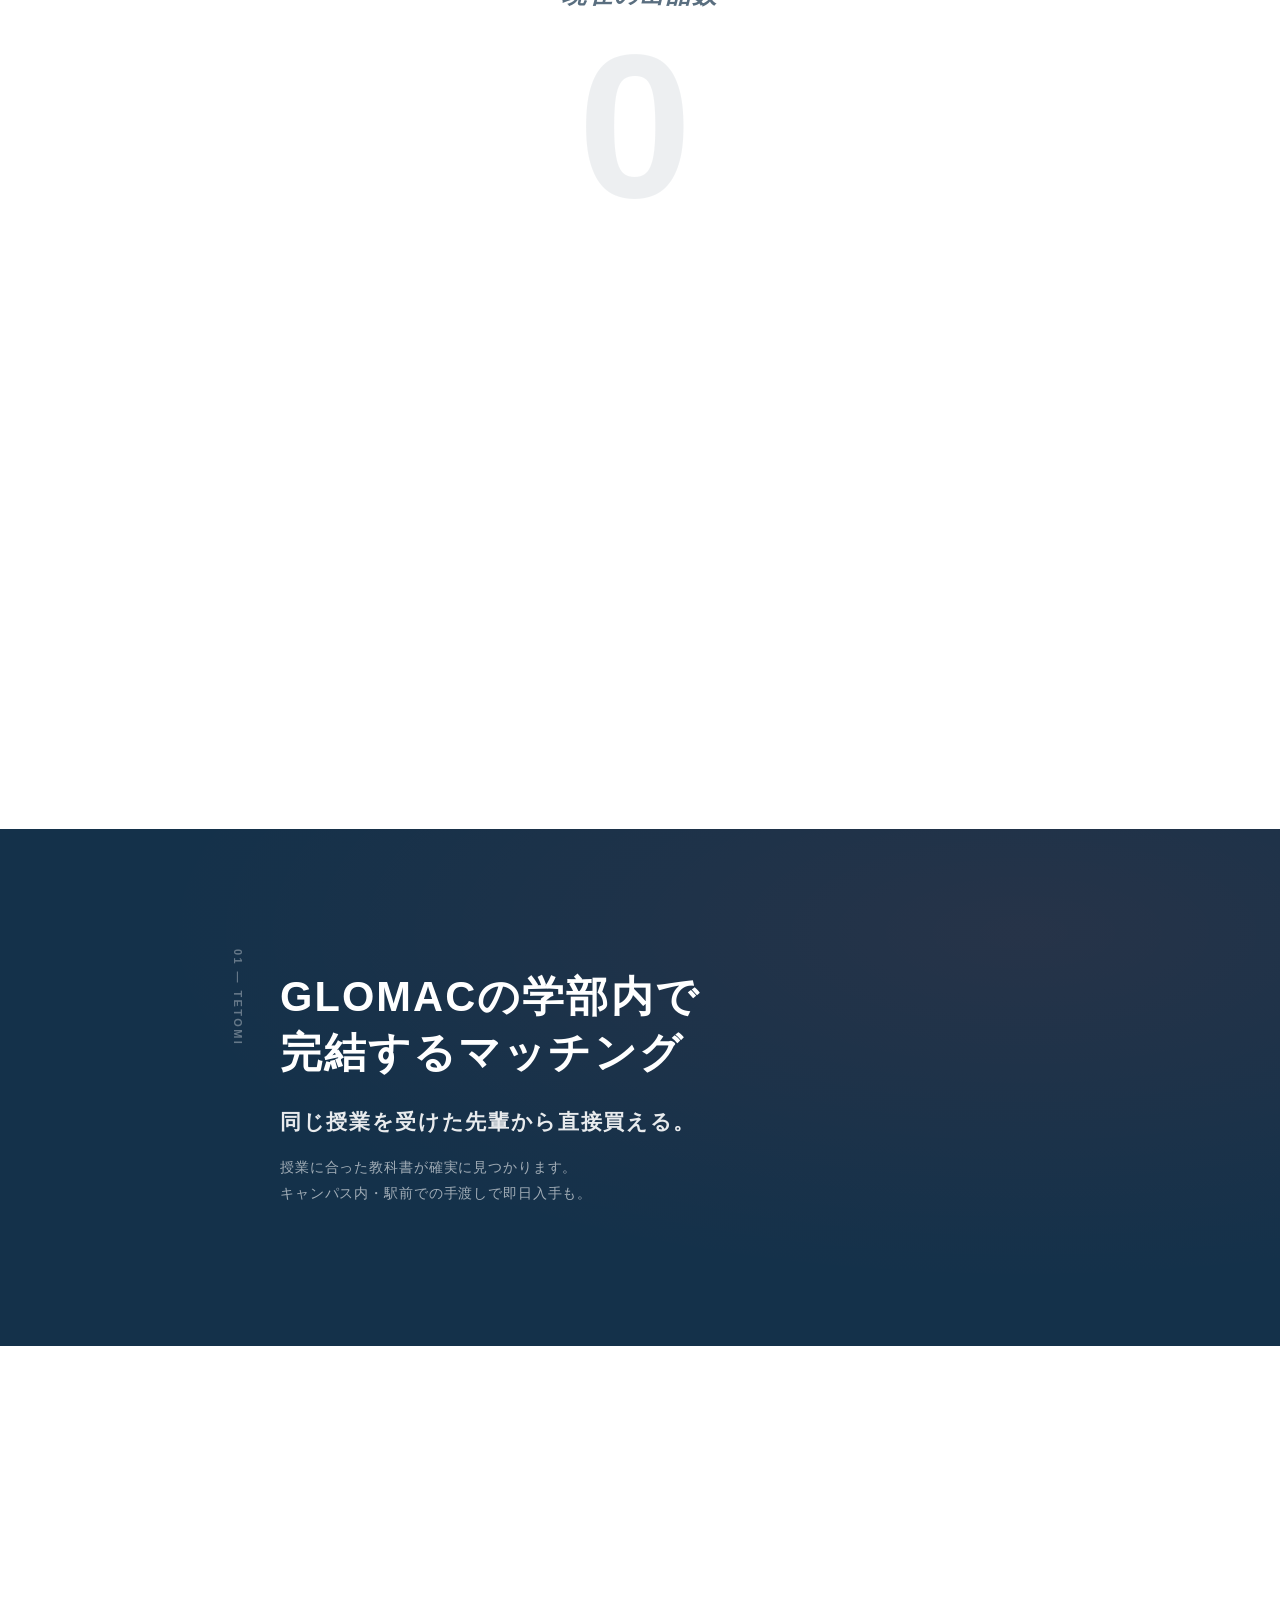
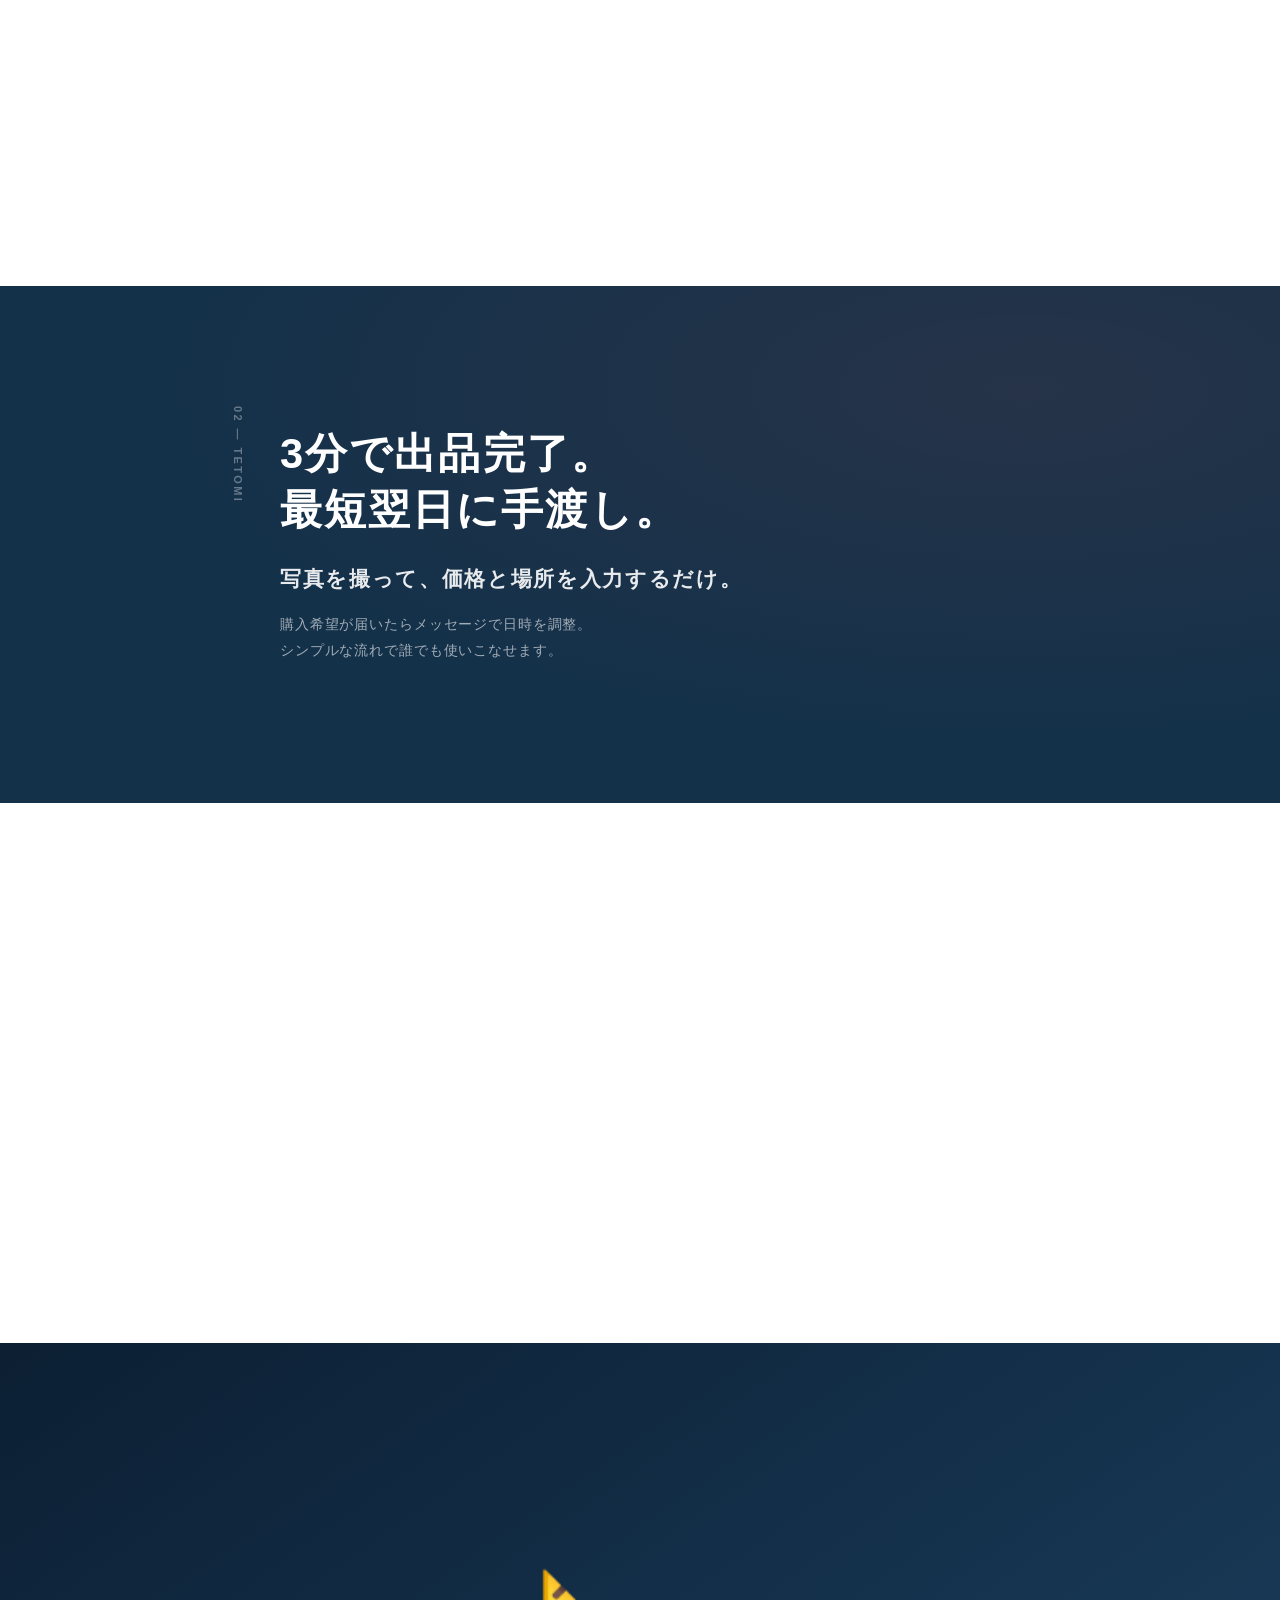
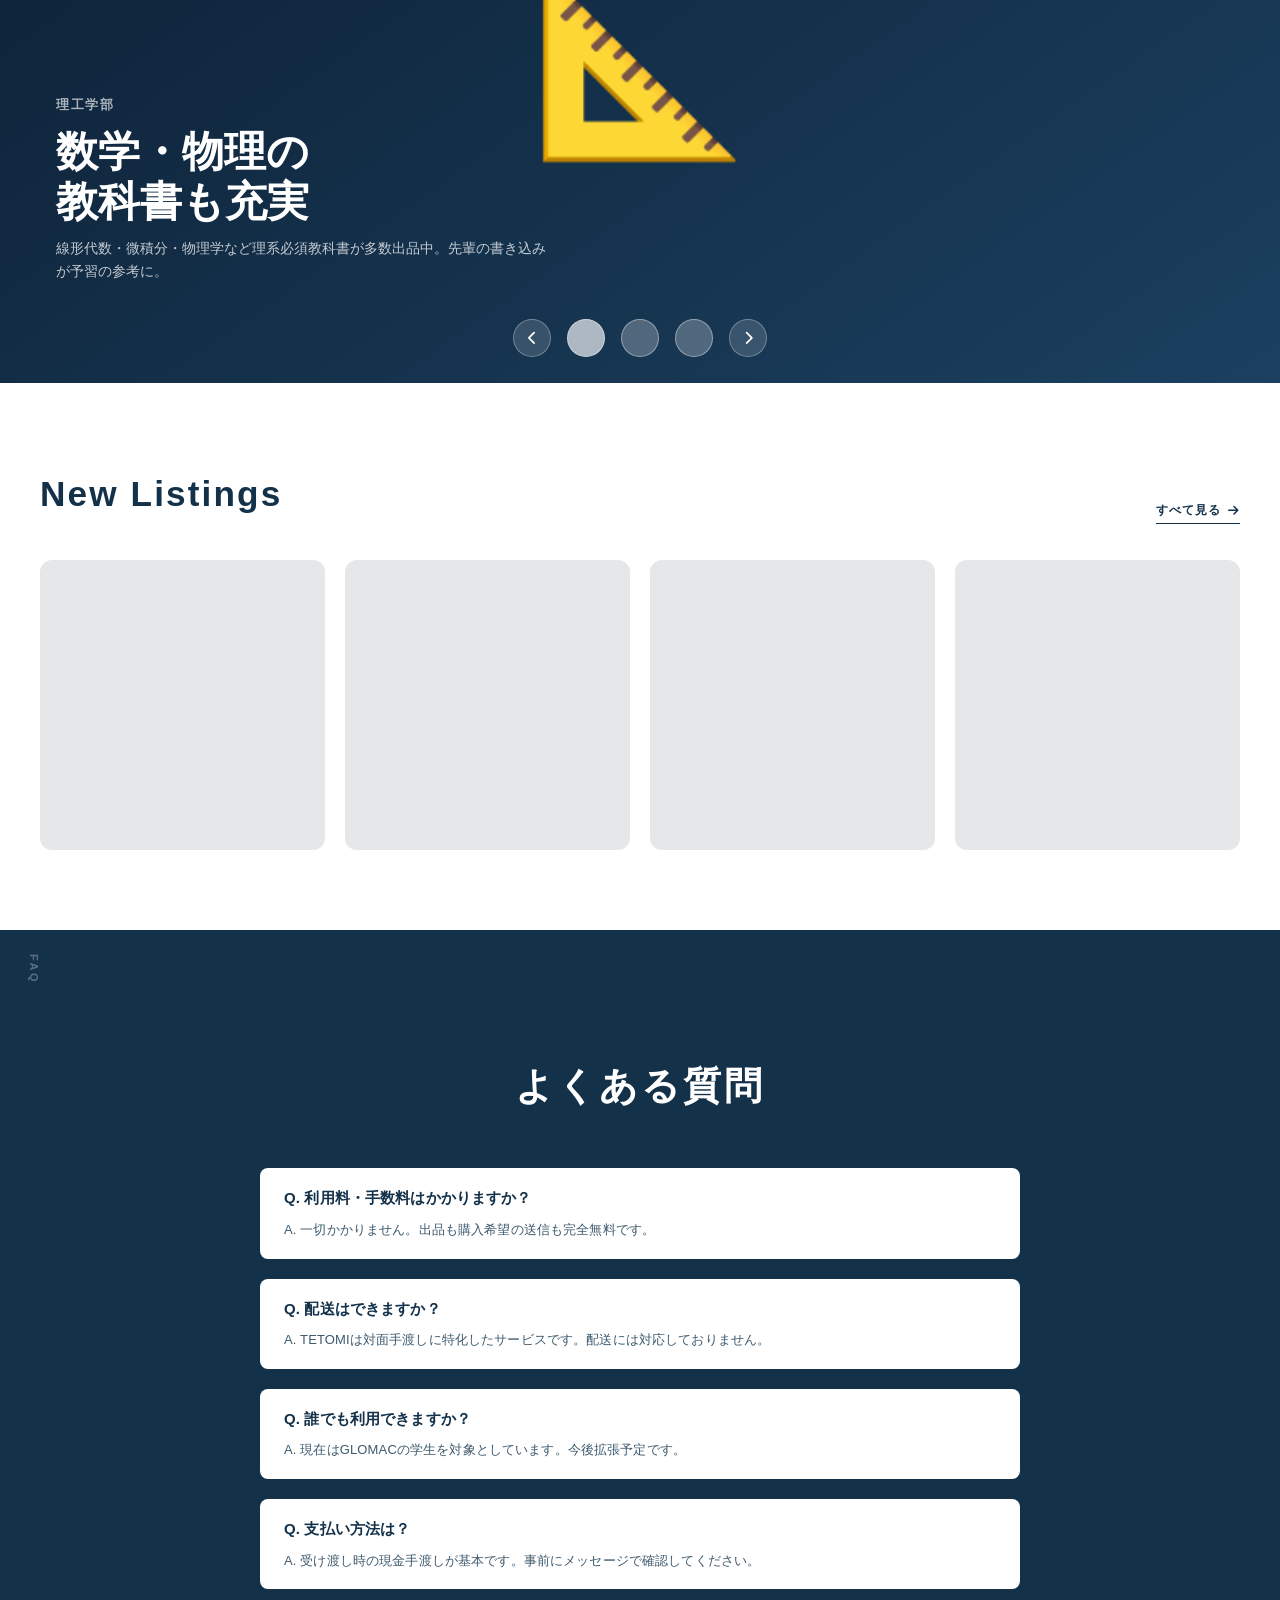
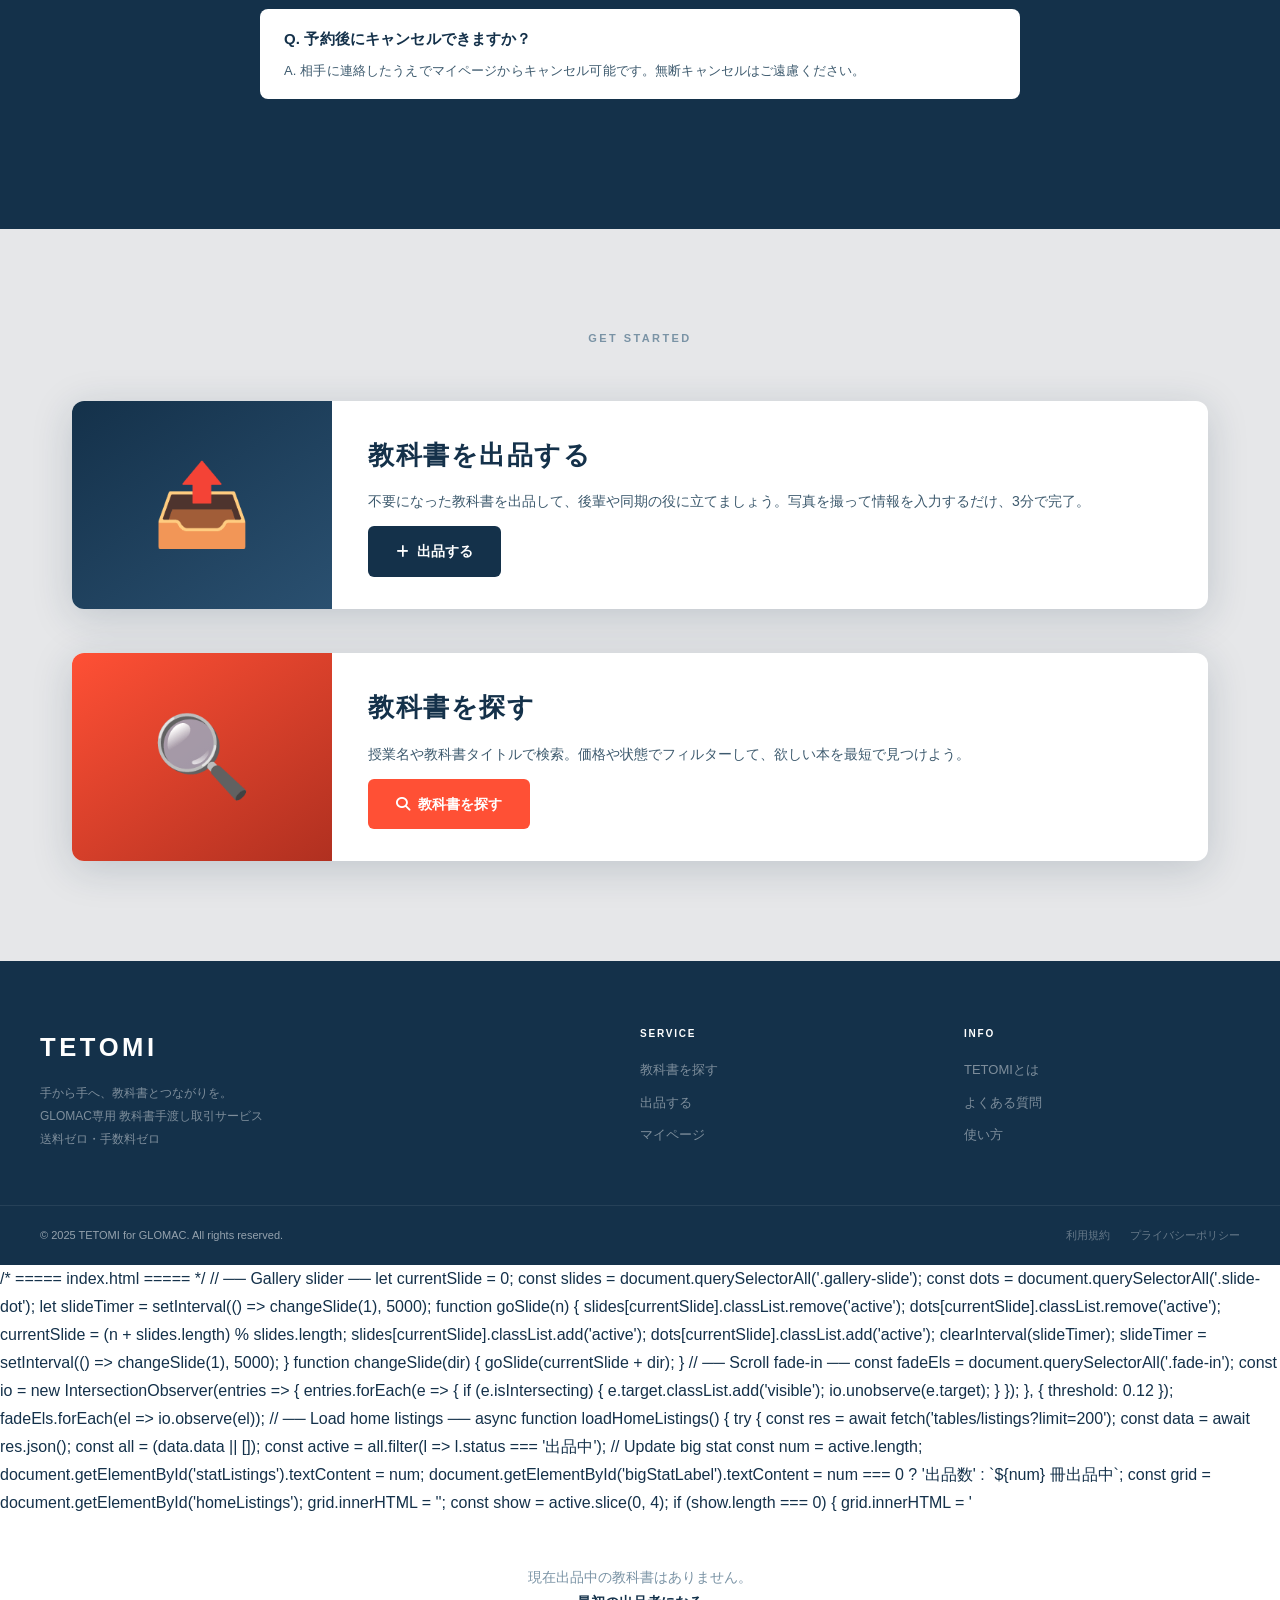
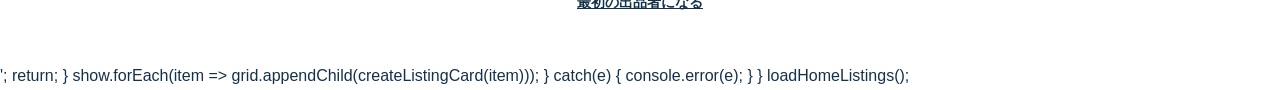
==== commit dbfd2c61: "Update index.html" ====
--- a/index.html
+++ b/index.html
@@ -831,8 +831,8 @@
 
 <div class="toast hidden" id="toast"></div>
 
-<script src="js/app.js"></script>
-<script>
+<script src="app.js"></script>
+<html>
 /* ===== index.html ===== */
 
 // ── Gallery slider ──
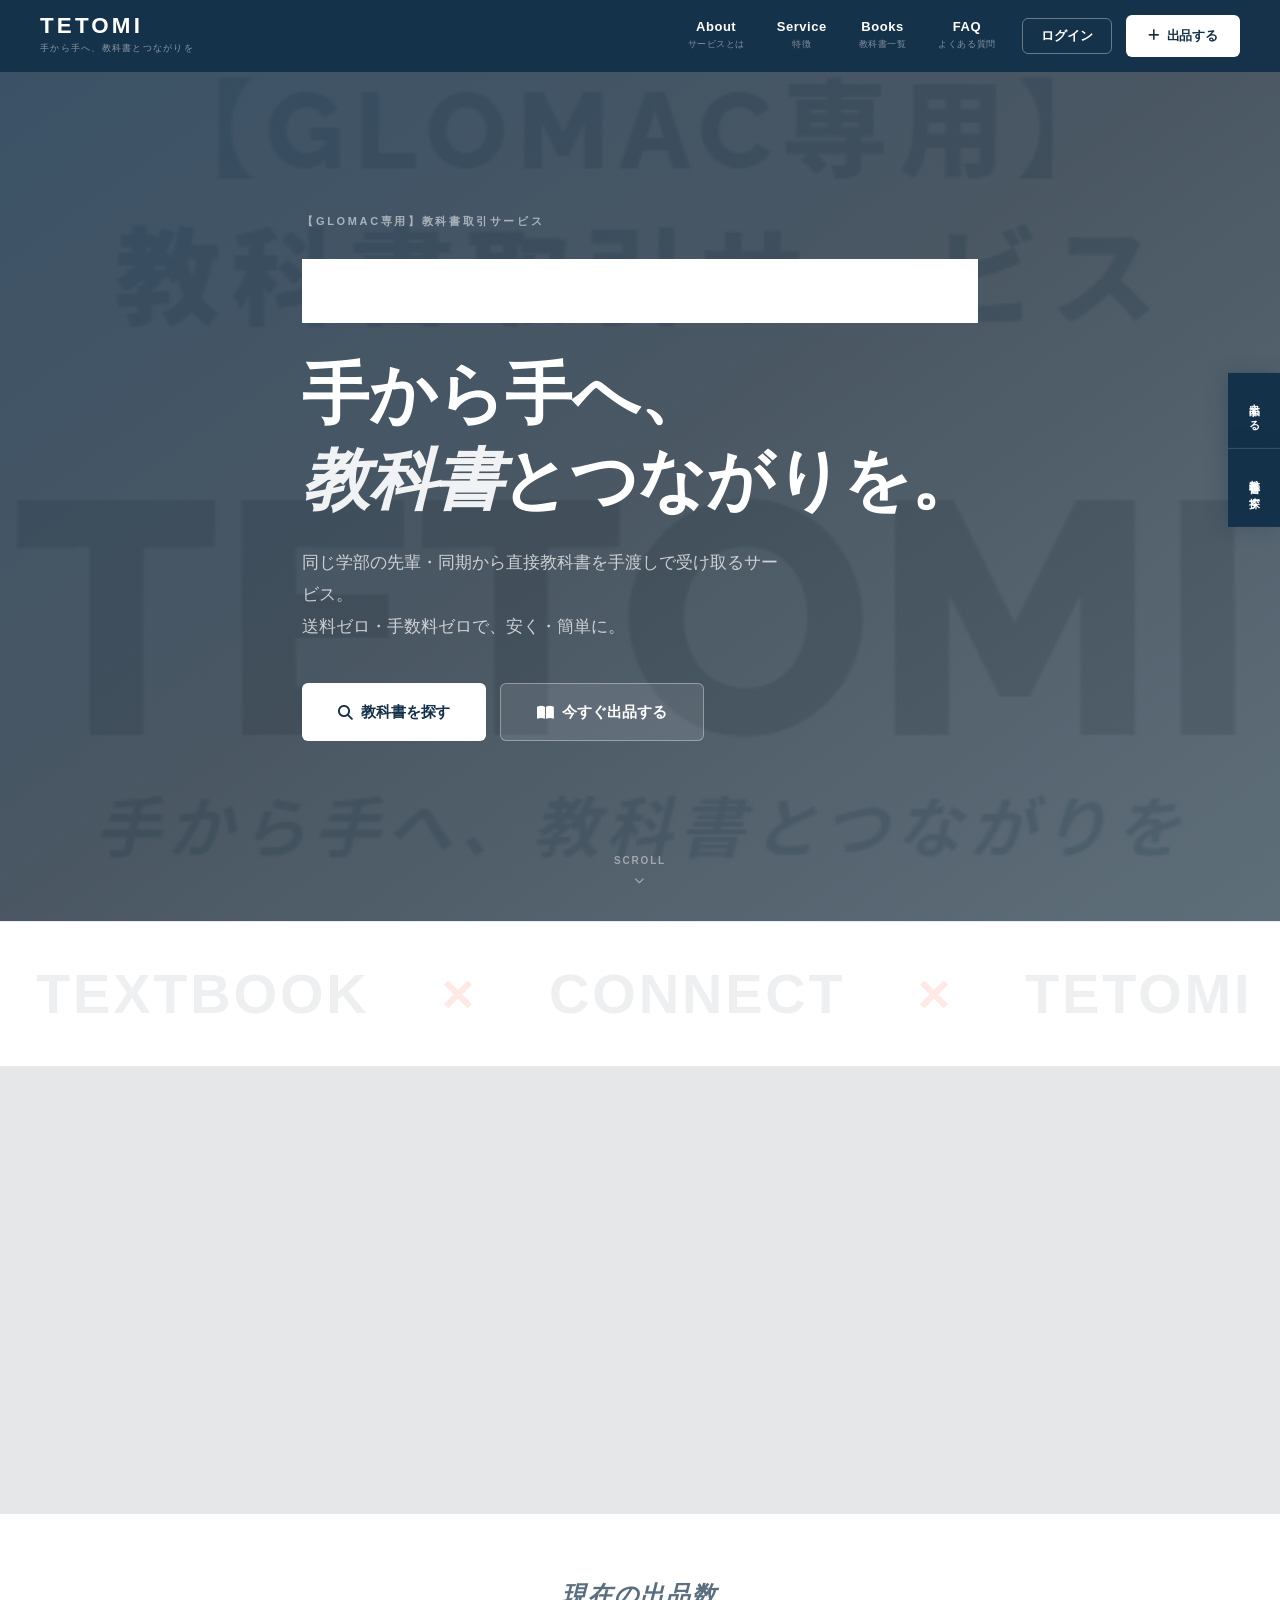
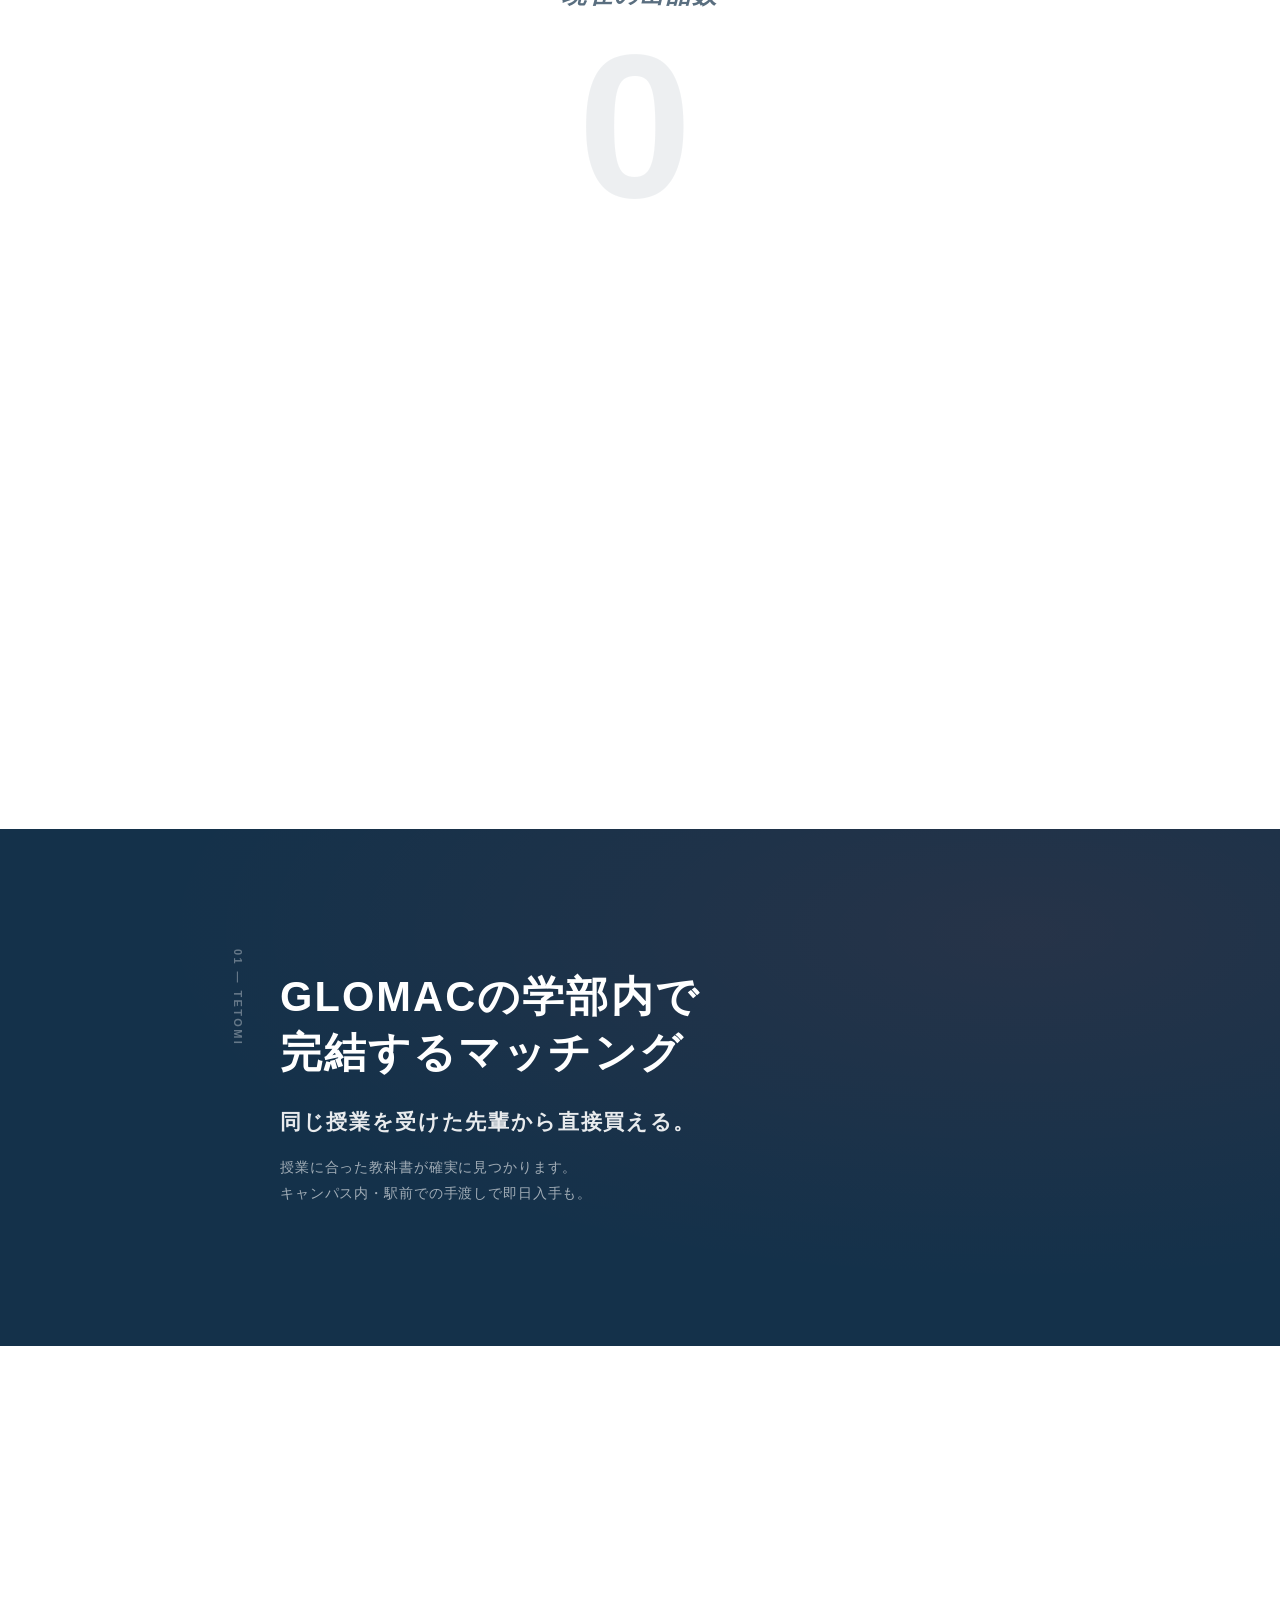
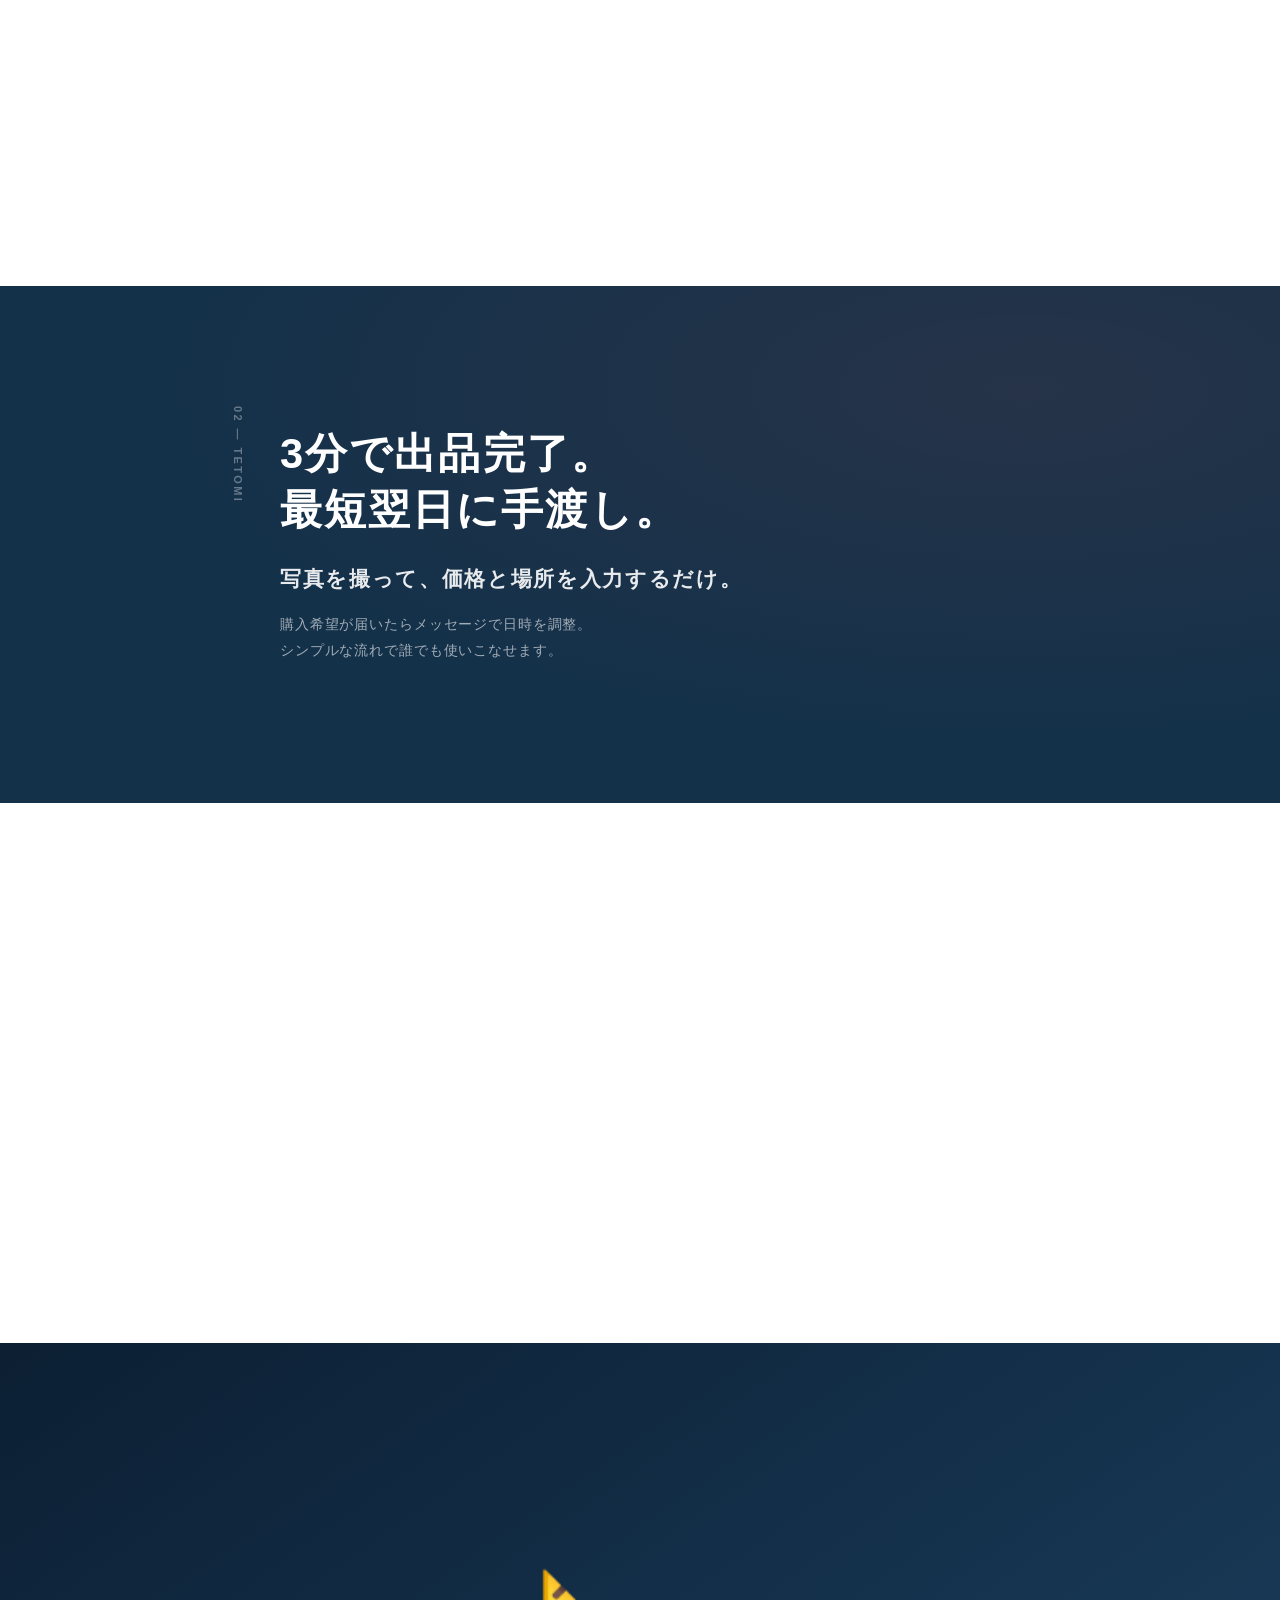
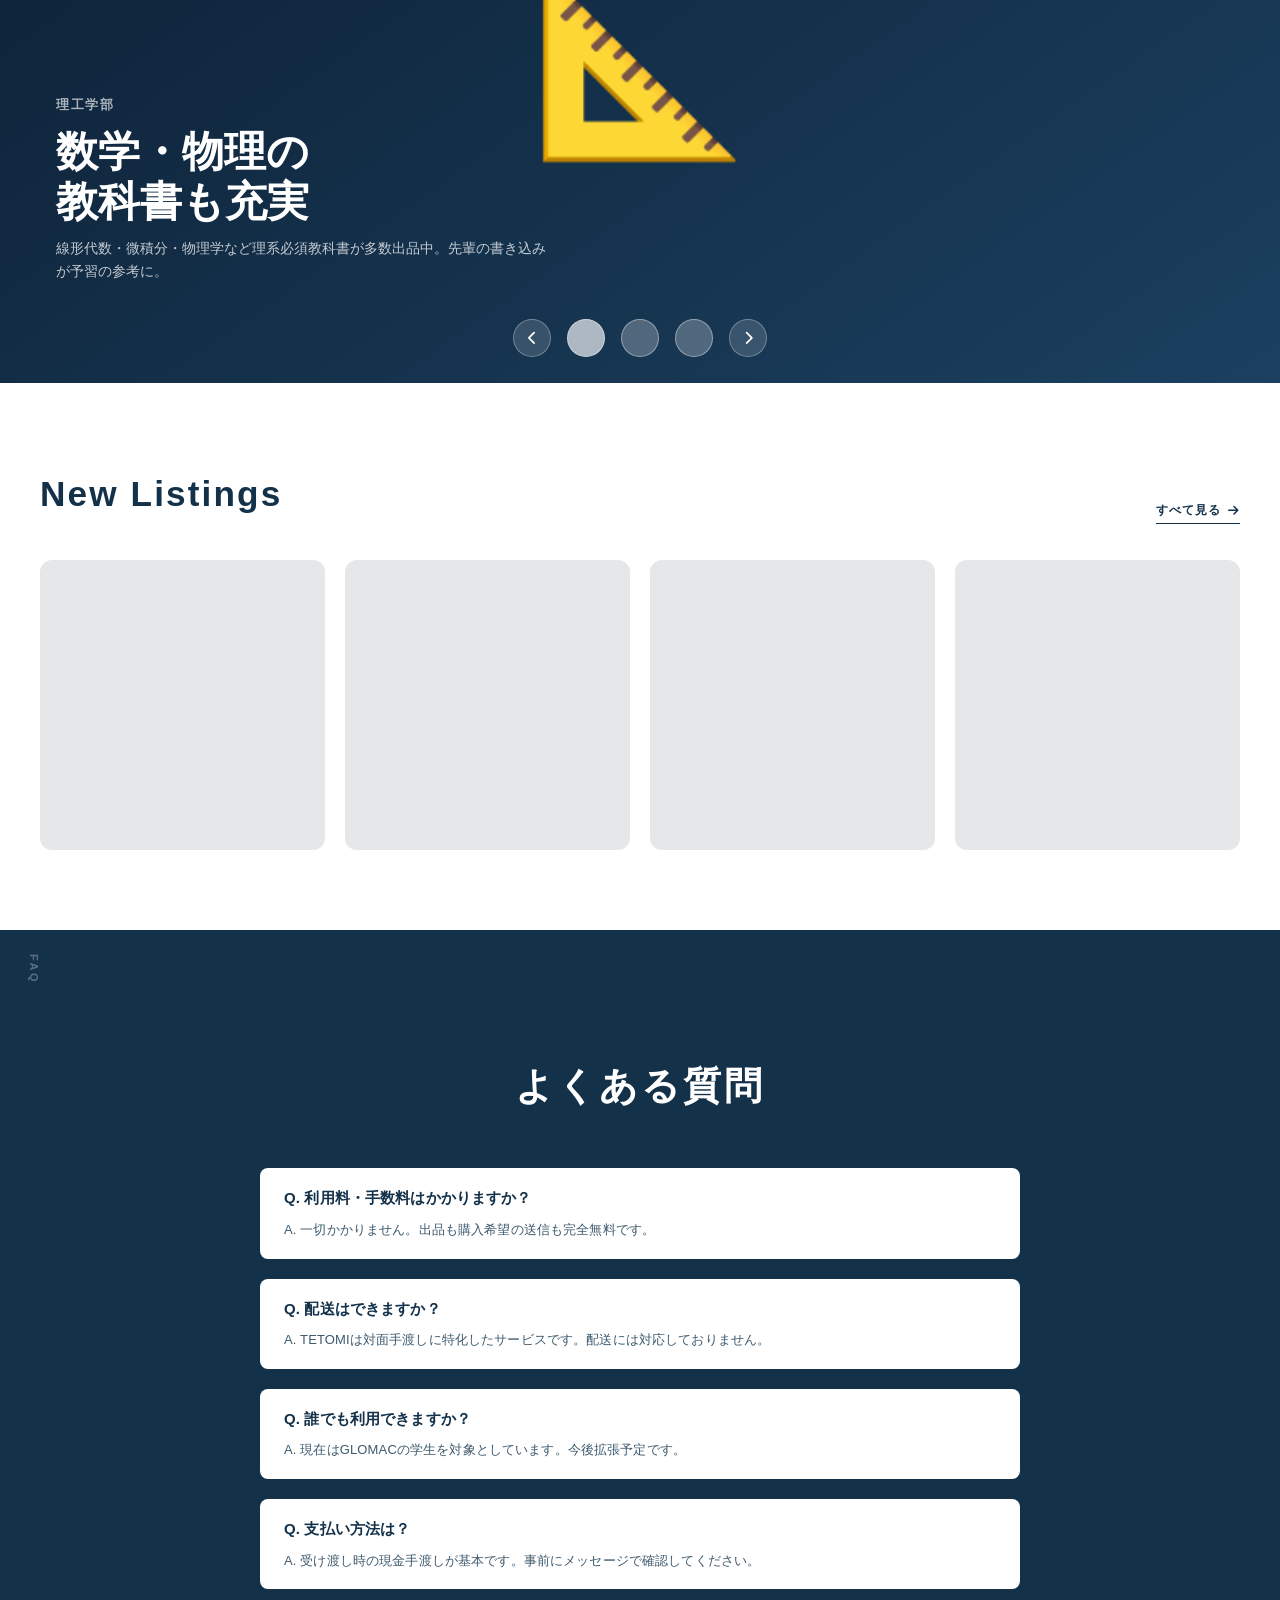
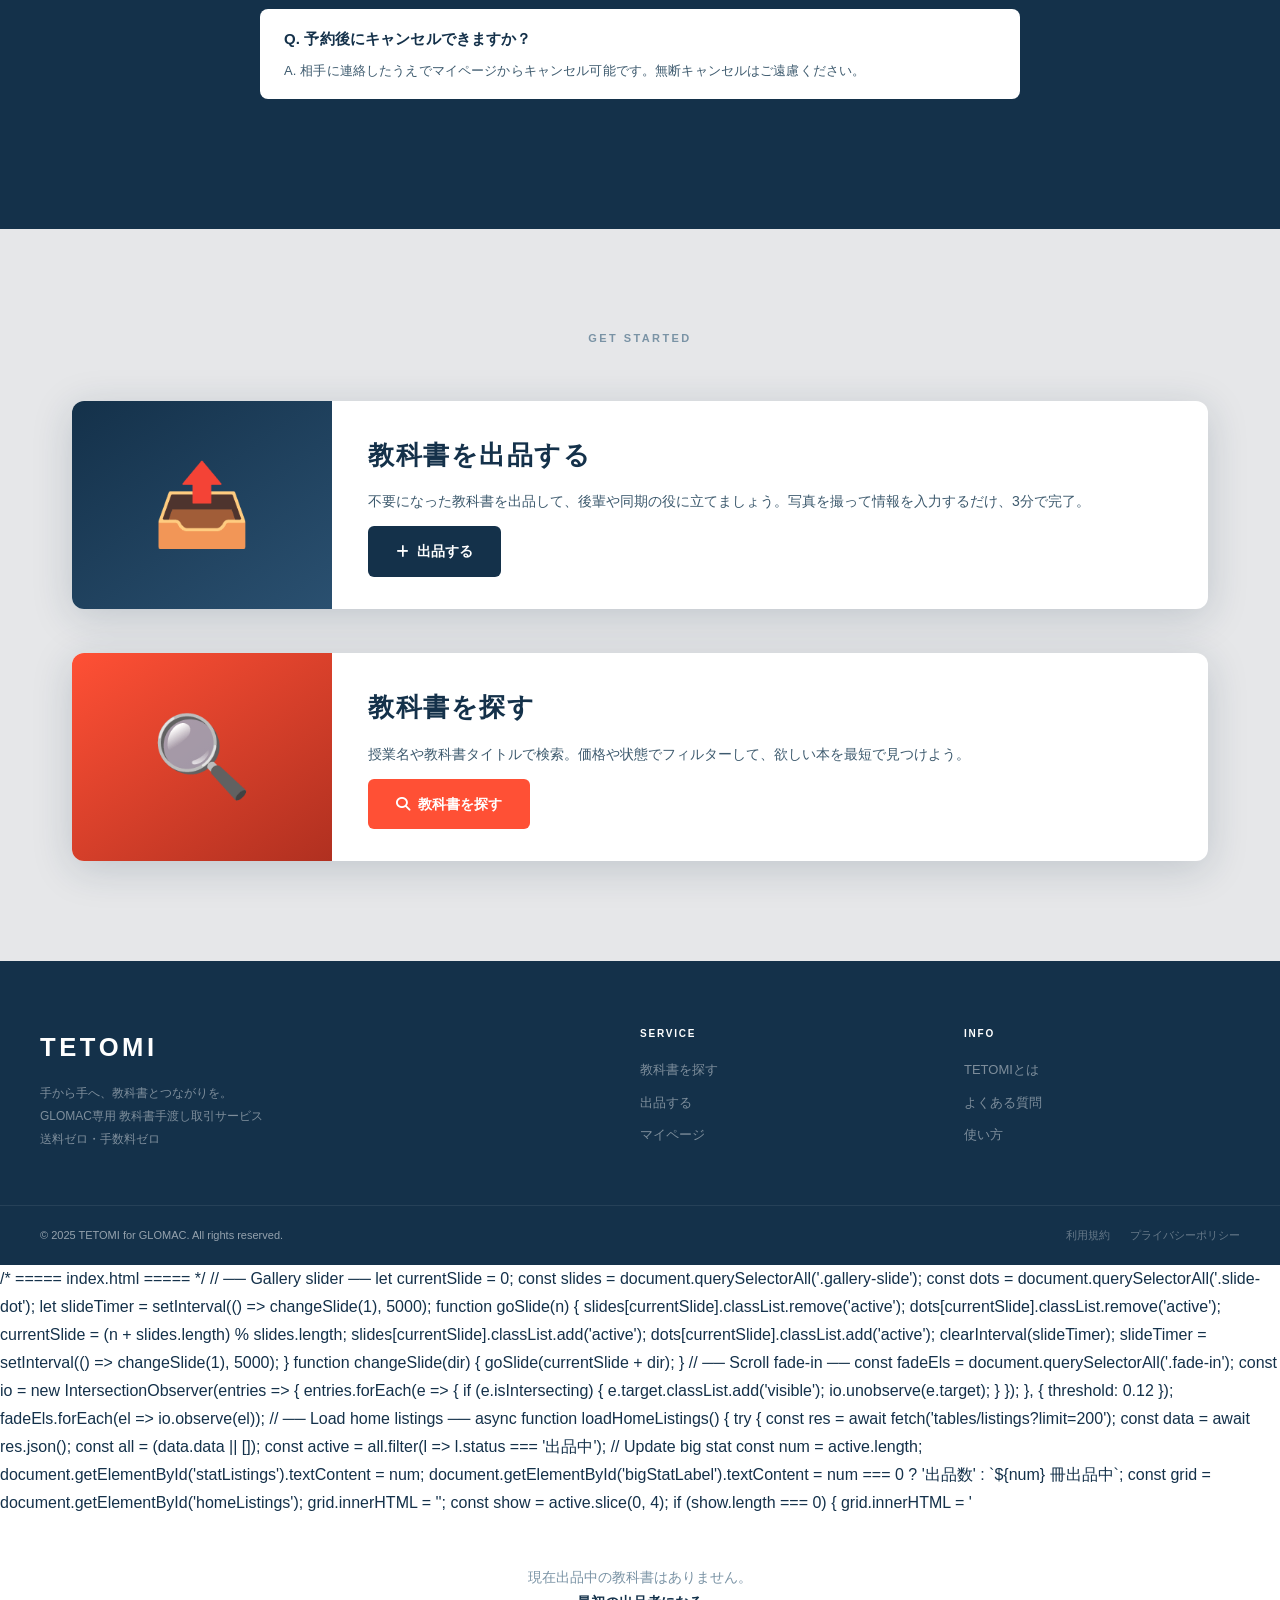
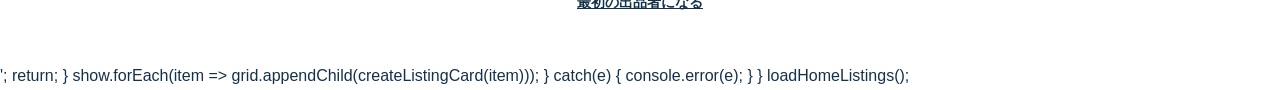
==== commit c364631c: "Update index.html" ====
--- a/index.html
+++ b/index.html
@@ -28,7 +28,7 @@
     }
     .hero-bg-img {
       position: absolute; inset: 0;
-      background-image: url('images/tetomi-hero.webp');
+      background-image: url('tetomi-hero.webp');
       background-size: cover; background-position: center;
       opacity: 0.18; z-index: 1;
     }
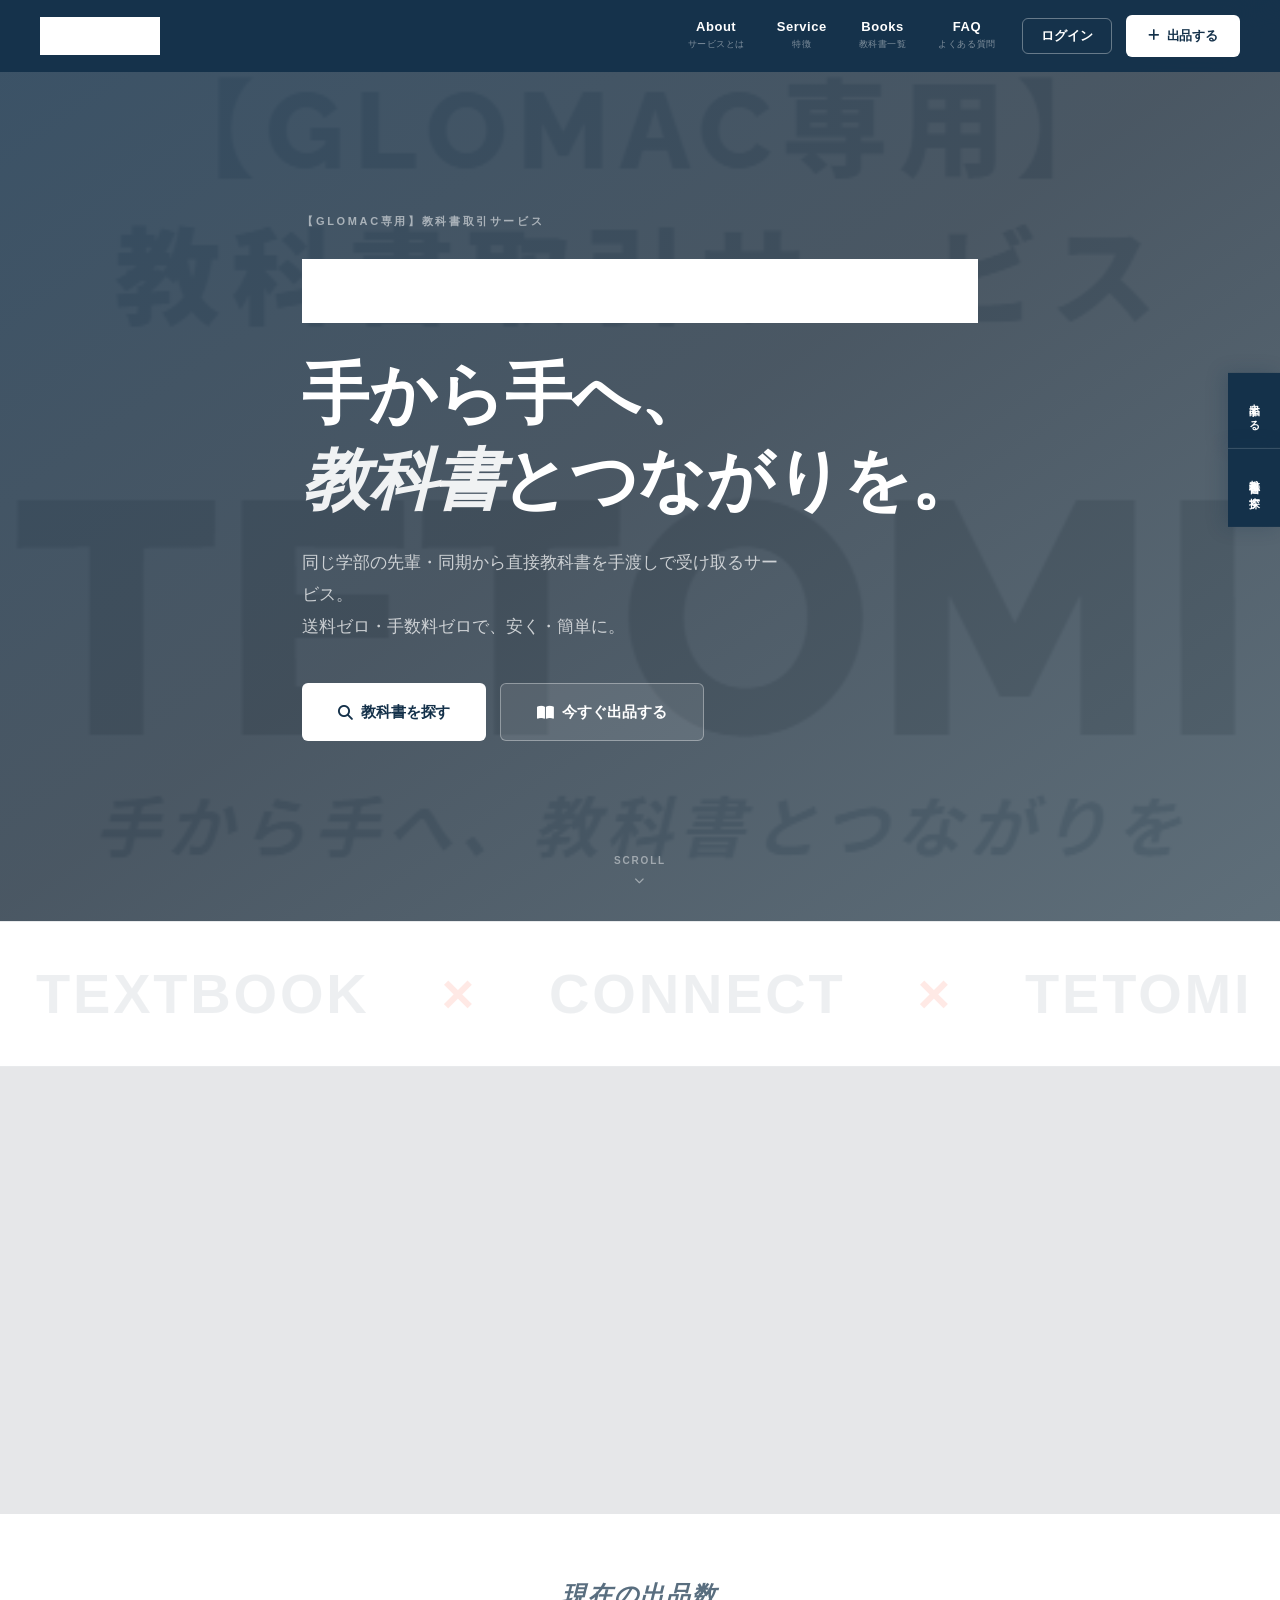
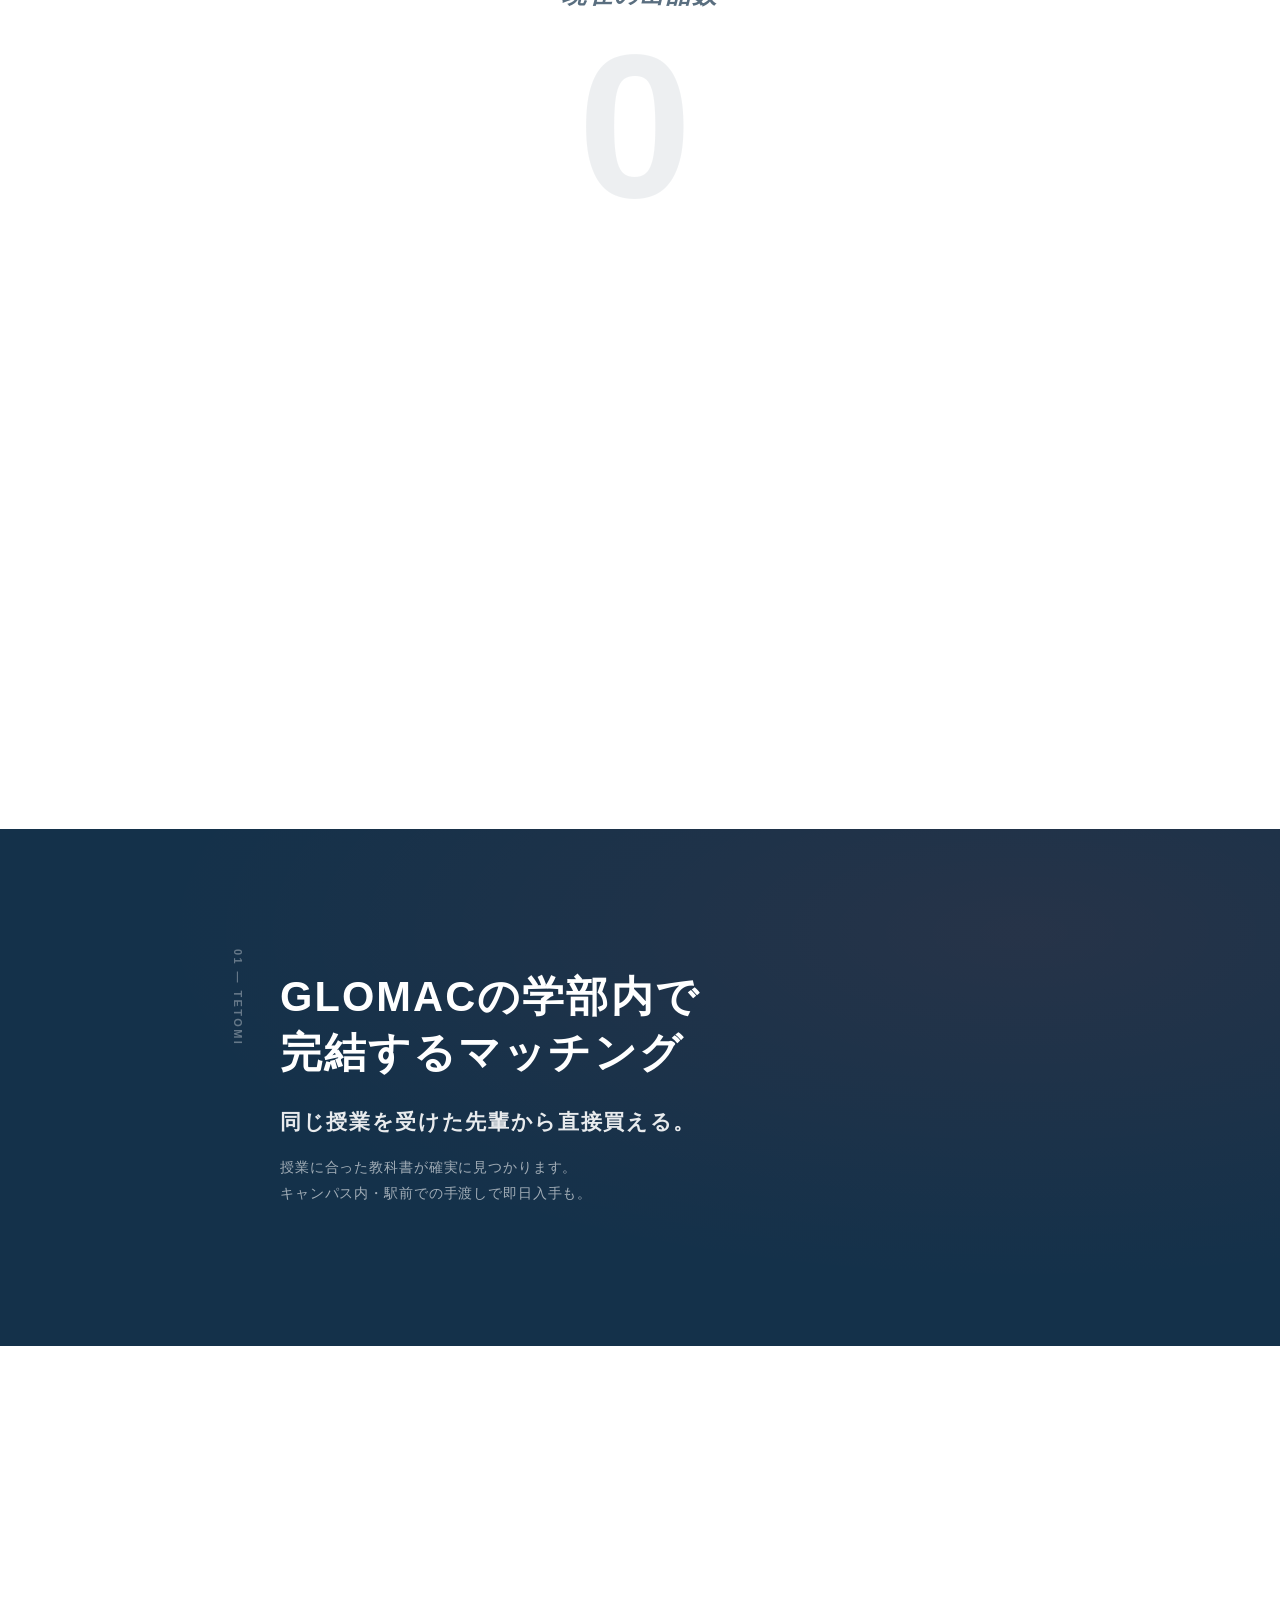
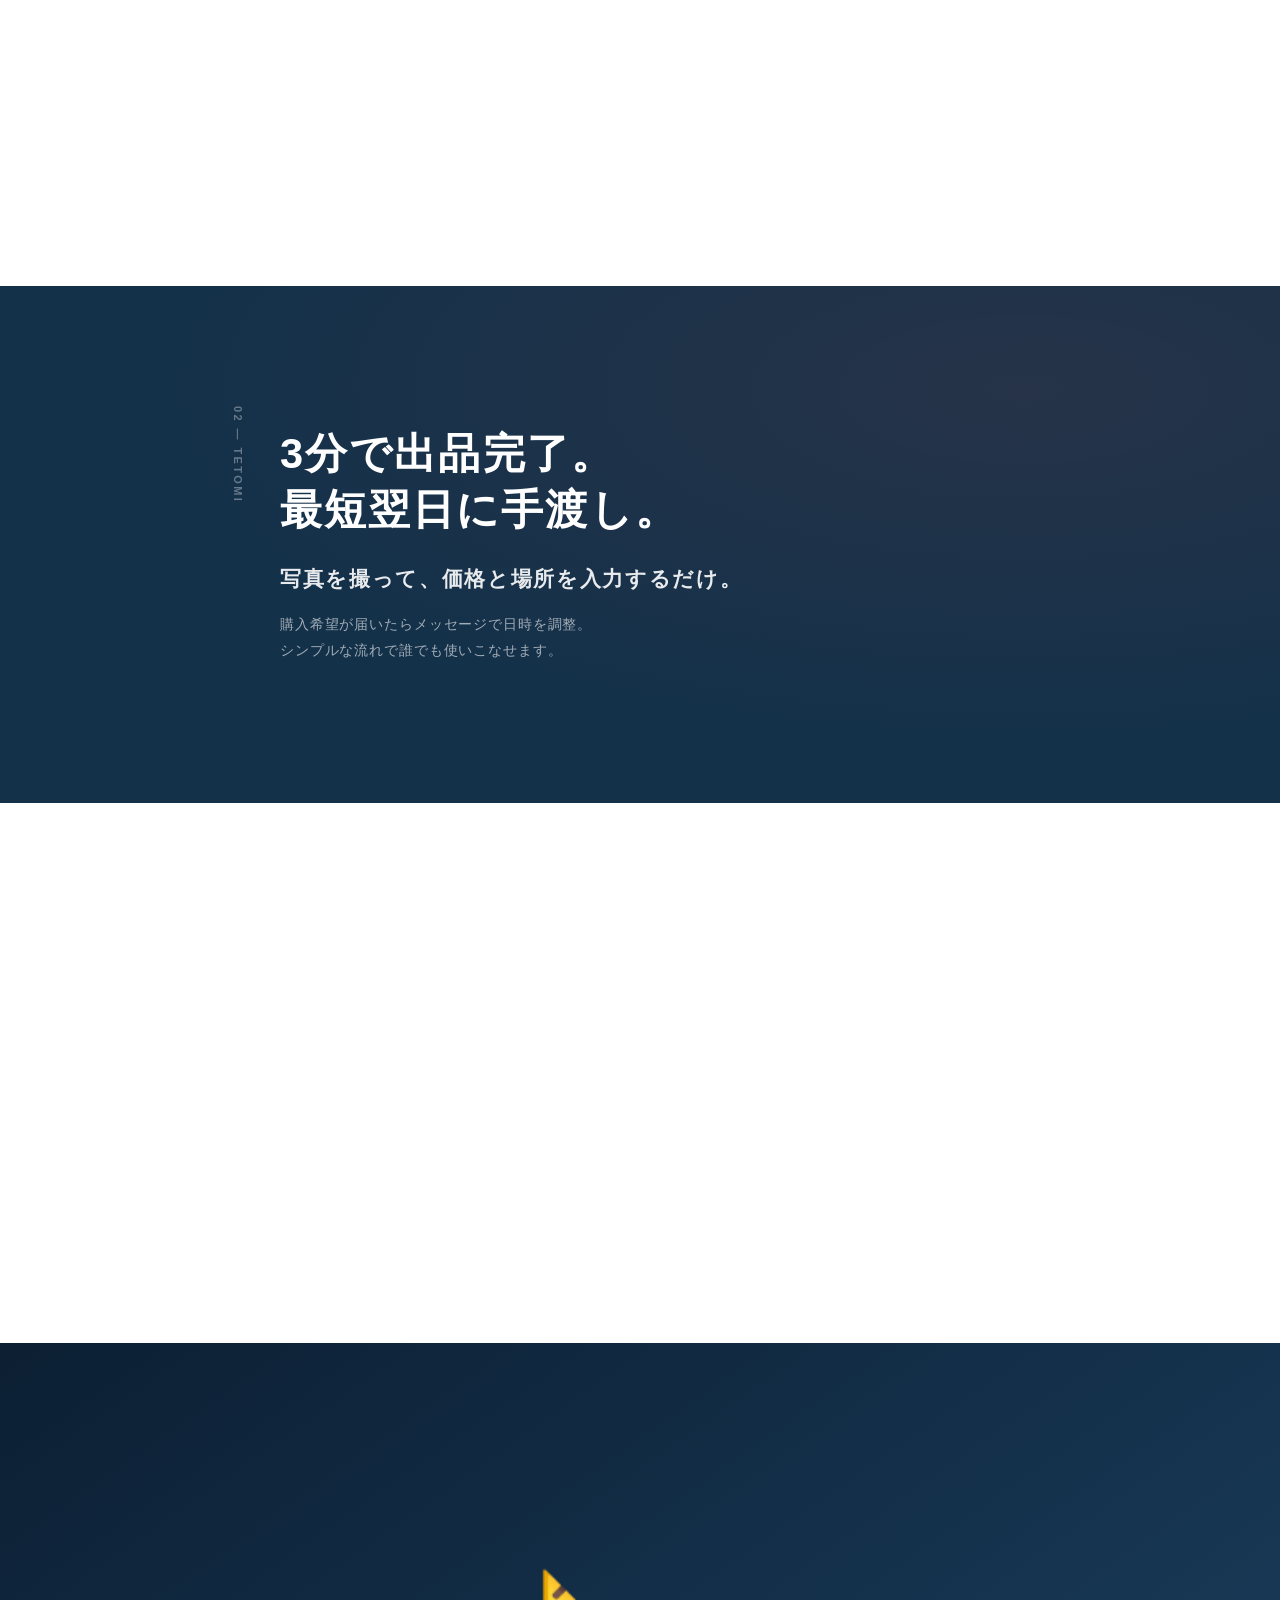
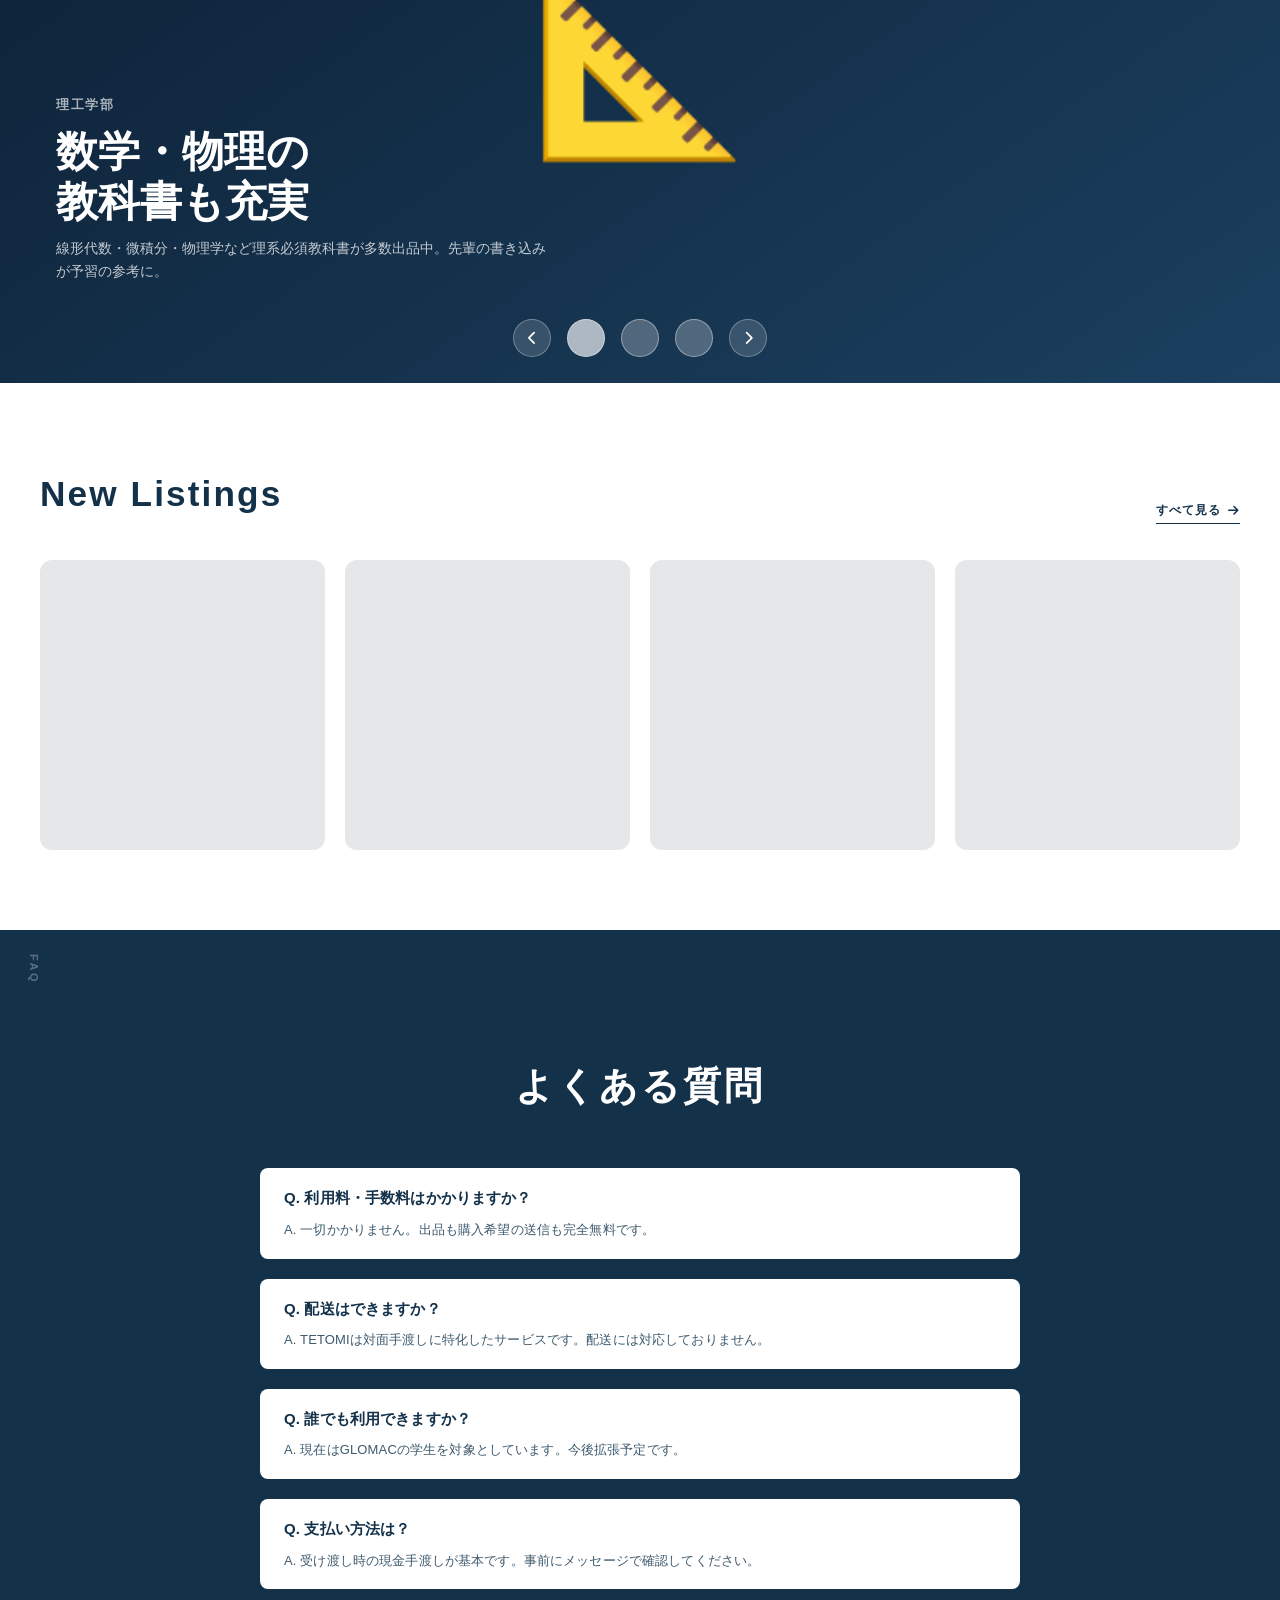
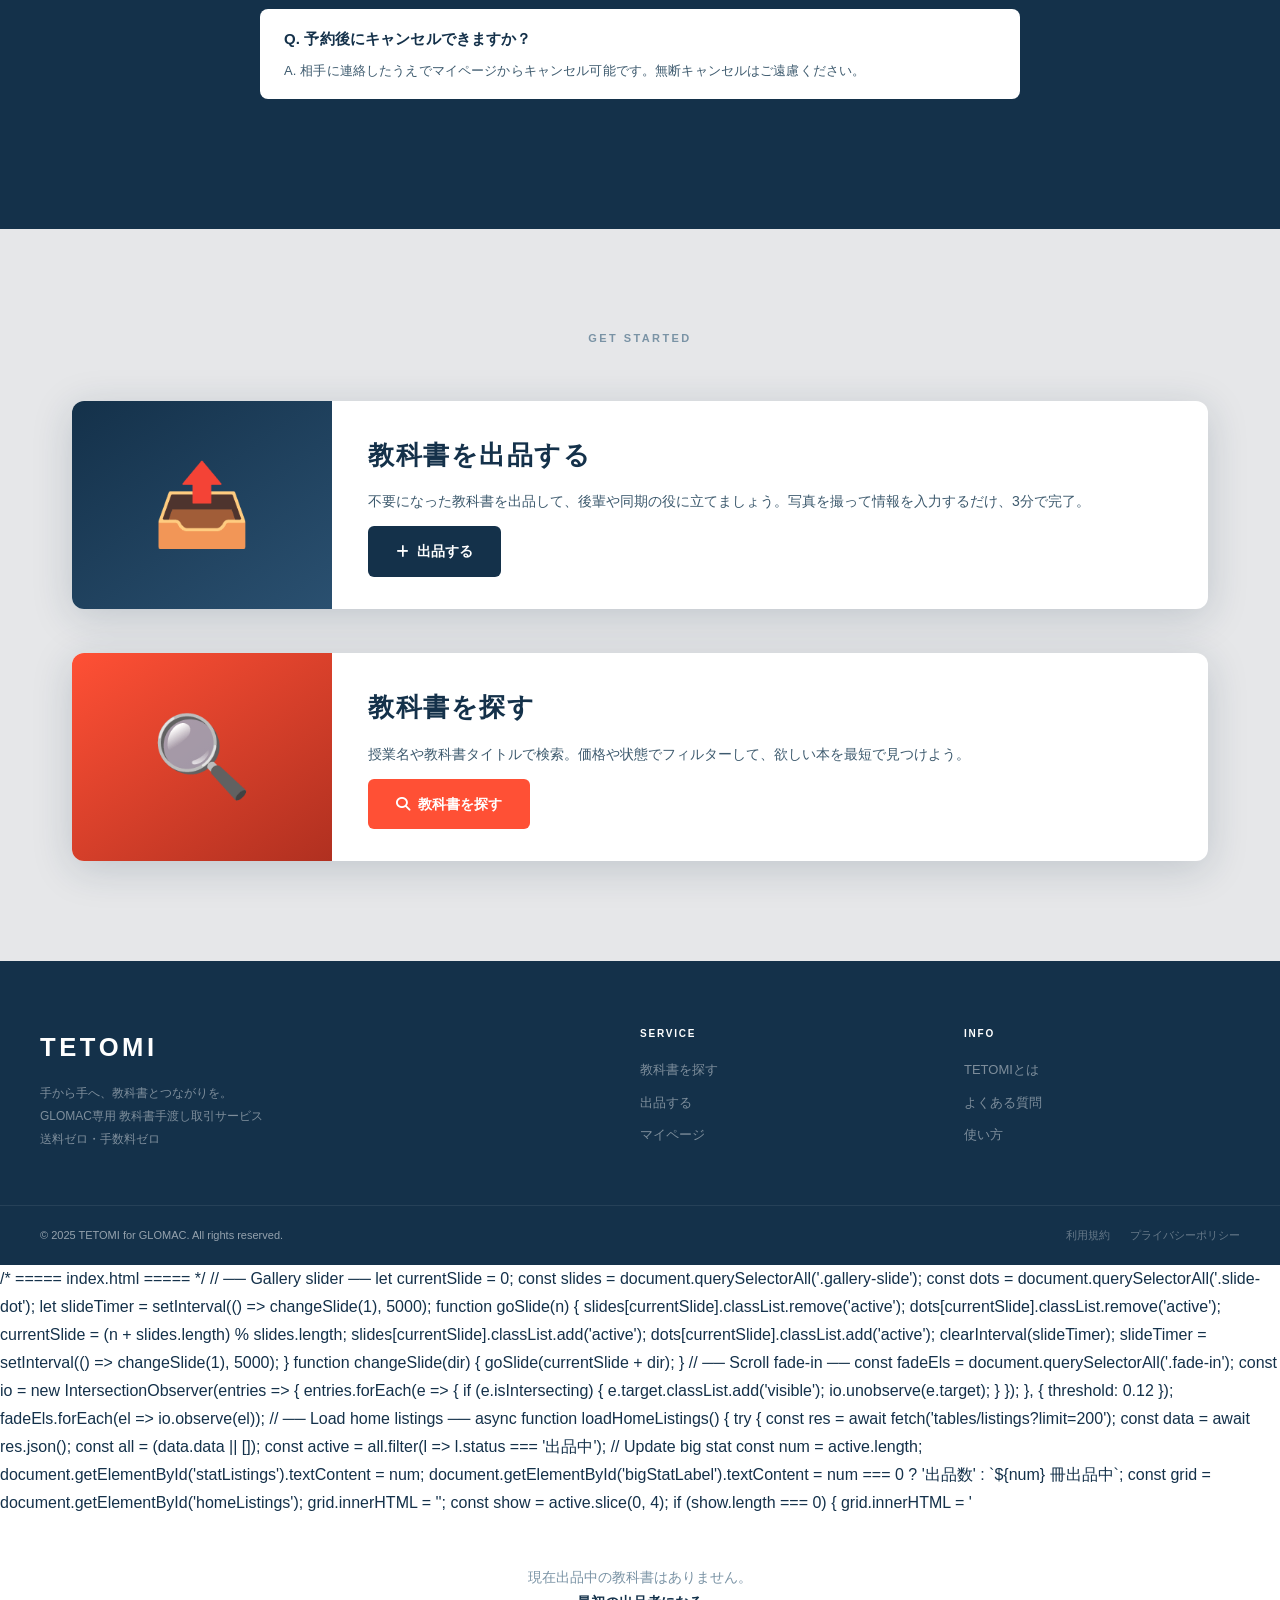
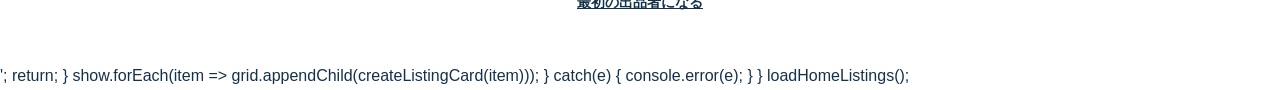
==== commit b28fdb56: "Update index.html" ====
--- a/index.html
+++ b/index.html
@@ -409,7 +409,7 @@
 <nav class="navbar" id="navbar">
   <div class="nav-container">
     <a href="index.html" class="nav-logo" aria-label="TETOMI Home">
-      <img src="images/tetomi-logo.webp" alt="TETOMI" onerror="this.style.display='none';this.nextElementSibling.style.display='flex'" />
+      <img src="tetomi-logo.webp" alt="TETOMI" onerror="this.style.display='none';this.nextElementSibling.style.display='flex'" />
       <div class="nav-logo-text" style="display:none;">
         <span class="logo-main">TETOMI</span>
         <span class="logo-sub">手から手へ、教科書とつながりを</span>
